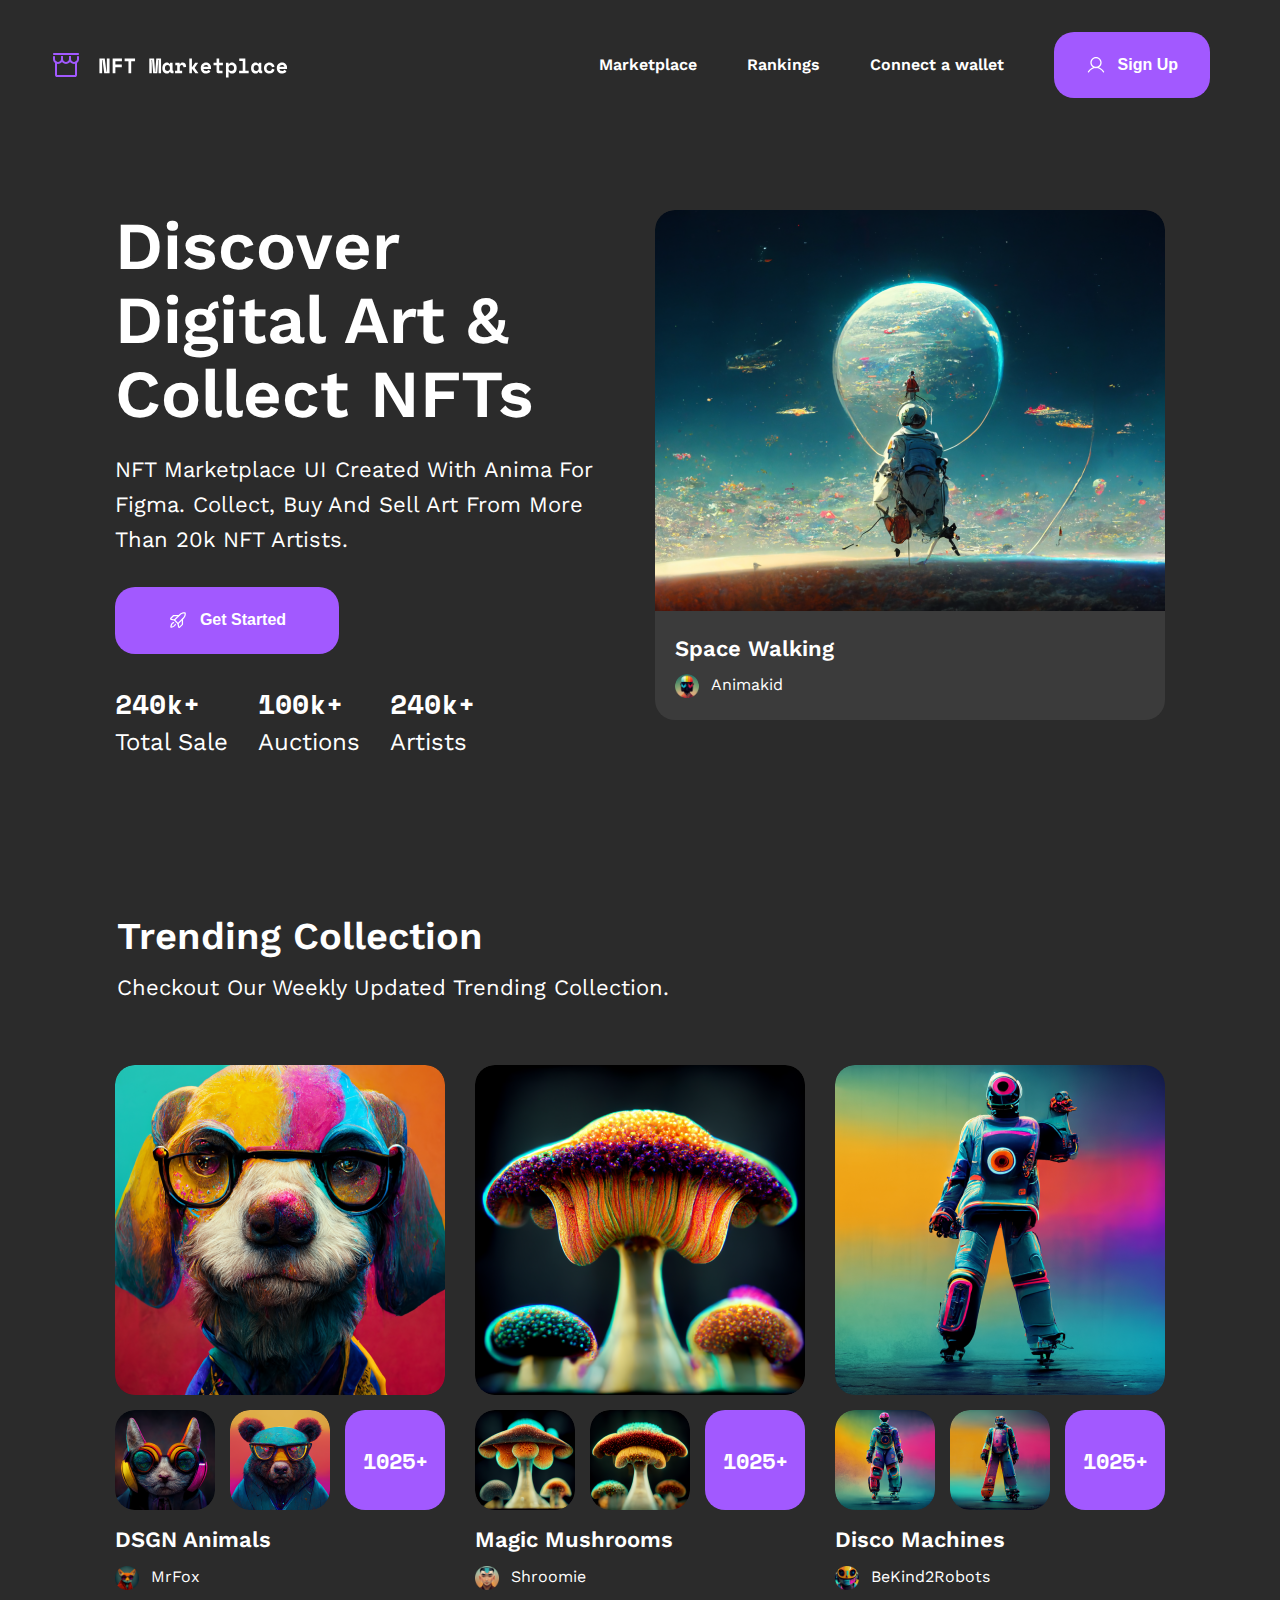
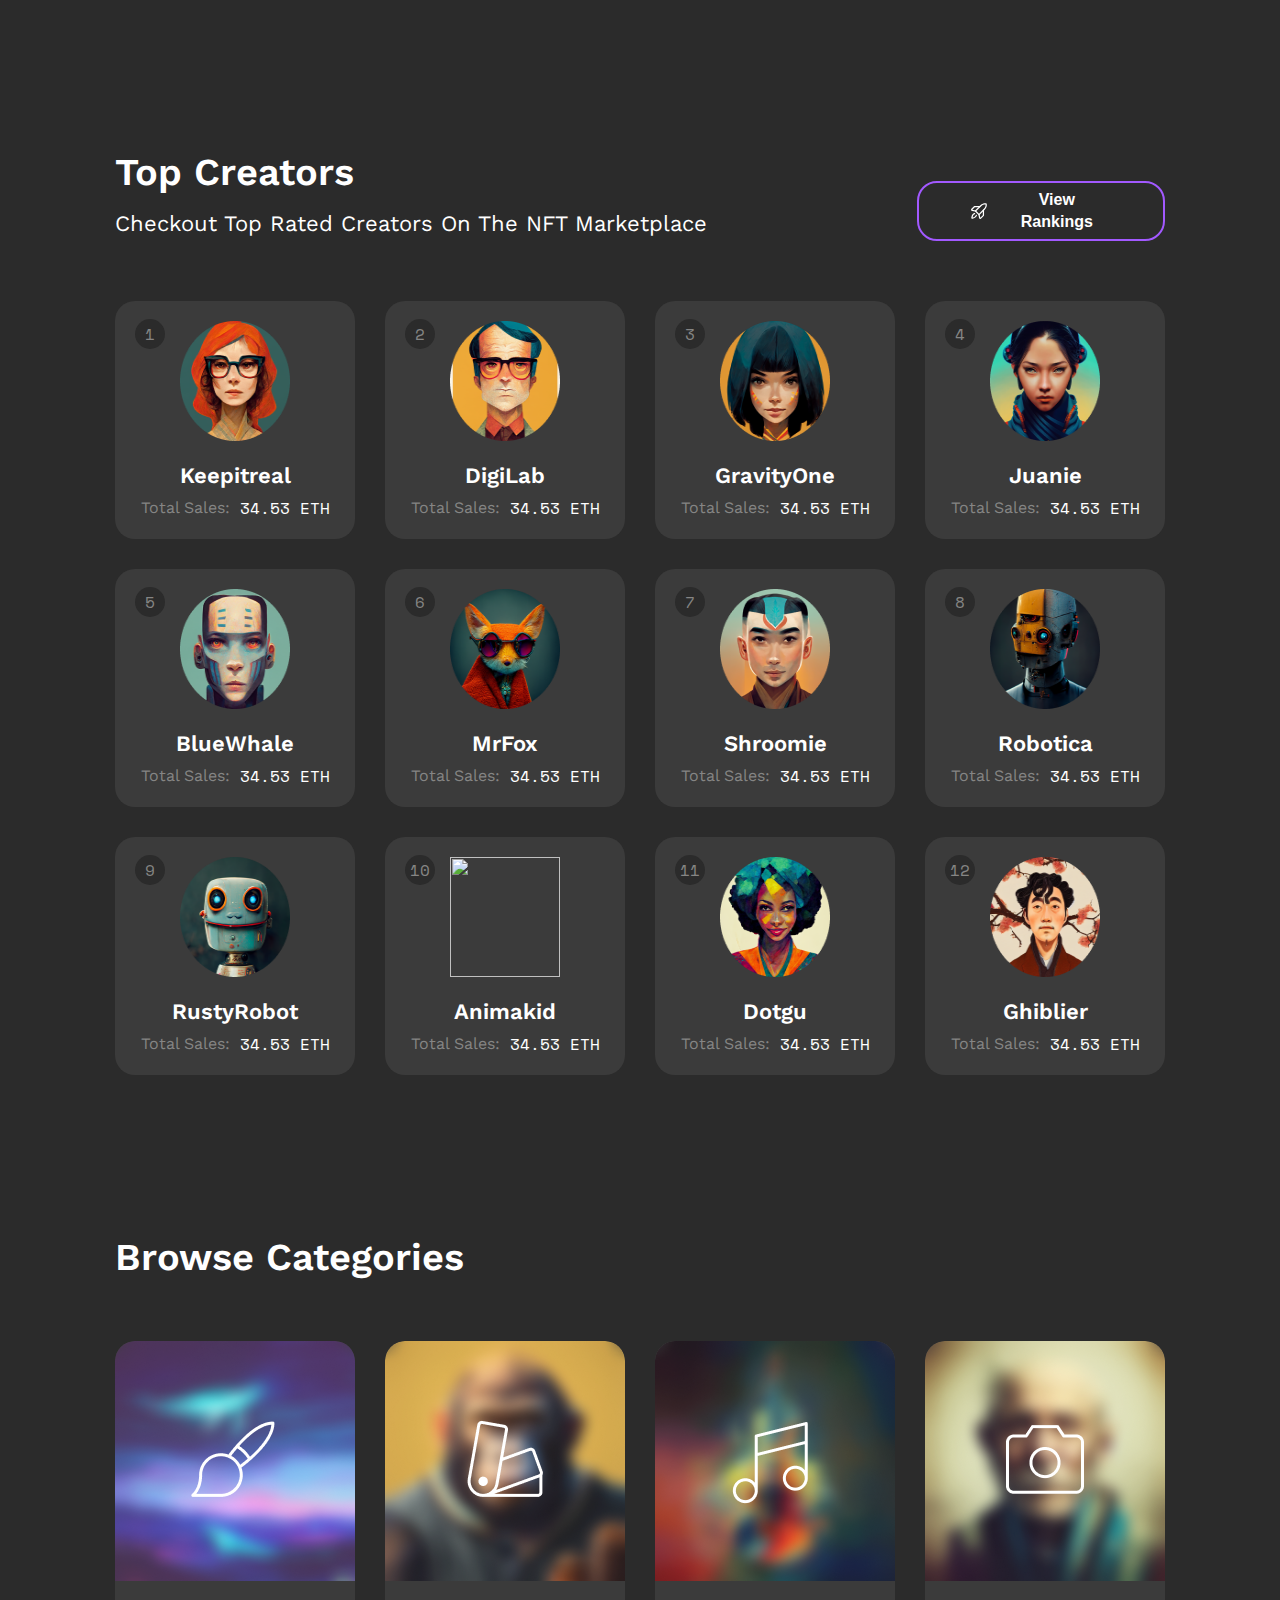
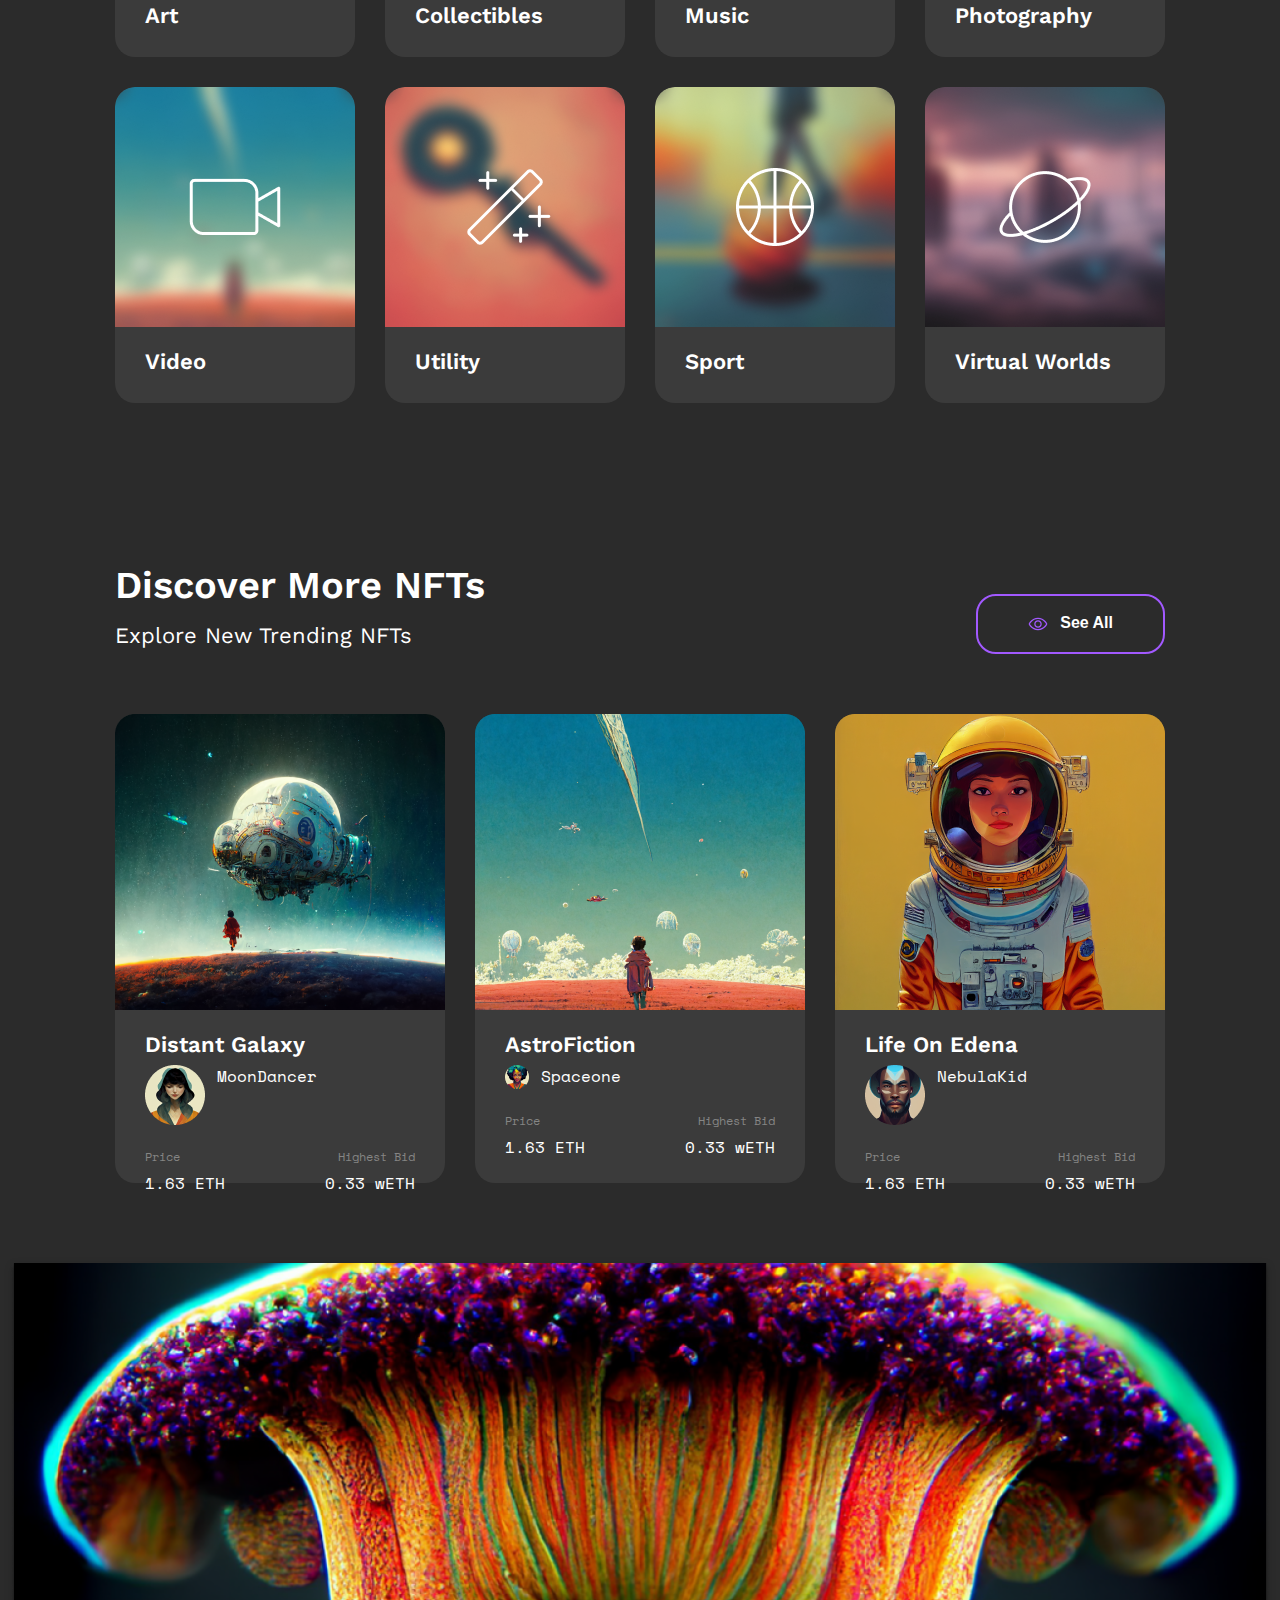
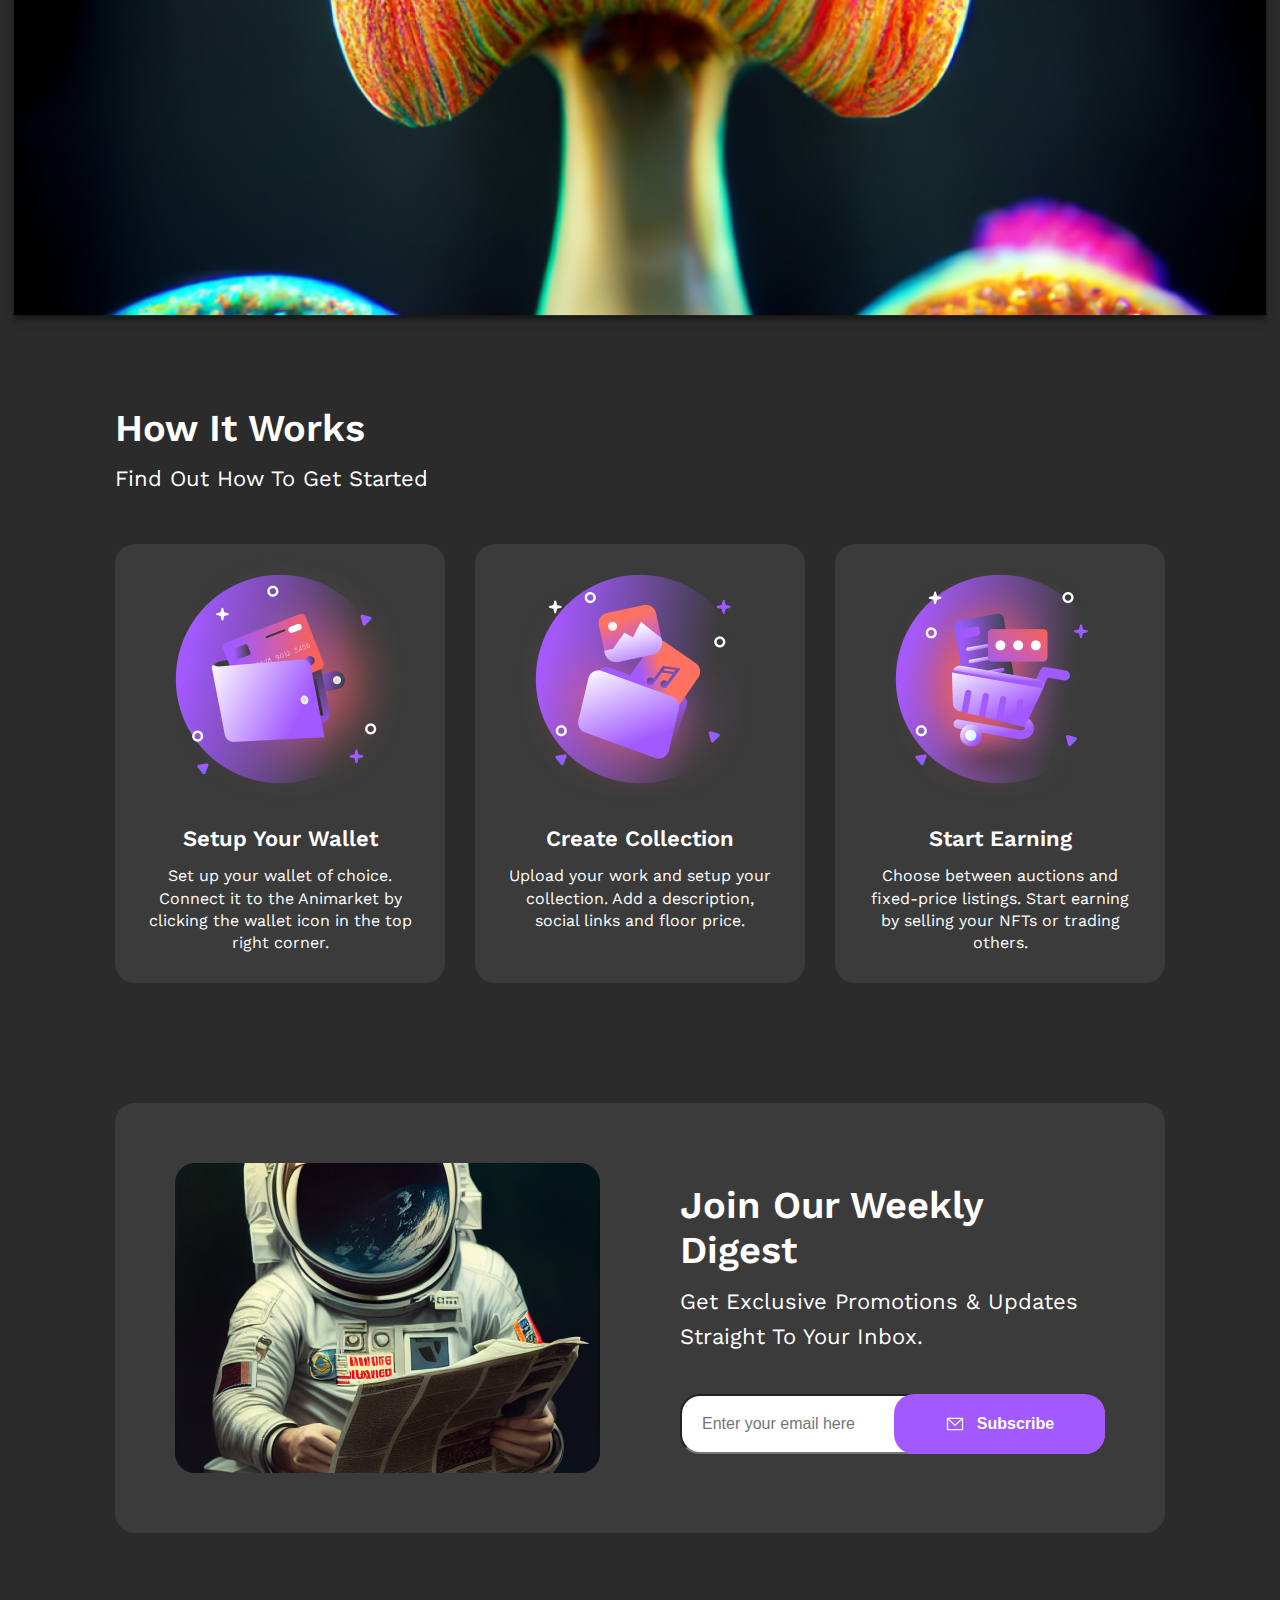
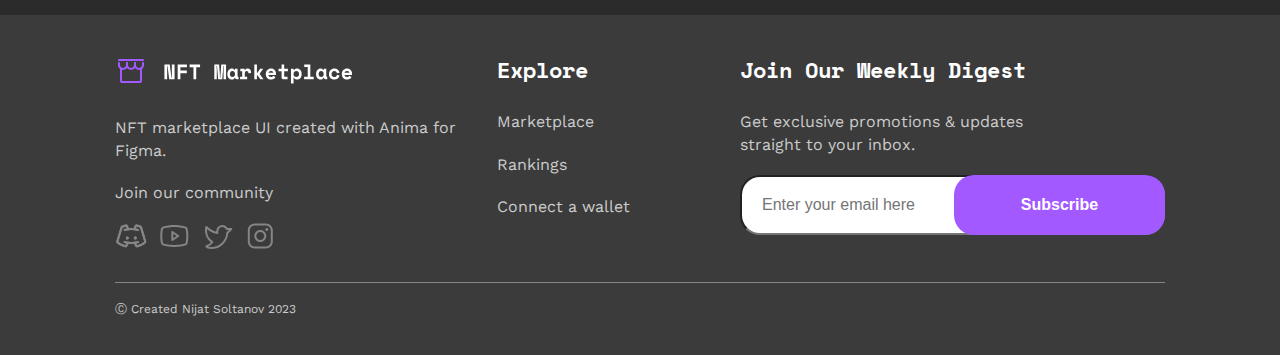
==== HTML/homepage.html @ d31c573a "add:ranking page" ====
<!DOCTYPE html>
<html lang="en">
  <head>
    <meta charset="UTF-8" />
    <meta http-equiv="X-UA-Compatible" content="IE=edge" />
    <meta name="viewport" content="width=device-width, initial-scale=1.0" />
    <link rel="preconnect" href="https://fonts.googleapis.com" />
    <link rel="preconnect" href="https://fonts.gstatic.com" crossorigin />
    <link
      href="https://fonts.googleapis.com/css2?family=Space+Mono:wght@400;700&family=Work+Sans:wght@400;500;600;700;800;900&display=swap"
      rel="stylesheet"
    />
    <link rel="stylesheet" href="../Scss/main.css" />
    <title>Homepage</title>
  </head>
  <body>
    <nav>
      <div class="nav_logo">
        <img src="../Images/svg/mainLogo.svg" alt="Main Logo" />
        <img src="../Images/svg/NFTmarketplace.svg" alt="NFT text" />
      </div>
      <div class="nav_menu">
        <a href="#">Marketplace</a>
        <a href="./ranking.html">Rankings</a>
        <a href="#">Connect a wallet</a>
        <a href="./signup.html">
          <button id="signUp">
            <img src="../Images/svg/user.svg" alt="" />
            Sign Up
          </button>
        </a>
        <img src="../Images/svg/burgerMenu.svg" id="burgerIcon" alt="" />
      </div>
    </nav>
    <section id="hero">
      <div class="container hero_container">
        <div class="left_side">
          <h1>Discover digital art & Collect NFTs</h1>
          <p>
            NFT marketplace UI created with Anima for Figma. Collect, buy and
            sell art from more than 20k NFT artists.
          </p>
          <div class="mobile_hero">
            <img src="../Images/heroImage.png" alt="Hero Image" />
            <div class="info">
              <p>Space Walking</p>
              <div>
                <img src="../Images/Avatars/animakid.png" alt="Animakid" />
                <p>Animakid</p>
              </div>
            </div>
          </div>
          <button>
            <img src="../Images/svg/rocket.svg" alt="Rocket" />Get Started
          </button>
          <div class="container additional_info">
            <div><span>240k+</span> <span>Total Sale</span></div>
            <div><span>100k+</span> <span>Auctions</span></div>
            <div><span>240k+</span> <span>Artists</span></div>
          </div>
        </div>
        <div class="right_side">
          <img src="../Images/heroImage.png" alt="Hero Image" />
          <div class="info">
            <p>Space Walking</p>
            <div>
              <img src="../Images/Avatars/animakid.png" alt="Animakid" />
              <p>Animakid</p>
            </div>
          </div>
        </div>
      </div>
    </section>
    <section id="trending">
      <div class="trending_headline">
        <p>Trending Collection</p>
        <p>Checkout our weekly updated trending collection.</p>
      </div>
      <div class="container cards">
        <div class="card">
          <div class="img">
            <div>1025+</div>
          </div>
          <div class="info">
            <p></p>
            <div>
              <img src="" alt="" />
              <p></p>
            </div>
          </div>
        </div>
        <div class="card">
          <div class="img">
            <div>1025+</div>
          </div>
          <div class="info">
            <p></p>
            <div>
              <img src="" alt="" />
              <p></p>
            </div>
          </div>
        </div>
        <div class="card">
          <div class="img">
            <div>1025+</div>
          </div>
          <div class="info">
            <p></p>
            <div>
              <img src="" alt="" />
              <p></p>
            </div>
          </div>
        </div>
      </div>
    </section>
    <section id="top_creator">
      <div class="container header">
        <div class="left">
          <h3>Top creators</h3>
          <p>Checkout Top Rated Creators on the NFT Marketplace</p>
        </div>
        <button>
          <img src="../Images/svg/rocket.svg" alt="" />
          <p>View Rankings</p>
        </button>
      </div>
      <div class="container avatars"></div>
      <button>
        <img src="../Images/svg/rocket.svg" alt="" />
        <p>View Rankings</p>
      </button>
    </section>
    <section id="browse">
      <div class="container header">
        <h3>Browse Categories</h3>
      </div>
      <div class="container categories"></div>
    </section>
    <section id="discoverMore">
      <div class="container header">
        <div class="text">
          <h3>Discover More NFTs</h3>
          <p>Explore new trending NFTs</p>
        </div>
        <button><img src="../Images/svg/eye.svg" alt="Eye" />See All</button>
      </div>
      <div class="container discoverCards"></div>
      <button><img src="../Images/svg/eye.svg" alt="Eye" />See All</button>
    </section>
    <section id="highLight">
      <div id="highLightD">
        <img src="../Images/NFTHighlight.png" alt="NFTHighlight" />
      </div>
      <div id="highLightM">
        <!-- <img src="../Images/NFTHighlightMobil.jpg" alt="NFTHighlight" /> -->
        <div class="text">
          <div class="left">
            <div>
              <img src="../Images/Avatars/Shroomie.png" alt="Shroomie" />
              <p>Shroomie</p>
            </div>
            <h3>Magic Mashrooms</h3>
            <div class="clock">
              <div class="head">
                <p>Auction ends in:</p>
              </div>
              <div class="bottom">
                <div>
                  <h3>59</h3>
                  <p>Hours</p>
                </div>
                <h4>:</h4>
                <div>
                  <h3>59</h3>
                  <p>Minutes</p>
                </div>
                <h4>:</h4>
                <div>
                  <h3>59</h3>
                  <p>Seconds</p>
                </div>
              </div>
            </div>
            <button><img src="../Images/svg/eye.svg" alt="" />See NFT</button>
          </div>
          <div class="right">
            <div class="head">
              <p>Auction ends in:</p>
            </div>
            <div class="bottom">
              <div>
                <h3>59</h3>
                <p>Hours</p>
              </div>
              <h4>:</h4>
              <div>
                <h3>59</h3>
                <p>Minutes</p>
              </div>
              <h4>:</h4>
              <div>
                <h3>59</h3>
                <p>Seconds</p>
              </div>
            </div>
          </div>
        </div>
      </div>
    </section>
    <section id="howItWorks">
      <div class="container header">
        <h3>How it works</h3>
        <p>Find out how to get started</p>
      </div>
      <div class="container infoCards"></div>
    </section>
    <section id="subscribe">
      <div class="container subscribe_container">
        <img src="../Images/Pilot.png" alt="Pilot" />
        <div class="emailInput">
          <h3>Join our weekly digest</h3>
          <p>Get exclusive promotions & updates straight to your inbox.</p>
          <div class="subscribeForm">
            <input type="text" placeholder="Enter your email here" />
            <button>
              <img src="../Images/svg/mail.svg" alt="Mail" /> Subscribe
            </button>
          </div>
        </div>
      </div>
    </section>
    <footer>
      <div class="container footer_top">
        <div>
          <div class="footer_logo">
            <img src="../Images/svg/mainLogo.svg" alt="Main Logo" />
            <img src="../Images/svg/NFTmarketplace.svg" alt="NFT text" />
          </div>
          <p>NFT marketplace UI created with Anima for Figma.</p>
          <p>Join our community</p>
          <div class="contact">
            <img src="../Images/svg/discord.svg" alt="" />
            <img src="../Images/svg/youtube.svg" alt="" />
            <img src="../Images/svg/twitter.svg" alt="" />
            <img src="../Images/svg/instagram.svg" alt="" />
          </div>
        </div>
        <div>
          <h5>Explore</h5>
          <div>
            <a href="#"><p>Marketplace</p></a>
            <a href="./ranking.html"><p>Rankings</p></a>
            <a href="#"><p>Connect a wallet</p></a>
          </div>
        </div>
        <div>
          <h5>Join our weekly digest</h5>
          <p>Get exclusive promotions & updates straight to your inbox.</p>
          <div class="subscribeForm">
            <input type="text" placeholder="Enter your email here" />
            <button>Subscribe</button>
          </div>
        </div>
      </div>
      <div class="container footer_bottom">
        <p>Ⓒ Created Nijat Soltanov 2023</p>
      </div>
    </footer>
    <script src="../JavaScript/homepage.js"></script>
  </body>
</html>
---- Scss/main.css ----
html,
body,
div,
span,
applet,
object,
iframe,
h1,
h2,
h3,
h4,
h5,
h6,
p,
blockquote,
pre,
a,
abbr,
acronym,
address,
big,
cite,
code,
del,
dfn,
em,
img,
ins,
kbd,
q,
s,
samp,
small,
strike,
strong,
sub,
sup,
tt,
var,
b,
u,
i,
center,
dl,
dt,
dd,
ol,
ul,
li,
fieldset,
form,
label,
legend,
table,
caption,
tbody,
tfoot,
thead,
tr,
th,
td,
article,
aside,
canvas,
details,
embed,
figure,
figcaption,
footer,
header,
hgroup,
menu,
nav,
output,
ruby,
section,
summary,
time,
mark,
audio,
video {
  margin: 0;
  padding: 0;
  border: 0;
  font-size: 100%;
  font: inherit;
  vertical-align: baseline;
  box-sizing: border-box;
}

/* HTML5 display-role reset for older browsers */
article,
aside,
details,
figcaption,
figure,
footer,
header,
hgroup,
menu,
nav,
section {
  display: block;
}

body {
  line-height: 1;
}

ol,
ul {
  list-style: none;
}

blockquote,
q {
  quotes: none;
}

blockquote:before,
blockquote:after,
q:before,
q:after {
  content: "";
  content: none;
}

table {
  border-collapse: collapse;
  border-spacing: 0;
}

html {
  font-family: "Work Sans", sans-serif;
}

h3 {
  font-weight: 600;
  font-size: 38px;
  line-height: 120%;
  text-transform: capitalize;
  color: #ffffff;
}

h5 {
  font-weight: 600;
  font-size: 22px;
  line-height: 140%;
  text-transform: capitalize;
  color: #ffffff;
}

h1 {
  font-weight: 600;
  font-size: 67px;
  line-height: 110%;
  display: flex;
  align-items: center;
  text-transform: capitalize;
}

h4 {
  font-weight: 700;
  font-size: 28px;
  line-height: 140%;
  text-transform: capitalize;
}

h2 {
  font-weight: 600;
  font-size: 51px;
  line-height: 110%;
  display: flex;
  align-items: center;
  text-transform: capitalize;
  color: #ffffff;
}

nav {
  display: flex;
  flex-direction: row;
  justify-content: space-between;
  align-items: center;
  padding: 20px 50px;
  background: #2b2b2b;
}
nav .nav_logo {
  width: 243.41px;
  height: 32px;
  display: flex;
  flex-direction: row;
  align-items: center;
  padding: 0px;
  gap: 10px;
  height: 32px;
  position: relative;
}
nav .nav_logo img:first-child {
  position: absolute;
  width: 32px;
  height: 32px;
  left: 0px;
  top: 0px;
}
nav .nav_logo img:last-child {
  position: absolute;
  width: 199.41px;
  height: 19.8px;
  left: 44px;
  top: 8.6px;
}
nav .nav_menu {
  display: flex;
  flex-direction: row;
  justify-content: flex-end;
  align-items: center;
  padding: 0px;
  gap: 10px;
}
nav .nav_menu a {
  font-weight: 600;
  font-size: 16px;
  line-height: 140%;
  text-align: center;
  padding: 12px 20px;
  text-decoration: none;
  color: #ffffff;
  transition: 0.3s;
}
nav .nav_menu a:hover {
  transform: scale(0.9);
}
nav .nav_menu button {
  display: flex;
  justify-content: center;
  align-items: center;
  padding: 20px 30px;
  gap: 12px;
  background-color: #a259ff;
  border-radius: 20px;
  font-weight: 600;
  font-size: 16px;
  line-height: 140%;
  text-align: center;
  color: #ffffff;
  transition: 0.3s;
  border: 2px solid transparent;
}
nav .nav_menu button:hover {
  transform: scale(0.9);
}
@media screen and (max-width: 690px) {
  nav .nav_menu button {
    width: 315px;
  }
}
nav .nav_menu #burgerIcon {
  display: none;
  cursor: pointer;
}

@media screen and (max-width: 1050px) {
  nav {
    padding: 15px 50px;
  }
  nav .nav_menu a,
  nav .nav_menu button {
    display: none;
  }
  nav .nav_menu #burgerIcon {
    display: block;
  }
}
@media screen and (max-width: 690px) {
  nav {
    padding: 15px 30px;
  }
}
footer {
  display: flex;
  flex-direction: column;
  align-items: center;
  padding: 40px 195px;
  gap: 30px;
  background: #3b3b3b;
}
@media screen and (max-width: 1050px) {
  footer {
    gap: 49px;
  }
}
@media screen and (max-width: 690px) {
  footer {
    gap: 30px;
    padding: 40px 195px;
  }
}
footer a {
  text-decoration: none;
}
footer p {
  font-weight: 400;
  font-size: 16px;
  line-height: 140%;
  text-align: center;
  color: #ffffff;
  color: #cccccc;
  text-align: start;
}
footer h5 {
  font-family: "Space Mono";
}
footer .footer_top {
  display: flex;
  justify-content: space-between;
  align-items: flex-start;
  gap: 31px;
}
@media screen and (max-width: 1050px) {
  footer .footer_top {
    flex-direction: column;
    gap: 30px;
  }
}
@media screen and (max-width: 690px) {
  footer .footer_top {
    width: 315px;
    height: 633px;
  }
}
footer .footer_top > div:first-child .footer_logo {
  width: 243.41px;
  height: 32px;
  display: flex;
  margin-bottom: 30px;
  flex-direction: row;
  align-items: center;
  padding: 0px;
  gap: 10px;
  height: 32px;
  position: relative;
}
@media screen and (max-width: 690px) {
  footer .footer_top > div:first-child .footer_logo {
    width: 315px;
  }
}
footer .footer_top > div:first-child .footer_logo img:first-child {
  position: absolute;
  width: 32px;
  height: 32px;
  left: 0px;
  top: 0px;
}
footer .footer_top > div:first-child .footer_logo img:last-child {
  position: absolute;
  width: 199.41px;
  height: 19.8px;
  left: 44px;
  top: 8.6px;
}
footer .footer_top > div:first-child p:nth-child(3) {
  margin: 20px 0 15px;
}
footer .footer_top > div:first-child .contact {
  display: flex;
  gap: 10px;
}
footer .footer_top > div:nth-child(2) {
  display: flex;
  flex-direction: column;
  gap: 25px;
  width: 240px;
  height: 166px;
}
@media screen and (max-width: 1050px) {
  footer .footer_top > div:nth-child(2) {
    gap: 20px;
  }
}
@media screen and (max-width: 690px) {
  footer .footer_top > div:nth-child(2) {
    width: 315px;
  }
}
footer .footer_top > div:nth-child(2) div {
  display: flex;
  flex-direction: column;
  gap: 20px;
}
footer .footer_top > div:last-child p {
  margin: 25px 0 20px;
  width: 330px;
  height: 44px;
}
@media screen and (max-width: 1050px) {
  footer .footer_top > div:last-child p {
    width: 690px;
    margin: 20px 0;
  }
}
@media screen and (max-width: 690px) {
  footer .footer_top > div:last-child p {
    width: 315px;
  }
}
footer .footer_top > div:last-child .subscribeForm {
  width: 425px;
  height: 60px;
  position: relative;
}
@media screen and (max-width: 690px) {
  footer .footer_top > div:last-child .subscribeForm {
    width: 315px;
    height: 108px;
    position: initial;
  }
}
footer .footer_top > div:last-child .subscribeForm input {
  box-sizing: border-box;
  width: 425px;
  height: 60px;
  display: flex;
  align-items: center;
  padding: 16px 0px 16px 20px;
  gap: 12px;
  background: #ffffff;
  border-radius: 20px;
  font-weight: 400;
  font-size: 16px;
  line-height: 140%;
  color: #2b2b2b;
}
@media screen and (max-width: 690px) {
  footer .footer_top > div:last-child .subscribeForm input {
    margin-bottom: 16px;
    width: 100%;
    padding: 16px 20px;
    height: 46px;
  }
}
footer .footer_top > div:last-child .subscribeForm button {
  display: flex;
  justify-content: center;
  align-items: center;
  padding: 20px 30px;
  gap: 12px;
  background-color: #a259ff;
  border-radius: 20px;
  font-weight: 600;
  font-size: 16px;
  line-height: 140%;
  text-align: center;
  color: #ffffff;
  transition: 0.3s;
  border: 2px solid transparent;
  position: absolute;
  right: 0;
  top: 0;
  width: 211px;
  height: 60px;
}
footer .footer_top > div:last-child .subscribeForm button:hover {
  transform: scale(0.9);
}
@media screen and (max-width: 690px) {
  footer .footer_top > div:last-child .subscribeForm button {
    width: 315px;
  }
}
@media screen and (max-width: 1050px) {
  footer .footer_top > div:last-child .subscribeForm button {
    width: 179px;
  }
}
@media screen and (max-width: 690px) {
  footer .footer_top > div:last-child .subscribeForm button {
    position: initial;
    height: 46px;
    width: 100%;
  }
}
footer .footer_bottom {
  display: flex;
  flex-direction: column;
  align-items: flex-start;
  padding: 0px;
  gap: 20px;
  width: 1049.41px;
  height: 33px;
  padding-top: 20px;
  border-top: 1px solid #858584;
}
@media screen and (max-width: 1050px) {
  footer .footer_bottom {
    width: 690px;
  }
}
@media screen and (max-width: 690px) {
  footer .footer_bottom {
    width: 315px;
  }
}
footer .footer_bottom p {
  font-family: "Work Sans";
  font-weight: 400;
  font-size: 12px;
  line-height: 110%;
  color: #cccccc;
}

body {
  background-color: #2b2b2b;
}
body .container {
  width: 1050px;
  transition: 0.3s;
}
@media screen and (max-width: 1050px) {
  body .container {
    width: 690px;
  }
}
@media screen and (max-width: 690px) {
  body .container {
    width: 315px;
  }
}
body button {
  box-sizing: border-box;
}
body #hero {
  display: flex;
  justify-content: center;
  align-items: center;
  padding: 80px 195px;
  gap: 30px;
}
@media screen and (max-width: 1050px) {
  body #hero {
    padding: 80px 195px;
  }
}
@media screen and (max-width: 690px) {
  body #hero {
    padding: 40px 0px;
  }
}
body #hero .hero_container {
  display: flex;
  gap: 30px;
}
body #hero .hero_container .left_side {
  display: flex;
  flex-direction: column;
  width: 510px;
  height: 544px;
  color: #ffffff;
}
@media screen and (max-width: 1050px) {
  body #hero .hero_container .left_side {
    width: 330px;
    height: 381px;
  }
}
@media screen and (max-width: 690px) {
  body #hero .hero_container .left_side {
    width: 315px;
    height: 706px;
  }
}
body #hero .hero_container .left_side h1 {
  margin-bottom: 20px;
}
@media screen and (max-width: 1050px) {
  body #hero .hero_container .left_side h1 {
    font-weight: 600;
    font-size: 38px;
    line-height: 120%;
  }
}
@media screen and (max-width: 690px) {
  body #hero .hero_container .left_side h1 {
    font-size: 28px;
    line-height: 140%;
    margin-bottom: 10px;
  }
}
body #hero .hero_container .left_side p {
  font-style: normal;
  font-weight: 400;
  font-size: 22px;
  line-height: 160%;
  text-transform: capitalize;
}
@media screen and (max-width: 1050px) {
  body #hero .hero_container .left_side p {
    font-weight: 400;
    font-size: 16px;
    line-height: 140%;
  }
}
body #hero .hero_container .left_side .mobile_hero {
  display: none;
  flex-direction: column;
  align-items: center;
  width: 510px;
  height: 510px;
}
@media screen and (max-width: 1050px) {
  body #hero .hero_container .left_side .mobile_hero {
    width: 330px;
    height: 330px;
  }
}
@media screen and (max-width: 690px) {
  body #hero .hero_container .left_side .mobile_hero {
    display: flex;
    margin: 40px 0;
    width: 315px;
    height: 315px;
  }
}
body #hero .hero_container .left_side .mobile_hero img {
  border-radius: 20px 20px 0px 0px;
}
@media screen and (max-width: 1050px) {
  body #hero .hero_container .left_side .mobile_hero img {
    width: 330px;
    height: 221px;
  }
}
@media screen and (max-width: 690px) {
  body #hero .hero_container .left_side .mobile_hero img {
    width: 315px;
    height: 206px;
  }
}
body #hero .hero_container .left_side .mobile_hero .info {
  display: flex;
  flex-direction: column;
  justify-content: center;
  padding: 20px;
  gap: 10px;
  border-radius: 0px 0px 20px 20px;
  background: #3b3b3b;
  width: 510px;
  height: 109px;
  color: #ffffff;
}
@media screen and (max-width: 1050px) {
  body #hero .hero_container .left_side .mobile_hero .info {
    width: 330px;
  }
}
@media screen and (max-width: 690px) {
  body #hero .hero_container .left_side .mobile_hero .info {
    width: 315px;
    height: 109px;
  }
}
body #hero .hero_container .left_side .mobile_hero .info > p {
  font-weight: 600;
  font-size: 22px;
  line-height: 140%;
  text-transform: capitalize;
}
body #hero .hero_container .left_side .mobile_hero .info div {
  display: flex;
  flex-direction: row;
  align-items: flex-start;
  gap: 12px;
}
body #hero .hero_container .left_side .mobile_hero .info div img {
  width: 24px;
  height: 24px;
}
body #hero .hero_container .left_side .mobile_hero .info div p {
  font-weight: 400;
  font-size: 16px;
  line-height: 140%;
}
body #hero .hero_container .left_side button {
  display: flex;
  justify-content: center;
  align-items: center;
  padding: 20px 30px;
  gap: 12px;
  background-color: #a259ff;
  border-radius: 20px;
  font-weight: 600;
  font-size: 16px;
  line-height: 140%;
  text-align: center;
  color: #ffffff;
  transition: 0.3s;
  border: 2px solid transparent;
  width: 224px;
  margin: 30px 0;
}
body #hero .hero_container .left_side button:hover {
  transform: scale(0.9);
}
@media screen and (max-width: 690px) {
  body #hero .hero_container .left_side button {
    width: 315px;
  }
}
body #hero .hero_container .left_side .additional_info {
  display: flex;
  gap: 30px;
  border-radius: 20px;
}
body #hero .hero_container .left_side .additional_info div {
  display: flex;
  flex-direction: column;
}
@media screen and (max-width: 690px) {
  body #hero .hero_container .left_side .additional_info div {
    width: 85px;
    height: 57px;
  }
}
body #hero .hero_container .left_side .additional_info div span {
  text-transform: capitalize;
}
body #hero .hero_container .left_side .additional_info div span:first-child {
  font-family: "Space Mono";
  font-weight: 700;
  font-size: 28px;
  line-height: 140%;
  display: flex;
  align-items: center;
}
@media screen and (max-width: 1050px) {
  body #hero .hero_container .left_side .additional_info div span:first-child {
    font-size: 22px;
    line-height: 160%;
  }
}
body #hero .hero_container .left_side .additional_info div span:last-child {
  font-family: "Work Sans";
  font-weight: 400;
  font-size: 23.99px;
  line-height: 160%;
}
@media screen and (max-width: 1050px) {
  body #hero .hero_container .left_side .additional_info div span:last-child {
    font-size: 16px;
    line-height: 140%;
  }
}
body #hero .hero_container .right_side {
  display: flex;
  flex-direction: column;
  align-items: center;
  width: 510px;
  height: 510px;
}
@media screen and (max-width: 1050px) {
  body #hero .hero_container .right_side {
    width: 330px;
    height: 330px;
  }
}
@media screen and (max-width: 690px) {
  body #hero .hero_container .right_side {
    display: none;
  }
}
body #hero .hero_container .right_side img {
  border-radius: 20px 20px 0px 0px;
}
@media screen and (max-width: 1050px) {
  body #hero .hero_container .right_side img {
    width: 330px;
    height: 221px;
  }
}
body #hero .hero_container .right_side .info {
  display: flex;
  flex-direction: column;
  justify-content: center;
  padding: 20px;
  gap: 10px;
  border-radius: 0px 0px 20px 20px;
  background: #3b3b3b;
  width: 510px;
  height: 109px;
  color: #ffffff;
}
@media screen and (max-width: 1050px) {
  body #hero .hero_container .right_side .info {
    width: 330px;
  }
}
body #hero .hero_container .right_side .info > p {
  font-weight: 600;
  font-size: 22px;
  line-height: 140%;
  text-transform: capitalize;
}
body #hero .hero_container .right_side .info div {
  display: flex;
  flex-direction: row;
  align-items: flex-start;
  gap: 12px;
}
body #hero .hero_container .right_side .info div img {
  width: 24px;
  height: 24px;
}
body #hero .hero_container .right_side .info div p {
  font-weight: 400;
  font-size: 16px;
  line-height: 140%;
}
body #trending {
  display: flex;
  flex-direction: column;
  align-items: center;
  padding: 80px 0px;
  gap: 60px;
  color: #ffffff;
}
@media screen and (max-width: 1050px) {
  body #trending {
    padding: 40px 0px;
    gap: 40px;
  }
}
body #trending .trending_headline {
  display: flex;
  flex-direction: column;
  gap: 10px;
  width: 1046px;
}
@media screen and (max-width: 1050px) {
  body #trending .trending_headline {
    width: 690px;
  }
}
@media screen and (max-width: 690px) {
  body #trending .trending_headline {
    width: 315px;
  }
}
body #trending .trending_headline p {
  text-transform: capitalize;
}
body #trending .trending_headline p:first-child {
  font-weight: 600;
  font-size: 38px;
  line-height: 120%;
}
@media screen and (max-width: 1050px) {
  body #trending .trending_headline p:first-child {
    font-size: 28px;
    line-height: 140%;
  }
}
body #trending .trending_headline p:last-child {
  font-weight: 400;
  font-size: 22px;
  line-height: 160%;
}
@media screen and (max-width: 1050px) {
  body #trending .trending_headline p:last-child {
    font-size: 16px;
    line-height: 140%;
  }
}
body #trending .cards {
  display: flex;
  gap: 30px;
}
body #trending .cards .card {
  display: flex;
  flex-direction: column;
  align-items: flex-start;
  padding: 0px;
  gap: 15px;
  width: 330px;
  height: 525px;
}
@media screen and (max-width: 690px) {
  body #trending .cards .card:nth-child(2) {
    display: none;
  }
}
@media screen and (max-width: 1050px) {
  body #trending .cards .card:last-child {
    display: none;
  }
}
@media screen and (max-width: 690px) {
  body #trending .cards .card {
    width: 315px;
  }
}
body #trending .cards .card .img {
  display: flex;
  gap: 15px;
  flex-wrap: wrap;
}
body #trending .cards .card .img img {
  border-radius: 20px;
  width: 100px;
  height: 100px;
}
@media screen and (max-width: 690px) {
  body #trending .cards .card .img img {
    width: 95px;
    height: 95px;
  }
}
body #trending .cards .card .img img:first-child {
  width: 330px;
  height: 330px;
}
@media screen and (max-width: 690px) {
  body #trending .cards .card .img img:first-child {
    width: 315px;
  }
}
body #trending .cards .card .img div {
  display: flex;
  flex-direction: column;
  justify-content: center;
  align-items: center;
  padding: 32px 15px;
  gap: 10px;
  width: 100px;
  height: 100px;
  background: #a259ff;
  border-radius: 20px;
  font-family: "Space Mono";
  font-weight: 700;
  font-size: 22px;
  line-height: 160%;
  text-transform: capitalize;
}
@media screen and (max-width: 690px) {
  body #trending .cards .card .img div {
    width: 95px;
    height: 95px;
  }
}
body #trending .cards .card .info {
  display: flex;
  flex-direction: column;
  gap: 10px;
}
body #trending .cards .card .info > p {
  font-weight: 600;
  font-size: 22px;
  line-height: 140%;
  text-transform: capitalize;
}
body #trending .cards .card .info div {
  display: flex;
  gap: 12px;
}
body #trending .cards .card .info div img {
  width: 24px;
  height: 24px;
}
body #trending .cards .card .info div p {
  font-weight: 400;
  font-size: 16px;
  line-height: 140%;
}
body #top_creator {
  display: flex;
  flex-direction: column;
  align-items: center;
  padding: 80px 195px;
  gap: 60px;
}
@media screen and (max-width: 1050px) {
  body #top_creator {
    padding: 40px 195px;
    gap: 40px;
  }
}
body #top_creator .header {
  display: flex;
  align-items: flex-end;
  gap: 100px;
}
body #top_creator .header .left {
  display: flex;
  flex-direction: column;
  gap: 10px;
  color: #ffffff;
  text-transform: capitalize;
  width: 703px;
  height: 91px;
}
@media screen and (max-width: 1050px) {
  body #top_creator .header .left {
    width: 343px;
    height: 93px;
  }
}
@media screen and (max-width: 690px) {
  body #top_creator .header .left {
    width: 315px;
    height: 93px;
  }
}
body #top_creator .header .left h3 {
  font-weight: 600;
  font-size: 38px;
  line-height: 120%;
}
@media screen and (max-width: 1050px) {
  body #top_creator .header .left h3 {
    font-size: 28px;
    line-height: 140%;
  }
}
body #top_creator .header .left p {
  font-weight: 400;
  font-size: 22px;
  line-height: 160%;
}
@media screen and (max-width: 1050px) {
  body #top_creator .header .left p {
    font-size: 16px;
    line-height: 140%;
  }
}
body #top_creator .header button {
  display: flex;
  justify-content: center;
  align-items: center;
  padding: 20px 30px;
  gap: 12px;
  background-color: #2b2b2b;
  border-radius: 20px;
  font-weight: 600;
  font-size: 16px;
  line-height: 140%;
  text-align: center;
  color: #ffffff;
  transition: 0.3s;
  border: 2px solid transparent;
  border-color: #a259ff;
  height: 60px;
  padding: 20px 50px !important;
}
body #top_creator .header button:hover {
  transform: scale(0.9);
}
@media screen and (max-width: 690px) {
  body #top_creator .header button {
    width: 315px;
  }
}
@media screen and (max-width: 690px) {
  body #top_creator .header button {
    display: none;
  }
}
body #top_creator .avatars {
  display: flex;
  flex-wrap: wrap;
  gap: 30px;
}
body #top_creator .avatars a {
  text-decoration: none;
}
body #top_creator .avatars a .avatar {
  display: flex;
  flex-direction: column;
  align-items: center;
  padding: 20px;
  gap: 20px;
  isolation: isolate;
  width: 240px;
  height: 238px;
  background: #3b3b3b;
  border-radius: 20px;
  position: relative;
}
@media screen and (max-width: 1050px) {
  body #top_creator .avatars a .avatar {
    flex-direction: row;
    justify-content: center;
    align-items: flex-start;
    width: 330px;
    height: 100px;
  }
}
@media screen and (max-width: 690px) {
  body #top_creator .avatars a .avatar {
    width: 315px;
    height: 100px;
  }
}
@media screen and (max-width: 690px) {
  body #top_creator .avatars a .avatar:nth-child(6) {
    display: none;
  }
}
body #top_creator .avatars a .avatar img {
  width: 110px;
  height: 120px;
}
@media screen and (max-width: 1050px) {
  body #top_creator .avatars a .avatar img {
    width: 60px;
    height: 60px;
  }
}
body #top_creator .avatars a .avatar .number {
  position: absolute;
  width: 30px;
  height: 30px;
  left: 20px;
  top: 18px;
  background: #2b2b2b;
  border-radius: 20px;
  font-family: "Space Mono";
  font-weight: 400;
  font-size: 16px;
  line-height: 140%;
  display: flex;
  align-items: center;
  text-align: center;
  color: #858584;
}
@media screen and (max-width: 1050px) {
  body #top_creator .avatars a .avatar .number {
    left: 12px;
    top: 13px;
  }
}
body #top_creator .avatars a .avatar .number span {
  margin: auto;
}
body #top_creator .avatars a .avatar .text {
  display: flex;
  flex-direction: column;
  justify-content: center;
  align-items: center;
  gap: 5px;
  width: 200px;
  height: 58px;
  color: #ffffff;
}
@media screen and (max-width: 1050px) {
  body #top_creator .avatars a .avatar .text {
    align-items: flex-start;
    width: 210px;
  }
}
@media screen and (max-width: 690px) {
  body #top_creator .avatars a .avatar .text {
    height: 58px;
  }
}
body #top_creator .avatars a .avatar .text h5 {
  font-weight: 600;
  font-size: 22px;
  line-height: 140%;
  text-align: center;
  text-transform: capitalize;
}
body #top_creator .avatars a .avatar .text div {
  display: flex;
  gap: 10px;
  height: 22px;
  width: 200px;
}
@media screen and (max-width: 1050px) {
  body #top_creator .avatars a .avatar .text div {
    gap: 5px;
    width: 210px;
  }
}
@media screen and (max-width: 690px) {
  body #top_creator .avatars a .avatar .text div {
    width: 195px;
  }
}
body #top_creator .avatars a .avatar .text div p {
  font-weight: 400;
  font-size: 16px;
  line-height: 140%;
  width: 95px;
  height: 22px;
}
body #top_creator .avatars a .avatar .text div p:first-child {
  text-align: right;
  color: #858584;
}
@media screen and (max-width: 1050px) {
  body #top_creator .avatars a .avatar .text div p:first-child {
    width: 102.5px;
    height: 22px;
    text-align: left;
  }
}
body #top_creator .avatars a .avatar .text div p:last-child {
  font-family: "Space Mono";
  color: #ffffff;
}
body #top_creator > button {
  display: flex;
  justify-content: center;
  align-items: center;
  padding: 20px 30px;
  gap: 12px;
  background-color: #2b2b2b;
  border-radius: 20px;
  font-weight: 600;
  font-size: 16px;
  line-height: 140%;
  text-align: center;
  color: #ffffff;
  transition: 0.3s;
  border: 2px solid transparent;
  border-color: #a259ff;
  height: 60px;
  padding: 20px 50px !important;
  display: none;
}
body #top_creator > button:hover {
  transform: scale(0.9);
}
@media screen and (max-width: 690px) {
  body #top_creator > button {
    width: 315px;
  }
}
@media screen and (max-width: 690px) {
  body #top_creator > button {
    display: flex;
  }
}
body #browse {
  display: flex;
  flex-direction: column;
  align-items: center;
  padding: 80px 195px;
  gap: 60px;
  color: #ffffff;
}
@media screen and (max-width: 1050px) {
  body #browse {
    padding: 40px 0px;
    gap: 40px;
  }
}
body #browse .header h3 {
  font-weight: 600;
  font-size: 38px;
  line-height: 120%;
  text-transform: capitalize;
}
@media screen and (max-width: 1050px) {
  body #browse .header h3 {
    font-size: 28px;
    line-height: 140%;
  }
}
body #browse .categories {
  display: flex;
  flex-wrap: wrap;
  gap: 30px;
}
@media screen and (max-width: 690px) {
  body #browse .categories {
    gap: 20px;
  }
}
body #browse .categories .category {
  display: flex;
  flex-direction: column;
  align-items: flex-start;
  width: 240px;
  height: 316px;
  background: #3b3b3b;
  border-radius: 20px;
}
@media screen and (max-width: 1050px) {
  body #browse .categories .category {
    width: 150px;
    height: 231px;
  }
}
@media screen and (max-width: 690px) {
  body #browse .categories .category {
    width: 147.5px;
    height: 209px;
  }
}
body #browse .categories .category img {
  border-radius: 20px 20px 0px 0px;
}
@media screen and (max-width: 1050px) {
  body #browse .categories .category img {
    width: 150px;
    height: 142px;
  }
}
@media screen and (max-width: 690px) {
  body #browse .categories .category img {
    width: 147.5px;
    height: 142px;
  }
}
body #browse .categories .category .text {
  display: flex;
  flex-direction: column;
  padding: 20px 30px 25px;
  gap: 25px;
  font-weight: 600;
  font-size: 22px;
  line-height: 140%;
  text-transform: capitalize;
  width: 240px;
  height: 76px;
}
@media screen and (max-width: 1050px) {
  body #browse .categories .category .text {
    width: 110px;
    height: 89px;
    padding: 20px 20px 25px;
    font-size: 16px;
    line-height: 140%;
  }
}
body #discoverMore {
  display: flex;
  flex-direction: column;
  align-items: center;
  padding: 80px 195px;
  gap: 60px;
}
@media screen and (max-width: 1050px) {
  body #discoverMore {
    padding: 40px 195px 80px;
    gap: 40px;
  }
}
@media screen and (max-width: 690px) {
  body #discoverMore {
    padding: 40px 0px 60px;
  }
}
body #discoverMore .header {
  display: flex;
  justify-content: space-between;
  align-items: flex-end;
  gap: 100px;
}
@media screen and (max-width: 1050px) {
  body #discoverMore .header {
    width: 690px;
  }
}
@media screen and (max-width: 690px) {
  body #discoverMore .header {
    width: 315px;
  }
}
body #discoverMore .header .text {
  display: flex;
  flex-direction: column;
  gap: 10px;
}
@media screen and (max-width: 1050px) {
  body #discoverMore .header .text h3 {
    font-weight: 600;
    font-size: 28px;
    line-height: 140%;
  }
}
body #discoverMore .header .text p {
  font-weight: 400;
  font-size: 22px;
  line-height: 160%;
  color: #ffffff;
  text-transform: capitalize;
}
@media screen and (max-width: 1050px) {
  body #discoverMore .header .text p {
    font-weight: 400;
    font-size: 16px;
    line-height: 140%;
  }
}
body #discoverMore .header button {
  display: flex;
  justify-content: center;
  align-items: center;
  padding: 20px 30px;
  gap: 12px;
  background-color: #2b2b2b;
  border-radius: 20px;
  font-weight: 600;
  font-size: 16px;
  line-height: 140%;
  text-align: center;
  color: #ffffff;
  transition: 0.3s;
  border: 2px solid transparent;
  border-color: #a259ff;
  height: 60px;
  padding: 20px 50px !important;
}
body #discoverMore .header button:hover {
  transform: scale(0.9);
}
@media screen and (max-width: 690px) {
  body #discoverMore .header button {
    width: 315px;
  }
}
@media screen and (max-width: 690px) {
  body #discoverMore .header button {
    display: none;
  }
}
body #discoverMore .discoverCards {
  display: flex;
  gap: 30px;
  flex-wrap: wrap;
}
body #discoverMore .discoverCards .discoverCard {
  display: flex;
  flex-direction: column;
  align-items: center;
  width: 330px;
  height: 469px;
  background: #3b3b3b;
  border-radius: 20px;
}
@media screen and (max-width: 690px) {
  body #discoverMore .discoverCards .discoverCard {
    width: 315px;
    height: 402px;
  }
}
@media screen and (max-width: 1050px) {
  body #discoverMore .discoverCards .discoverCard:nth-child(3) {
    display: none;
  }
}
@media screen and (max-width: 690px) {
  body #discoverMore .discoverCards .discoverCard:nth-child(3) {
    display: flex;
  }
}
@media screen and (max-width: 690px) {
  body #discoverMore .discoverCards .discoverCard > img {
    width: 315px;
    height: 238px;
  }
}
body #discoverMore .discoverCards .discoverCard .text {
  display: flex;
  flex-direction: column;
  padding: 20px 30px 25px;
  gap: 25px;
  align-items: flex-start;
}
body #discoverMore .discoverCards .discoverCard .text .top {
  display: flex;
  flex-direction: column;
  align-items: flex-start;
  gap: 5px;
  width: 270px;
}
body #discoverMore .discoverCards .discoverCard .text .top .info {
  display: flex;
  gap: 12px;
}
body #discoverMore .discoverCards .discoverCard .text .top .info p {
  font-family: "Space Mono";
  font-weight: 400;
  font-size: 16px;
  line-height: 140%;
  color: #ffffff;
}
body #discoverMore .discoverCards .discoverCard .text .bottom {
  display: flex;
  width: 270px;
}
body #discoverMore .discoverCards .discoverCard .text .bottom p:first-child {
  font-family: "Space Mono";
  font-weight: 400;
  font-size: 12px;
  line-height: 110%;
  color: #858584;
}
body #discoverMore .discoverCards .discoverCard .text .bottom p:last-child {
  font-family: "Space Mono";
  font-weight: 400;
  font-size: 16px;
  line-height: 140%;
  color: #ffffff;
}
body #discoverMore .discoverCards .discoverCard .text .bottom .bottom_left {
  display: flex;
  flex-direction: column;
  padding: 0px 21px 0px 0px;
  gap: 8px;
  width: 135px;
}
body #discoverMore .discoverCards .discoverCard .text .bottom .bottom_right {
  display: flex;
  flex-direction: column;
  justify-content: center;
  align-items: flex-end;
  gap: 8px;
  width: 135px;
}
body #discoverMore > button {
  display: flex;
  justify-content: center;
  align-items: center;
  padding: 20px 30px;
  gap: 12px;
  background-color: #2b2b2b;
  border-radius: 20px;
  font-weight: 600;
  font-size: 16px;
  line-height: 140%;
  text-align: center;
  color: #ffffff;
  transition: 0.3s;
  border: 2px solid transparent;
  border-color: #a259ff;
  height: 60px;
  padding: 20px 50px !important;
  display: none;
}
body #discoverMore > button:hover {
  transform: scale(0.9);
}
@media screen and (max-width: 690px) {
  body #discoverMore > button {
    width: 315px;
  }
}
@media screen and (max-width: 690px) {
  body #discoverMore > button {
    display: flex;
  }
}
body #highLight {
  display: flex;
  flex-direction: column;
  align-items: center;
}
body #highLight #highLightD img {
  filter: drop-shadow(0px 4px 4px rgba(0, 0, 0, 0.25));
  width: calc(100vw - 20px);
  height: 660px;
}
@media screen and (max-width: 1050px) {
  body #highLight #highLightD {
    display: none;
  }
}
body #highLight #highLightM {
  display: none;
  width: calc(100vw - 20px);
  height: 630px;
  background-image: url("../../Images/NFTHighlightMobil.jpg");
  background-position: center;
}
@media screen and (max-width: 1050px) {
  body #highLight #highLightM {
    display: flex;
  }
}
@media screen and (max-width: 690px) {
  body #highLight #highLightM {
    height: 590px;
  }
}
body #highLight #highLightM .text {
  display: flex;
  justify-content: center;
  align-items: flex-end;
  width: 670px;
  height: 210px;
  margin: 360px auto 60px;
}
body #highLight #highLightM .text .left {
  display: flex;
  flex-direction: column;
  align-items: flex-start;
  gap: 30px;
  width: 375px;
}
@media screen and (max-width: 690px) {
  body #highLight #highLightM .text .left {
    width: 315px;
    justify-content: flex-start;
    margin-top: 120px;
    margin-bottom: 40px;
    margin-left: auto;
    margin-right: auto;
  }
}
body #highLight #highLightM .text .left > div {
  display: flex;
  flex-direction: row;
  align-items: center;
  padding: 10px 20px;
  gap: 12px;
  width: 151px;
  height: 44px;
  background: #3b3b3b;
  border-radius: 20px;
}
body #highLight #highLightM .text .left > div img {
  width: 24px;
}
body #highLight #highLightM .text .left > div p {
  font-weight: 400;
  font-size: 16px;
  line-height: 140%;
  text-align: center;
  color: #ffffff;
}
body #highLight #highLightM .text .left .clock {
  display: none;
  flex-direction: column;
  justify-content: flex-end;
  align-items: flex-start;
  padding: 30px;
  gap: 10px;
  color: #ffffff;
  width: 295px;
  height: 144px;
  background: rgba(59, 59, 59, 0.5);
  -webkit-backdrop-filter: blur(5px);
          backdrop-filter: blur(5px);
  border-radius: 20px;
}
@media screen and (max-width: 690px) {
  body #highLight #highLightM .text .left .clock {
    display: flex;
    width: 315px;
    height: 144px;
  }
}
body #highLight #highLightM .text .left .clock .head p {
  font-family: "Space Mono";
  font-weight: 400;
  font-size: 12px;
  line-height: 110%;
}
body #highLight #highLightM .text .left .clock .bottom {
  display: flex;
  flex-direction: row;
  align-items: flex-start;
  padding: 0px;
  gap: 10px;
}
body #highLight #highLightM .text .left .clock .bottom p,
body #highLight #highLightM .text .left .clock .bottom h3,
body #highLight #highLightM .text .left .clock .bottom h4 {
  font-family: "Space Mono";
}
body #highLight #highLightM .text .left .clock .bottom p {
  font-family: "Space Mono";
  font-weight: 400;
  font-size: 12px;
  line-height: 110%;
}
body #highLight #highLightM .text .left .clock .bottom div {
  display: flex;
  flex-direction: column;
  align-items: flex-start;
  padding: 0px;
  gap: 5px;
  width: 53px;
  height: 61px;
}
body #highLight #highLightM .text .left button {
  display: flex;
  justify-content: center;
  align-items: center;
  padding: 20px 30px;
  gap: 12px;
  background-color: #ffffff;
  border-radius: 20px;
  font-weight: 600;
  font-size: 16px;
  line-height: 140%;
  text-align: center;
  color: #ffffff;
  transition: 0.3s;
  border: 2px solid transparent;
  color: #2b2b2b;
  width: 198px;
  height: 60px;
}
body #highLight #highLightM .text .left button:hover {
  transform: scale(0.9);
}
@media screen and (max-width: 690px) {
  body #highLight #highLightM .text .left button {
    width: 315px;
  }
}
body #highLight #highLightM .text .right {
  display: flex;
  flex-direction: column;
  justify-content: flex-end;
  align-items: flex-start;
  padding: 30px;
  gap: 10px;
  color: #ffffff;
  width: 295px;
  height: 144px;
  background: rgba(59, 59, 59, 0.5);
  -webkit-backdrop-filter: blur(5px);
          backdrop-filter: blur(5px);
  border-radius: 20px;
}
@media screen and (max-width: 690px) {
  body #highLight #highLightM .text .right {
    display: none;
  }
}
body #highLight #highLightM .text .right .head p {
  font-family: "Space Mono";
  font-weight: 400;
  font-size: 12px;
  line-height: 110%;
}
body #highLight #highLightM .text .right .bottom {
  display: flex;
  flex-direction: row;
  align-items: flex-start;
  padding: 0px;
  gap: 10px;
}
body #highLight #highLightM .text .right .bottom p,
body #highLight #highLightM .text .right .bottom h3,
body #highLight #highLightM .text .right .bottom h4 {
  font-family: "Space Mono";
}
body #highLight #highLightM .text .right .bottom p {
  font-family: "Space Mono";
  font-weight: 400;
  font-size: 12px;
  line-height: 110%;
}
body #highLight #highLightM .text .right .bottom div {
  display: flex;
  flex-direction: column;
  align-items: flex-start;
  padding: 0px;
  gap: 5px;
  width: 53px;
  height: 61px;
}
body #howItWorks {
  display: flex;
  flex-direction: column;
  align-items: center;
  padding: 80px 195px;
  gap: 48px;
}
@media screen and (max-width: 1050px) {
  body #howItWorks {
    padding: 40px 195px;
    gap: 40px;
  }
}
body #howItWorks .header {
  display: flex;
  flex-direction: column;
  align-items: flex-start;
  gap: 10px;
}
@media screen and (max-width: 1050px) {
  body #howItWorks .header h3 {
    font-weight: 600;
    font-size: 28px;
    line-height: 140%;
  }
}
body #howItWorks .header p {
  font-weight: 400;
  font-size: 22px;
  line-height: 160%;
  color: #ffffff;
  text-transform: capitalize;
}
@media screen and (max-width: 1050px) {
  body #howItWorks .header p {
    font-weight: 400;
    font-size: 16px;
    line-height: 140%;
  }
}
body #howItWorks .infoCards {
  display: flex;
  gap: 30px;
  flex-wrap: wrap;
}
body #howItWorks .infoCards .infoCard {
  display: flex;
  flex-direction: column;
  align-items: center;
  padding: 10px 30px 30px;
  gap: 20px;
  background: #3b3b3b;
  border-radius: 20px;
  width: 330px;
  height: 439px;
}
@media screen and (max-width: 1050px) {
  body #howItWorks .infoCards .infoCard {
    width: 210px;
    height: 320px;
  }
}
@media screen and (max-width: 690px) {
  body #howItWorks .infoCards .infoCard {
    width: 315px;
    height: 157px;
    flex-direction: row;
    justify-content: space-between;
    align-items: center;
    padding: 20px;
  }
}
@media screen and (max-width: 1050px) {
  body #howItWorks .infoCards .infoCard img {
    width: 160px;
    height: 160px;
  }
}
@media screen and (max-width: 690px) {
  body #howItWorks .infoCards .infoCard img {
    width: 100px;
    height: 100px;
  }
}
body #howItWorks .infoCards .infoCard .text {
  display: flex;
  flex-direction: column;
  align-items: center;
  gap: 10px;
}
@media screen and (max-width: 690px) {
  body #howItWorks .infoCards .infoCard .text {
    align-items: flex-start;
  }
}
@media screen and (max-width: 1050px) {
  body #howItWorks .infoCards .infoCard .text h5 {
    font-size: 16px;
    line-height: 140%;
    text-align: center;
  }
}
@media screen and (max-width: 690px) {
  body #howItWorks .infoCards .infoCard .text h5 {
    text-align: start;
  }
}
body #howItWorks .infoCards .infoCard .text p {
  font-weight: 400;
  font-size: 16px;
  line-height: 140%;
  text-align: center;
  color: #ffffff;
}
@media screen and (max-width: 1050px) {
  body #howItWorks .infoCards .infoCard .text p {
    font-size: 12px;
    line-height: 140%;
    width: 170px;
    height: 68px;
  }
}
@media screen and (max-width: 690px) {
  body #howItWorks .infoCards .infoCard .text p {
    width: 155px;
    height: 85px;
    text-align: start;
  }
}
body #subscribe {
  display: flex;
  flex-direction: column;
  align-items: center;
  padding: 40px 195px 80px;
  gap: 10px;
}
@media screen and (max-width: 1050px) {
  body #subscribe {
    padding: 40px 0px 80px;
    gap: 10px;
  }
}
@media screen and (max-width: 690px) {
  body #subscribe {
    padding: 40px 0px;
  }
}
body #subscribe .subscribe_container {
  display: flex;
  align-items: center;
  padding: 60px;
  gap: 80px;
  background: #3b3b3b;
  border-radius: 20px;
}
@media screen and (max-width: 1050px) {
  body #subscribe .subscribe_container {
    padding: 40px 30px;
    gap: 30px;
  }
}
@media screen and (max-width: 690px) {
  body #subscribe .subscribe_container {
    padding: 0px;
    background: transparent;
    flex-direction: column;
    justify-content: center;
  }
}
@media screen and (max-width: 1050px) {
  body #subscribe .subscribe_container > img {
    width: 300px;
    height: 280px;
  }
}
@media screen and (max-width: 690px) {
  body #subscribe .subscribe_container > img {
    width: 315px;
    height: 255px;
  }
}
@media screen and (max-width: 1050px) {
  body #subscribe .subscribe_container .emailInput h3 {
    font-size: 28px;
    line-height: 140%;
  }
}
body #subscribe .subscribe_container .emailInput p {
  font-weight: 400;
  font-size: 22px;
  line-height: 160%;
  color: #ffffff;
  text-transform: capitalize;
  margin: 10px 0 40px;
}
@media screen and (max-width: 1050px) {
  body #subscribe .subscribe_container .emailInput p {
    font-size: 16px;
    line-height: 140%;
  }
}
body #subscribe .subscribe_container .emailInput .subscribeForm {
  width: 425px;
  height: 60px;
  position: relative;
}
@media screen and (max-width: 1050px) {
  body #subscribe .subscribe_container .emailInput .subscribeForm {
    width: 300px;
    height: 108px;
    position: initial;
  }
}
@media screen and (max-width: 690px) {
  body #subscribe .subscribe_container .emailInput .subscribeForm {
    width: 315px;
  }
}
body #subscribe .subscribe_container .emailInput .subscribeForm input {
  box-sizing: border-box;
  width: 425px;
  height: 60px;
  display: flex;
  align-items: center;
  padding: 16px 0px 16px 20px;
  gap: 12px;
  background: #ffffff;
  border-radius: 20px;
  font-weight: 400;
  font-size: 16px;
  line-height: 140%;
  color: #2b2b2b;
}
@media screen and (max-width: 1050px) {
  body #subscribe .subscribe_container .emailInput .subscribeForm input {
    margin-bottom: 16px;
    width: 100%;
    padding: 16px 20px;
    height: 46px;
  }
}
body #subscribe .subscribe_container .emailInput .subscribeForm button {
  display: flex;
  justify-content: center;
  align-items: center;
  padding: 20px 30px;
  gap: 12px;
  background-color: #a259ff;
  border-radius: 20px;
  font-weight: 600;
  font-size: 16px;
  line-height: 140%;
  text-align: center;
  color: #ffffff;
  transition: 0.3s;
  border: 2px solid transparent;
  position: absolute;
  right: 0;
  top: 0;
  width: 211px;
  height: 60px;
}
body #subscribe .subscribe_container .emailInput .subscribeForm button:hover {
  transform: scale(0.9);
}
@media screen and (max-width: 690px) {
  body #subscribe .subscribe_container .emailInput .subscribeForm button {
    width: 315px;
  }
}
@media screen and (max-width: 1050px) {
  body #subscribe .subscribe_container .emailInput .subscribeForm button {
    position: initial;
    height: 46px;
    width: 100%;
  }
}
#create {
  display: flex;
  justify-content: center;
}
#create .create_container {
  width: 100%;
  display: flex;
  justify-content: center;
  align-items: center;
  gap: 60px;
}
@media screen and (max-width: 1050px) {
  #create .create_container {
    padding: 0px;
    gap: 40px;
  }
}
@media screen and (max-width: 690px) {
  #create .create_container {
    flex-direction: column;
  }
}
#create .create_container > img {
  width: calc(50% - 30px);
  height: 691px;
}
@media screen and (max-width: 1050px) {
  #create .create_container > img {
    width: calc(50% - 20px);
  }
}
@media screen and (max-width: 690px) {
  #create .create_container > img {
    width: 100%;
    height: 232px;
    -o-object-position: center;
       object-position: center;
    -o-object-fit: cover;
       object-fit: cover;
  }
}
#create .create_container > div {
  width: calc(50% - 20px);
  display: flex;
  flex-direction: column;
  align-items: flex-start;
  padding: 100px 0px;
  gap: 40px;
  height: 691px;
}
@media screen and (max-width: 1050px) {
  #create .create_container > div {
    width: calc(50% - 20px);
    height: 615px;
  }
}
@media screen and (max-width: 690px) {
  #create .create_container > div {
    width: 315px;
    align-items: center;
    padding: 30px 0px 40px;
    gap: 30px;
    height: 515px;
  }
}
#create .create_container > div .top {
  display: flex;
  flex-direction: column;
  align-items: flex-start;
  width: 460px;
  gap: 40px;
}
@media screen and (max-width: 1050px) {
  #create .create_container > div .top {
    width: 325px;
  }
}
@media screen and (max-width: 690px) {
  #create .create_container > div .top {
    width: 315px;
  }
}
#create .create_container > div .top p {
  font-weight: 400;
  font-size: 22px;
  line-height: 160%;
  color: #ffffff;
  text-transform: capitalize;
}
@media screen and (max-width: 1050px) {
  #create .create_container > div .top p {
    font-size: 16px;
    line-height: 140%;
  }
}
@media screen and (max-width: 1050px) {
  #create .create_container > div .top h2 {
    font-weight: 600;
    font-size: 38px;
    line-height: 120%;
  }
}
#create .create_container > div .bottom {
  display: flex;
  flex-direction: column;
  align-items: flex-start;
  gap: 30px;
  width: 330px;
}
@media screen and (max-width: 1050px) {
  #create .create_container > div .bottom {
    width: 325px;
  }
}
@media screen and (max-width: 690px) {
  #create .create_container > div .bottom {
    width: 315px;
  }
}
#create .create_container > div .bottom .inputs {
  display: flex;
  flex-direction: column;
  align-items: flex-start;
  gap: 15px;
}
#create .create_container > div .bottom .inputs div {
  position: relative;
}
#create .create_container > div .bottom .inputs div input {
  padding: 12px 20px 12px 52px;
  background: #ffffff;
  border: 1px solid #858584;
  border-radius: 20px;
  width: 330px;
  height: 46px;
  box-sizing: border-box;
  font-weight: 400;
  font-size: 16px;
  line-height: 140%;
  color: #2b2b2b;
}
@media screen and (max-width: 1050px) {
  #create .create_container > div .bottom .inputs div input {
    width: 325px;
  }
}
@media screen and (max-width: 690px) {
  #create .create_container > div .bottom .inputs div input {
    width: 315px;
  }
}
#create .create_container > div .bottom .inputs div img {
  position: absolute;
  left: 20px;
  top: 50%;
  transform: translateY(-50%);
}
#create .create_container > div .bottom button {
  display: flex;
  justify-content: center;
  align-items: center;
  padding: 20px 30px;
  gap: 12px;
  background-color: #a259ff;
  border-radius: 20px;
  font-weight: 600;
  font-size: 16px;
  line-height: 140%;
  text-align: center;
  color: #ffffff;
  transition: 0.3s;
  border: 2px solid transparent;
  width: 100%;
  height: 46px;
}
#create .create_container > div .bottom button:hover {
  transform: scale(0.9);
}
@media screen and (max-width: 690px) {
  #create .create_container > div .bottom button {
    width: 315px;
  }
}
@media screen and (max-width: 1050px) {
  #create .create_container > div .bottom button {
    width: 325px;
  }
}
@media screen and (max-width: 690px) {
  #create .create_container > div .bottom button {
    width: 315px;
  }
}

#profile {
  position: relative;
  margin-bottom: 50px;
}
#profile img:first-child {
  width: 100%;
  height: 320px;
  -o-object-position: center;
     object-position: center;
}
@media screen and (max-width: 1050px) {
  #profile img:first-child {
    height: 280px;
  }
}
@media screen and (max-width: 690px) {
  #profile img:first-child {
    height: 250px;
  }
}
#profile img:last-child {
  width: 120px;
  height: 120px;
  -o-object-fit: cover;
     object-fit: cover;
}
#profile .avatar_container {
  bottom: -50px;
  left: 50%;
  transform: translateX(-50%);
  position: absolute;
  display: flex;
  flex-direction: row;
  align-items: flex-start;
}
@media screen and (max-width: 690px) {
  #profile .avatar_container {
    justify-content: center;
  }
}

#artistInfo {
  display: flex;
  flex-direction: column;
  align-items: center;
  padding: 40px 0px;
  gap: 30px;
}
@media screen and (max-width: 1050px) {
  #artistInfo {
    padding: 30px 0px;
  }
}
#artistInfo .artisInfo_container {
  display: flex;
  flex-direction: row;
  align-items: flex-start;
  gap: 30px;
}
#artistInfo .artisInfo_container .left {
  display: flex;
  flex-direction: column;
  align-items: flex-start;
  gap: 30px;
  width: 599px;
}
@media screen and (max-width: 1050px) {
  #artistInfo .artisInfo_container .left {
    width: 690px;
    height: 393px;
  }
}
@media screen and (max-width: 690px) {
  #artistInfo .artisInfo_container .left {
    width: 315px;
    height: 466px;
  }
}
@media screen and (max-width: 1050px) {
  #artistInfo .artisInfo_container .left h2 {
    font-size: 38px;
    line-height: 120%;
  }
}
@media screen and (max-width: 690px) {
  #artistInfo .artisInfo_container .left h2 {
    font-size: 28px;
    line-height: 140%;
  }
}
#artistInfo .artisInfo_container .left .buttons {
  display: none;
  justify-content: flex-end;
  gap: 20px;
}
@media screen and (max-width: 690px) {
  #artistInfo .artisInfo_container .left .buttons button {
    width: 100%;
  }
}
#artistInfo .artisInfo_container .left .buttons button:first-child {
  display: flex;
  justify-content: center;
  align-items: center;
  padding: 20px 30px;
  gap: 12px;
  background-color: #a259ff;
  border-radius: 20px;
  font-weight: 600;
  font-size: 16px;
  line-height: 140%;
  text-align: center;
  color: #ffffff;
  transition: 0.3s;
  border: 2px solid transparent;
  width: 186px;
  height: 60px;
}
#artistInfo .artisInfo_container .left .buttons button:first-child:hover {
  transform: scale(0.9);
}
@media screen and (max-width: 690px) {
  #artistInfo .artisInfo_container .left .buttons button:first-child {
    width: 315px;
  }
}
#artistInfo .artisInfo_container .left .buttons button:last-child {
  width: 145px;
  height: 60px;
  display: flex;
  justify-content: center;
  align-items: center;
  padding: 20px 30px;
  gap: 12px;
  background-color: transparent;
  border-radius: 20px;
  font-weight: 600;
  font-size: 16px;
  line-height: 140%;
  text-align: center;
  color: #ffffff;
  transition: 0.3s;
  border: 2px solid transparent;
  border: 2px solid #a259ff;
}
#artistInfo .artisInfo_container .left .buttons button:last-child:hover {
  transform: scale(0.9);
}
@media screen and (max-width: 690px) {
  #artistInfo .artisInfo_container .left .buttons button:last-child {
    width: 315px;
  }
}
@media screen and (max-width: 1050px) {
  #artistInfo .artisInfo_container .left .buttons {
    display: flex;
  }
}
@media screen and (max-width: 690px) {
  #artistInfo .artisInfo_container .left .buttons {
    flex-direction: column;
    align-items: flex-start;
    padding: 0px;
    gap: 20px;
  }
}
#artistInfo .artisInfo_container .left .stat {
  display: flex;
  gap: 20px;
}
#artistInfo .artisInfo_container .left .stat div {
  width: 156.67px;
}
@media screen and (max-width: 690px) {
  #artistInfo .artisInfo_container .left .stat div {
    width: 91.67px;
  }
}
#artistInfo .artisInfo_container .left .stat h4 {
  font-family: "Space Mono";
  color: #ffffff;
}
@media screen and (max-width: 1050px) {
  #artistInfo .artisInfo_container .left .stat h4 {
    font-size: 22px;
    line-height: 160%;
  }
}
#artistInfo .artisInfo_container .left .stat p {
  font-weight: 400;
  font-size: 22px;
  line-height: 160%;
  color: #ffffff;
  text-transform: capitalize;
}
@media screen and (max-width: 1050px) {
  #artistInfo .artisInfo_container .left .stat p {
    font-size: 16px;
    line-height: 140%;
  }
}
#artistInfo .artisInfo_container .left div:nth-child(4) {
  display: flex;
  flex-direction: column;
  gap: 10px;
}
#artistInfo .artisInfo_container .left div:nth-child(4) h5 {
  color: #cccccc;
  font-family: "Space Mono";
}
@media screen and (max-width: 1050px) {
  #artistInfo .artisInfo_container .left div:nth-child(4) h5 {
    font-size: 16px;
    line-height: 140%;
  }
}
#artistInfo .artisInfo_container .left div:nth-child(4) p {
  font-weight: 400;
  font-size: 22px;
  line-height: 160%;
  color: #ffffff;
  text-transform: capitalize;
}
@media screen and (max-width: 1050px) {
  #artistInfo .artisInfo_container .left div:nth-child(4) p {
    font-size: 16px;
    line-height: 140%;
  }
}
#artistInfo .artisInfo_container .left div:nth-child(5) {
  display: flex;
  flex-direction: column;
  gap: 10px;
  width: 599px;
}
@media screen and (max-width: 1050px) {
  #artistInfo .artisInfo_container .left div:nth-child(5) {
    width: 690px;
  }
}
@media screen and (max-width: 690px) {
  #artistInfo .artisInfo_container .left div:nth-child(5) {
    width: 315px;
  }
}
#artistInfo .artisInfo_container .left div:nth-child(5) h5 {
  color: #cccccc;
  font-family: "Space Mono";
}
@media screen and (max-width: 1050px) {
  #artistInfo .artisInfo_container .left div:nth-child(5) h5 {
    font-size: 16px;
    line-height: 140%;
  }
}
#artistInfo .artisInfo_container .left div:nth-child(5) .contact {
  display: flex;
  gap: 10px;
}
#artistInfo .artisInfo_container .right {
  display: flex;
  justify-content: flex-end;
  gap: 20px;
}
@media screen and (max-width: 1050px) {
  #artistInfo .artisInfo_container .right {
    display: none;
  }
}
#artistInfo .artisInfo_container .right button:first-child {
  display: flex;
  justify-content: center;
  align-items: center;
  padding: 20px 30px;
  gap: 12px;
  background-color: #a259ff;
  border-radius: 20px;
  font-weight: 600;
  font-size: 16px;
  line-height: 140%;
  text-align: center;
  color: #ffffff;
  transition: 0.3s;
  border: 2px solid transparent;
  width: 186px;
  height: 60px;
}
#artistInfo .artisInfo_container .right button:first-child:hover {
  transform: scale(0.9);
}
@media screen and (max-width: 690px) {
  #artistInfo .artisInfo_container .right button:first-child {
    width: 315px;
  }
}
#artistInfo .artisInfo_container .right button:last-child {
  width: 145px;
  height: 60px;
  display: flex;
  justify-content: center;
  align-items: center;
  padding: 20px 30px;
  gap: 12px;
  background-color: transparent;
  border-radius: 20px;
  font-weight: 600;
  font-size: 16px;
  line-height: 140%;
  text-align: center;
  color: #ffffff;
  transition: 0.3s;
  border: 2px solid transparent;
  border: 2px solid #a259ff;
}
#artistInfo .artisInfo_container .right button:last-child:hover {
  transform: scale(0.9);
}
@media screen and (max-width: 690px) {
  #artistInfo .artisInfo_container .right button:last-child {
    width: 315px;
  }
}

#frame {
  display: flex;
  flex-direction: column;
  align-items: center;
  gap: 10px;
}
#frame .frame_container {
  display: flex;
}
#frame .frame_container div {
  display: flex;
  justify-content: center;
  align-items: center;
  padding: 0px 30px;
  gap: 16px;
  width: 350px;
  height: 60px;
}
@media screen and (max-width: 1050px) {
  #frame .frame_container div {
    width: 226.67px;
  }
}
@media screen and (max-width: 690px) {
  #frame .frame_container div {
    width: 105px;
  }
}
#frame .frame_container div h5 {
  color: #cccccc;
}
@media screen and (max-width: 1050px) {
  #frame .frame_container div h5 {
    font-size: 16px;
    line-height: 140%;
  }
}
#frame .frame_container div p {
  display: flex;
  align-items: center;
  padding: 5px 10px;
  gap: 10px;
  height: 32px;
  background: #3b3b3b;
  border-radius: 20px;
  font-weight: 400;
  font-size: 16px;
  line-height: 140%;
  text-align: center;
  color: #ffffff;
  font-family: "Space Mono";
}
@media screen and (max-width: 1050px) {
  #frame .frame_container div p {
    height: 23px;
    font-size: 12px;
    line-height: 110%;
  }
}
@media screen and (max-width: 690px) {
  #frame .frame_container div p {
    display: none;
  }
}
#frame .frame_container div:first-child {
  border-bottom: 2px solid #cccccc;
}
#frame .frame_container div:first-child h5 {
  color: #ffffff;
}
#frame .frame_container div:first-child p {
  background-color: #cccccc;
}

#nftCards {
  display: flex;
  flex-direction: column;
  align-items: center;
  padding: 80px 0px;
  gap: 30px;
  background: #3b3b3b;
}
#nftCards .nftCards_container {
  display: flex;
  gap: 30px;
  flex-wrap: wrap;
}
#nftCards .nftCards_container .nftCard {
  display: flex;
  flex-direction: column;
  align-items: center;
  width: 330px;
  height: 469px;
  background-color: #2b2b2b;
  border-radius: 20px;
}
@media screen and (max-width: 1050px) {
  #nftCards .nftCards_container .nftCard:nth-child(7), #nftCards .nftCards_container .nftCard:nth-child(8), #nftCards .nftCards_container .nftCard:nth-child(9) {
    display: none;
  }
}
@media screen and (max-width: 690px) {
  #nftCards .nftCards_container .nftCard:nth-child(4), #nftCards .nftCards_container .nftCard:nth-child(5), #nftCards .nftCards_container .nftCard:nth-child(6) {
    display: none;
  }
}
@media screen and (max-width: 690px) {
  #nftCards .nftCards_container .nftCard {
    width: 315px;
    height: 402px;
  }
}
#nftCards .nftCards_container .nftCard img {
  width: 330px;
  height: 295px;
  border-radius: 20px 20px 0px 0px;
}
@media screen and (max-width: 690px) {
  #nftCards .nftCards_container .nftCard img {
    width: 315px;
    height: 238px;
  }
}
#nftCards .nftCards_container .nftCard .text {
  display: flex;
  flex-direction: column;
  align-items: flex-start;
  padding: 20px 30px 25px;
  gap: 25px;
  width: 330px;
  height: 173px;
}
@media screen and (max-width: 690px) {
  #nftCards .nftCards_container .nftCard .text {
    width: 315px;
    height: 164px;
    padding: 20px 20px 25px;
  }
}
#nftCards .nftCards_container .nftCard .text .top {
  display: flex;
  flex-direction: column;
  gap: 5px;
}
#nftCards .nftCards_container .nftCard .text .top div {
  display: flex;
  gap: 12px;
}
#nftCards .nftCards_container .nftCard .text .top div img {
  width: 24px;
  height: 24px;
}
#nftCards .nftCards_container .nftCard .text .top div p {
  font-weight: 400;
  font-size: 16px;
  line-height: 140%;
  text-align: center;
  color: #ffffff;
  font-family: "Space Mono";
}
#nftCards .nftCards_container .nftCard .text .bottom {
  display: flex;
}
#nftCards .nftCards_container .nftCard .text .bottom p:first-child {
  font-family: "Space Mono";
  font-weight: 400;
  font-size: 12px;
  line-height: 110%;
}
#nftCards .nftCards_container .nftCard .text .bottom p:last-child {
  font-weight: 400;
  font-size: 16px;
  line-height: 140%;
  text-align: center;
  color: #ffffff;
  font-family: "Space Mono";
}
@media screen and (max-width: 690px) {
  #nftCards .nftCards_container .nftCard .text .bottom p:last-child {
    font-size: 12px;
    line-height: 110%;
  }
}
#nftCards .nftCards_container .nftCard .text .bottom .left {
  display: flex;
  flex-direction: column;
  align-items: flex-start;
  padding: 0px 21px 0px 0px;
  gap: 8px;
  width: 135px;
  height: 43px;
}
@media screen and (max-width: 690px) {
  #nftCards .nftCards_container .nftCard .text .bottom .left {
    width: 137.5px;
    height: 34px;
  }
}
#nftCards .nftCards_container .nftCard .text .bottom .right {
  display: flex;
  flex-direction: column;
  justify-content: center;
  align-items: flex-end;
  gap: 8px;
  width: 135px;
  height: 43px;
}
@media screen and (max-width: 690px) {
  #nftCards .nftCards_container .nftCard .text .bottom .right {
    width: 137.5px;
    height: 34px;
  }
}

footer {
  border-top: 2px solid #2b2b2b;
}

#topCreator {
  display: flex;
  flex-direction: column;
  align-items: center;
  padding: 80px 0px;
  gap: 40px;
}
@media screen and (max-width: 1050px) {
  #topCreator {
    padding: 40px 0px;
  }
}
@media screen and (max-width: 690px) {
  #topCreator {
    padding: 30px 0px;
  }
}
#topCreator .topCreator_container {
  display: flex;
  flex-direction: column;
  align-items: flex-start;
  padding: 0px;
  gap: 20px;
}
@media screen and (max-width: 690px) {
  #topCreator .topCreator_container {
    gap: 10px;
  }
}
@media screen and (max-width: 1050px) {
  #topCreator .topCreator_container h2 {
    font-size: 38px;
    line-height: 120%;
  }
}
@media screen and (max-width: 690px) {
  #topCreator .topCreator_container h2 {
    font-size: 28px;
    line-height: 140%;
  }
}
#topCreator .topCreator_container p {
  font-weight: 400;
  font-size: 22px;
  line-height: 160%;
  color: #ffffff;
}
@media screen and (max-width: 1050px) {
  #topCreator .topCreator_container p {
    font-weight: 400;
    font-size: 16px;
    line-height: 140%;
    text-align: center;
    color: #ffffff;
  }
}
@media screen and (max-width: 690px) {
  #topCreator .topCreator_container p {
    text-align: start;
  }
}

#frameTopCreator {
  display: flex;
  flex-direction: column;
  align-items: center;
  padding: 0px 10px;
  gap: 10px;
}
#frameTopCreator .frame_container {
  display: flex;
}
#frameTopCreator .frame_container div {
  display: flex;
  justify-content: center;
  align-items: center;
  gap: 16px;
  height: 60px;
  width: 262.5px;
}
@media screen and (max-width: 1050px) {
  #frameTopCreator .frame_container div {
    width: 170px;
  }
}
@media screen and (max-width: 690px) {
  #frameTopCreator .frame_container div {
    width: 78.75px;
  }
}
#frameTopCreator .frame_container div h5 {
  color: #cccccc;
}
@media screen and (max-width: 1050px) {
  #frameTopCreator .frame_container div h5 {
    font-size: 16px;
    line-height: 140%;
  }
}
@media screen and (max-width: 690px) {
  #frameTopCreator .frame_container div h5:first-child {
    display: none;
  }
}
#frameTopCreator .frame_container div h5:last-child {
  display: none;
}
@media screen and (max-width: 690px) {
  #frameTopCreator .frame_container div h5:last-child {
    display: flex;
  }
}
#frameTopCreator .frame_container div:first-child {
  border-bottom: 2px solid #cccccc;
}
#frameTopCreator .frame_container div:first-child h5 {
  color: #ffffff;
}

#rankings {
  display: flex;
  flex-direction: column;
  align-items: center;
  padding: 40px 0px;
  gap: 20px;
}
#rankings .head {
  display: flex;
  flex-direction: column;
  align-items: center;
  padding: 12px 0px;
  gap: 10px;
  border: 1px solid #3b3b3b;
  border-radius: 20px;
}
#rankings .head > div {
  display: flex;
  justify-content: space-between;
  align-items: center;
  padding: 0px 20px;
}
@media screen and (max-width: 690px) {
  #rankings .head > div {
    padding: 0px 10px;
    width: 310px;
  }
}
#rankings .head > div div {
  display: flex;
  flex-direction: row;
  align-items: center;
  padding: 0px;
  gap: 20px;
}
#rankings .head > div div p {
  font-weight: 400;
  font-size: 16px;
  line-height: 140%;
  text-align: center;
  color: #ffffff;
  font-family: "Space Mono";
  color: #cccccc;
}
@media screen and (max-width: 690px) {
  #rankings .head > div div p {
    font-family: "Space Mono";
    font-weight: 400;
    font-size: 12px;
    line-height: 110%;
  }
}
#rankings .head > div div:first-child {
  width: 430px;
}
@media screen and (max-width: 690px) {
  #rankings .head > div div:first-child {
    gap: 10px;
    width: 215px;
  }
}
#rankings .head > div div:first-child p:first-child {
  width: 30px;
}
@media screen and (max-width: 690px) {
  #rankings .head > div div:first-child p:first-child {
    width: 24px;
  }
}
#rankings .head > div div:last-child p {
  width: 160px;
}
@media screen and (max-width: 1050px) {
  #rankings .head > div div:last-child p {
    width: 100px;
  }
}
@media screen and (max-width: 1050px) {
  #rankings .head > div div:last-child p:nth-child(2) {
    display: none;
  }
}
@media screen and (max-width: 690px) {
  #rankings .head > div div:last-child p:first-child {
    display: none;
  }
}
#rankings .item {
  display: flex;
  flex-direction: column;
  align-items: center;
  padding: 12px 0px;
  gap: 10px;
  background-color: #3b3b3b;
  border-radius: 20px;
}
#rankings .item > div {
  display: flex;
  flex-direction: row;
  justify-content: space-between;
  align-items: center;
  padding: 0px 20px;
}
@media screen and (max-width: 690px) {
  #rankings .item > div {
    padding: 0px 10px;
    width: 310px;
  }
}
#rankings .item > div div {
  display: flex;
  align-items: center;
}
#rankings .item > div div:first-child {
  gap: 20px;
  width: 430px;
  height: 60px;
}
@media screen and (max-width: 1050px) {
  #rankings .item > div div:first-child {
    width: 410px;
    height: 31px;
  }
}
@media screen and (max-width: 690px) {
  #rankings .item > div div:first-child {
    width: 201px;
    height: 24px;
    gap: 10px;
  }
}
#rankings .item > div div:first-child .number {
  display: flex;
  gap: 10px;
  isolation: isolate;
  width: 30px;
  height: 30px;
  background-color: #2b2b2b;
  border-radius: 20px;
  display: flex;
  justify-content: center;
  align-items: center;
  font-weight: 400;
  font-size: 16px;
  line-height: 140%;
  text-align: center;
  color: #ffffff;
  font-family: "Space Mono";
}
@media screen and (max-width: 1050px) {
  #rankings .item > div div:first-child .number {
    width: 24px;
    height: 24px;
    background-color: transparent;
  }
}
@media screen and (max-width: 690px) {
  #rankings .item > div div:first-child .number {
    font-family: "Space Mono";
    font-weight: 400;
    font-size: 12px;
    line-height: 110%;
  }
}
#rankings .item > div div:first-child .name img {
  width: 60px;
  height: 60px;
}
@media screen and (max-width: 1050px) {
  #rankings .item > div div:first-child .name img {
    width: 24px;
    height: 24px;
  }
}
@media screen and (max-width: 690px) {
  #rankings .item > div div:first-child .name h5 {
    font-weight: 400;
    font-size: 16px;
    line-height: 140%;
  }
}
@media screen and (max-width: 690px) {
  #rankings .item > div div:first-child .name h5:nth-child(2) {
    display: none;
  }
}
#rankings .item > div div:first-child .name h5:last-child {
  display: none;
}
@media screen and (max-width: 690px) {
  #rankings .item > div div:first-child .name h5:last-child {
    display: initial;
  }
}
#rankings .item > div div:last-child {
  justify-content: flex-end;
  gap: 20px;
}
@media screen and (max-width: 690px) {
  #rankings .item > div div:last-child {
    gap: 12px;
  }
}
#rankings .item > div div:last-child p {
  width: 160px;
  font-weight: 400;
  font-size: 16px;
  line-height: 140%;
  text-align: center;
  color: #ffffff;
  font-family: "Space Mono";
}
@media screen and (max-width: 1050px) {
  #rankings .item > div div:last-child p {
    width: 100px;
  }
}
@media screen and (max-width: 690px) {
  #rankings .item > div div:last-child p {
    width: 80px;
    font-family: "Space Mono";
    font-weight: 400;
    font-size: 12px;
    line-height: 110%;
  }
}
#rankings .item > div div:last-child p:first-child {
  color: #00ac4f;
}
@media screen and (max-width: 690px) {
  #rankings .item > div div:last-child p:first-child {
    display: none;
  }
}
@media screen and (max-width: 690px) {
  #rankings .item > div div:last-child p {
    font-family: "Space Mono";
    font-weight: 400;
    font-size: 12px;
    line-height: 110%;
  }
}
@media screen and (max-width: 1050px) {
  #rankings .item > div div:last-child p:nth-child(2) {
    display: none;
  }
}
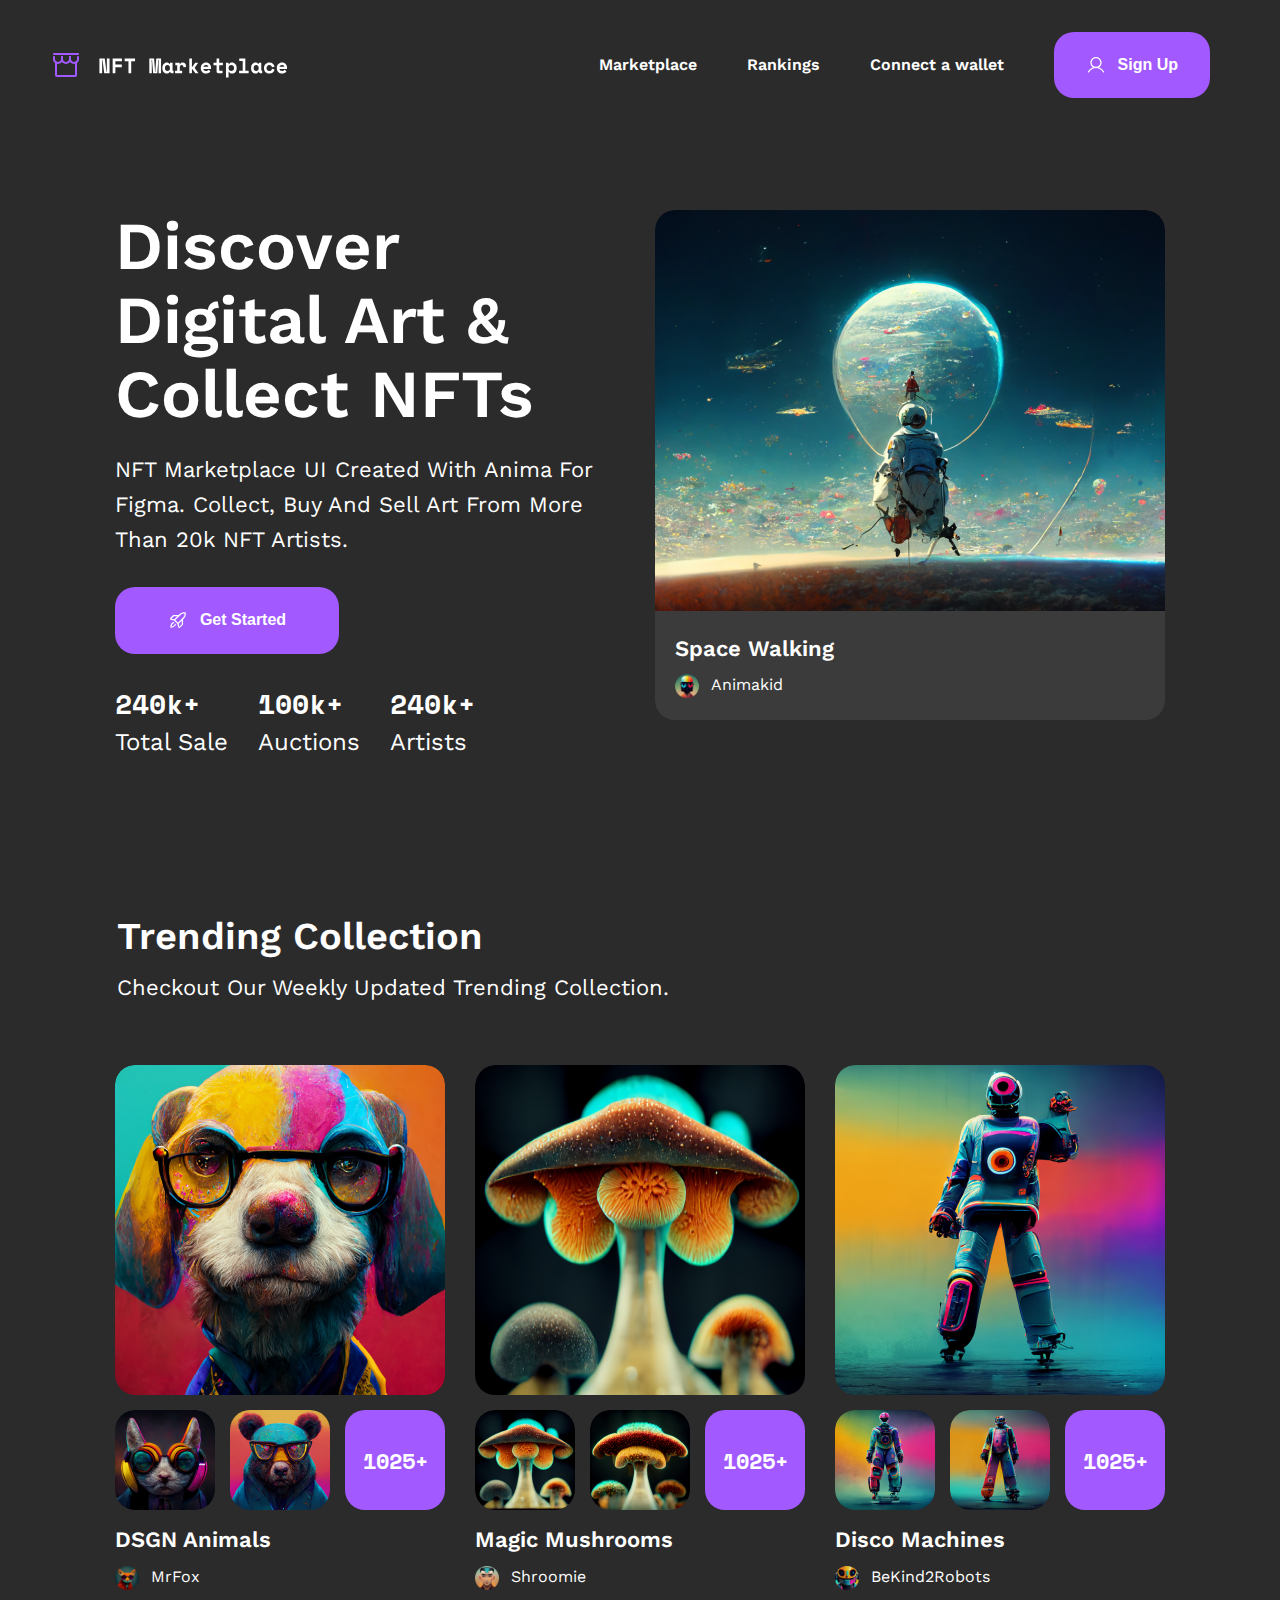
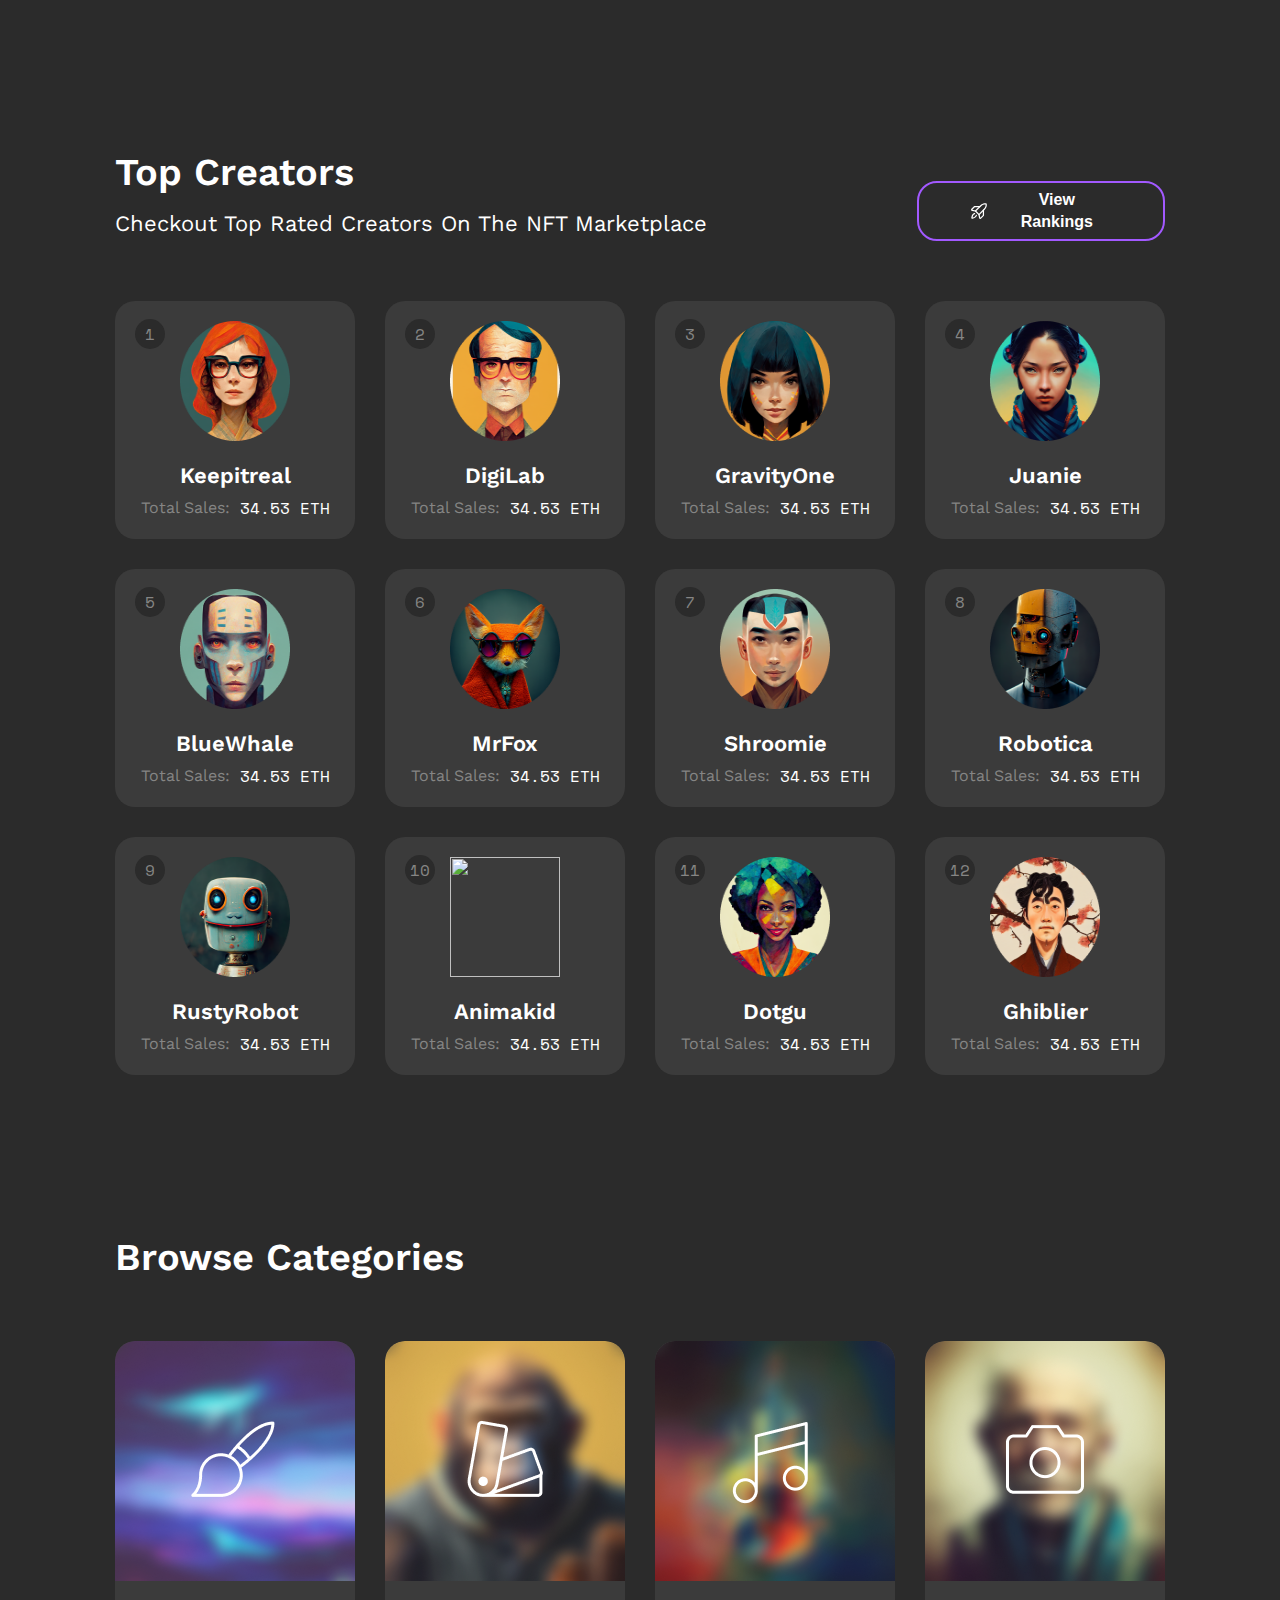
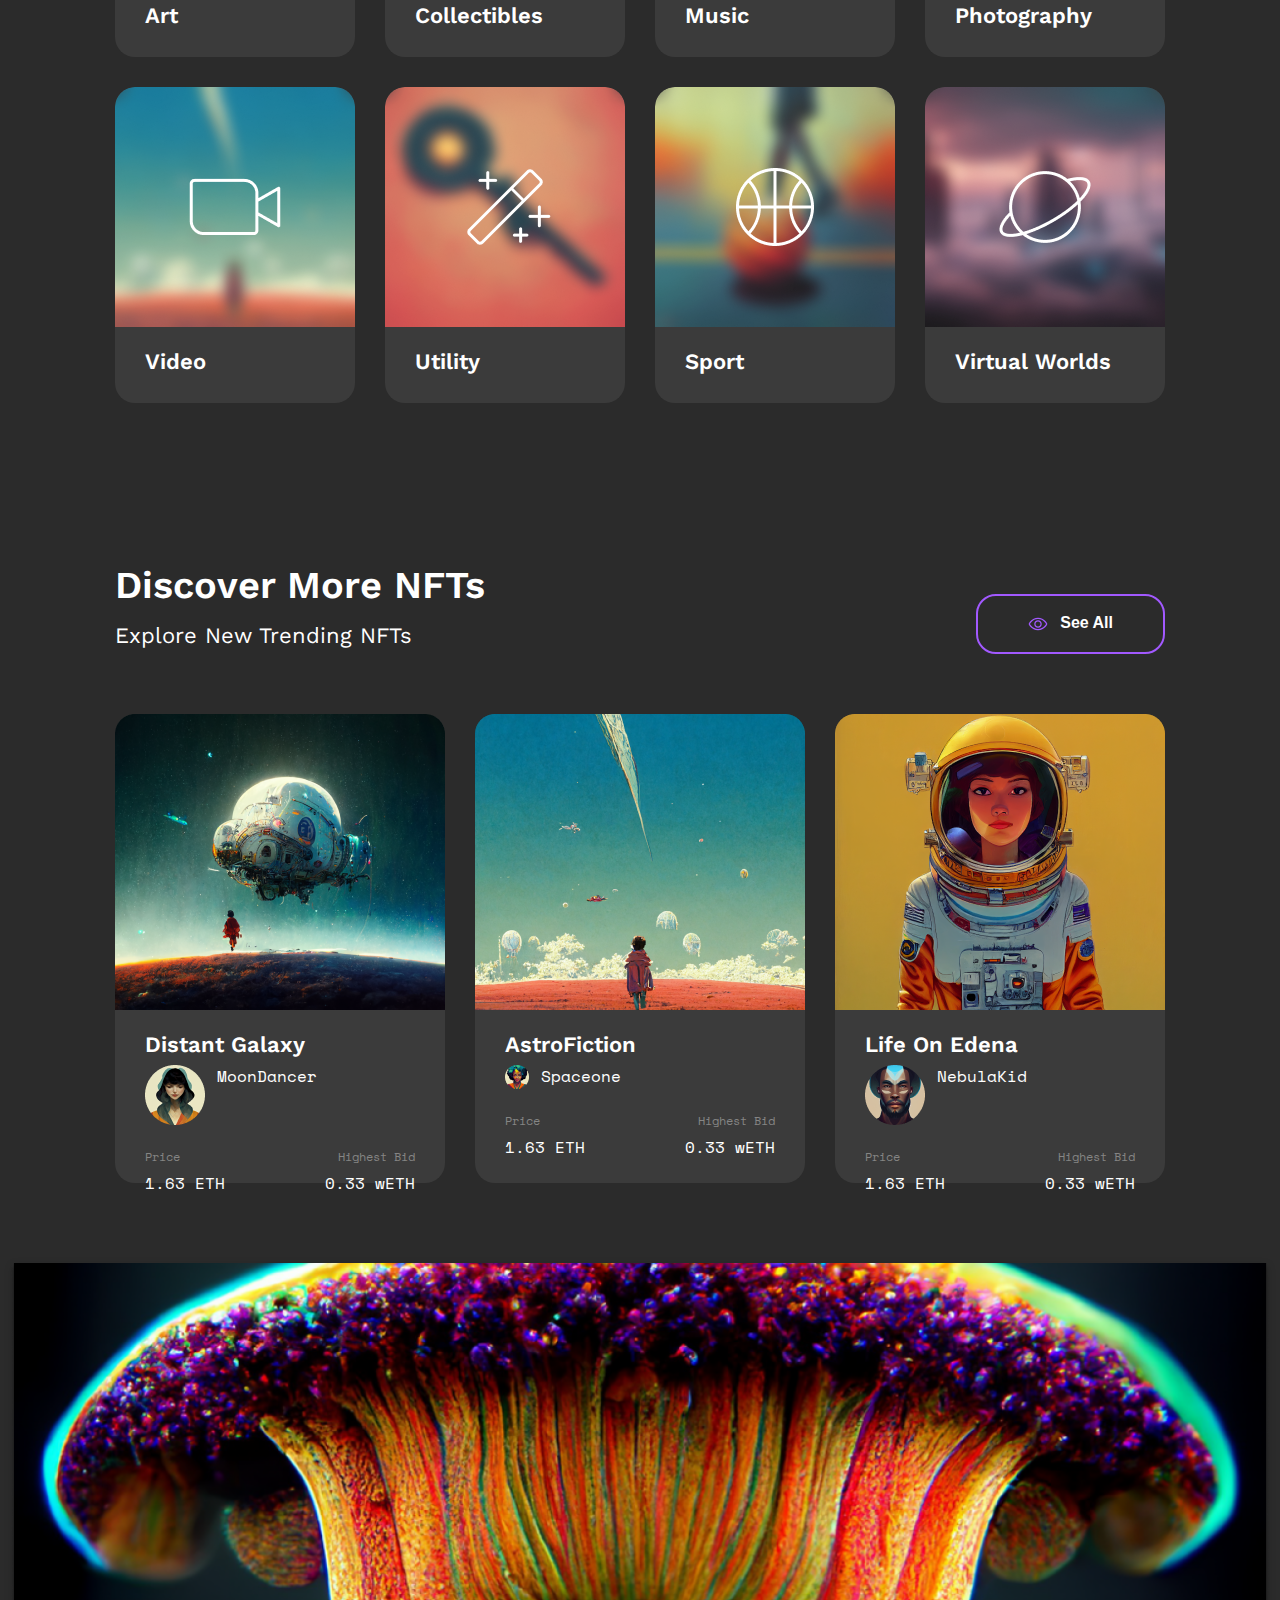
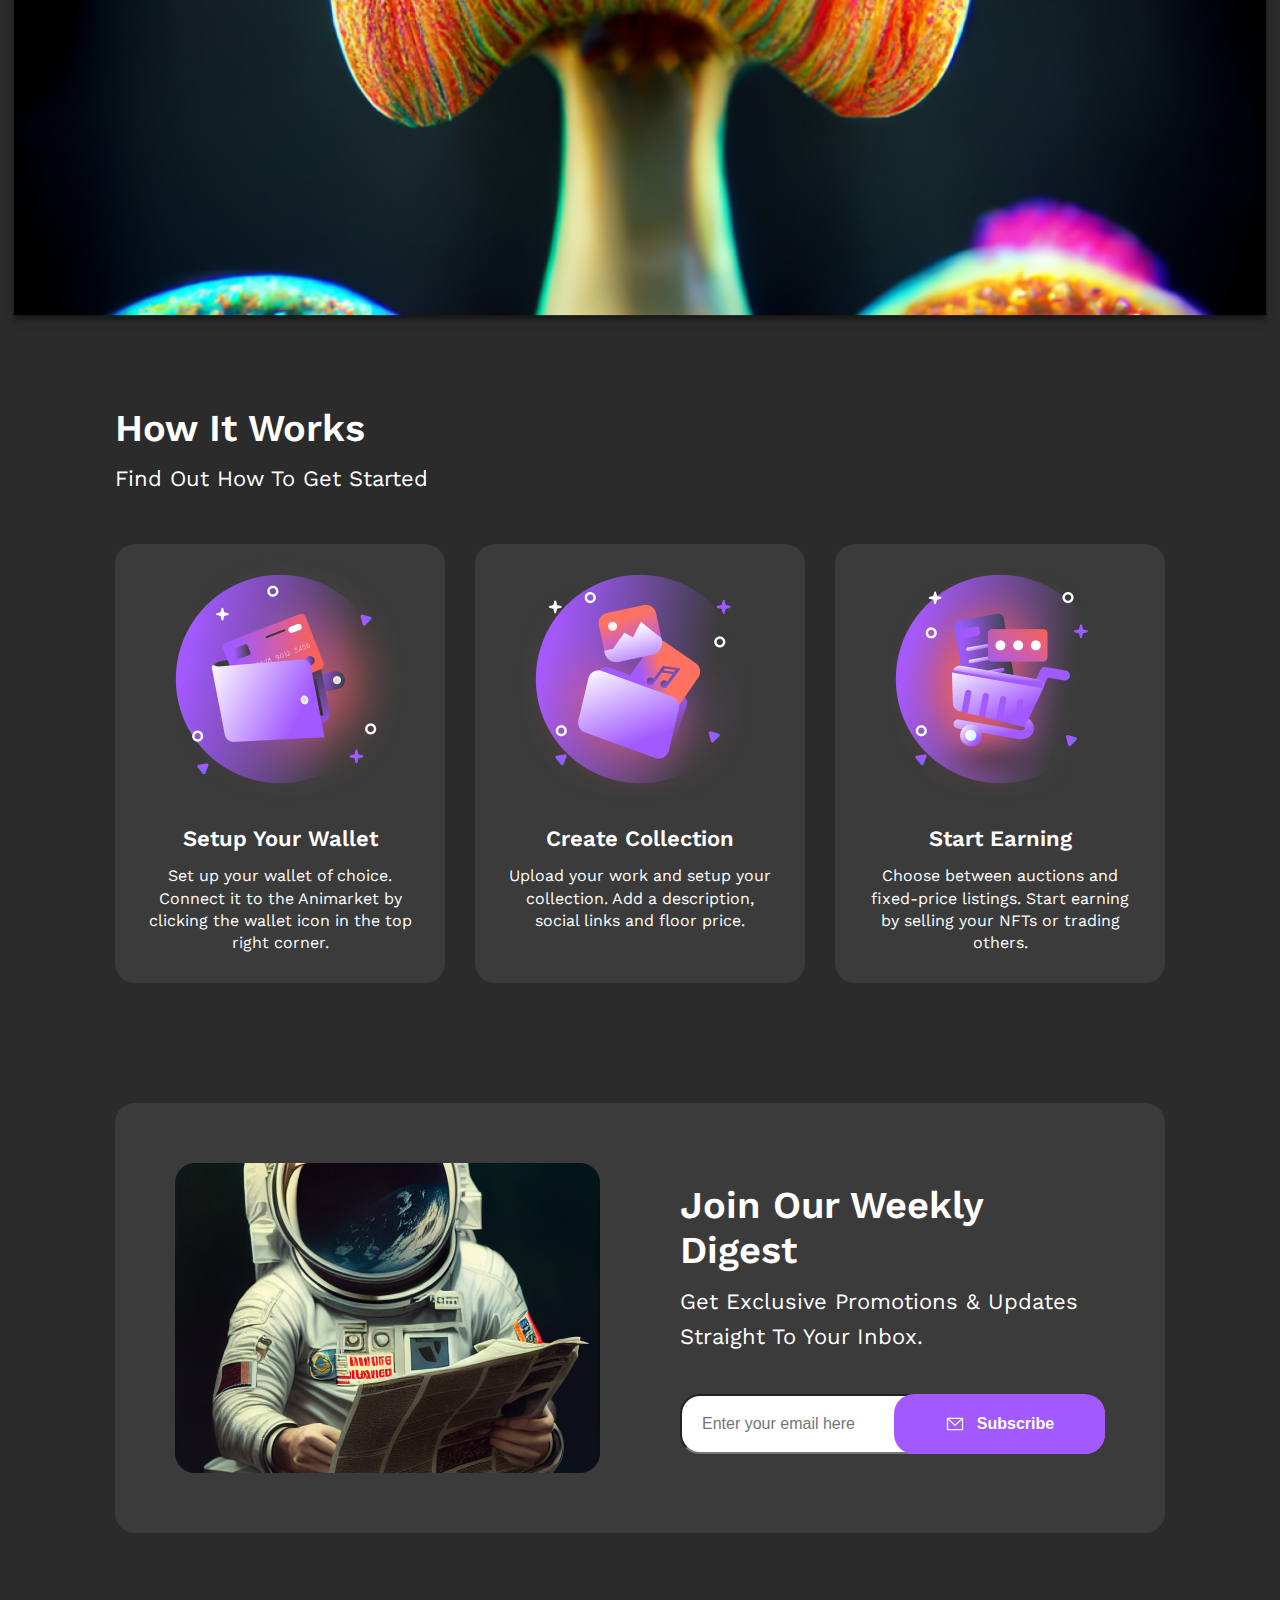
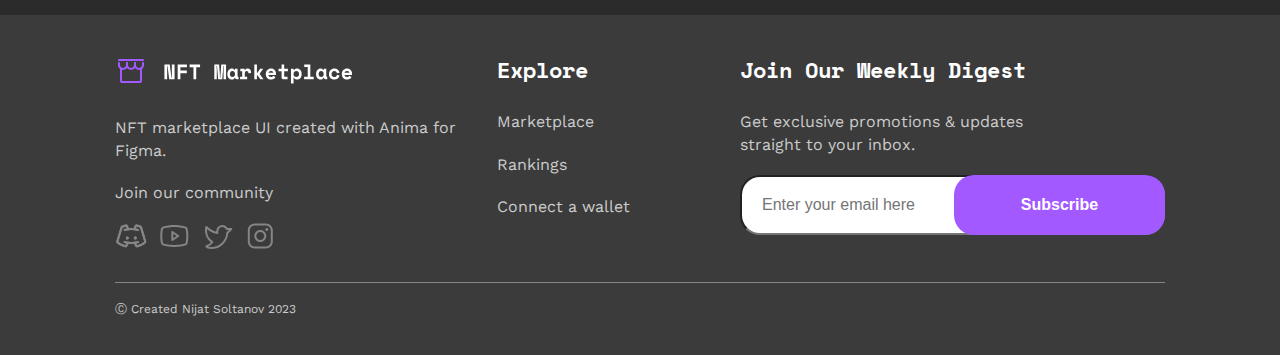
==== commit 5ea3bc0b: "fix:market place like icon" ====
--- a/HTML/homepage.html
+++ b/HTML/homepage.html
@@ -20,7 +20,7 @@
         <img src="../Images/svg/NFTmarketplace.svg" alt="NFT text" />
       </div>
       <div class="nav_menu">
-        <a href="#">Marketplace</a>
+        <a href="./marketplace.html">Marketplace</a>
         <a href="./ranking.html">Rankings</a>
         <a href="#">Connect a wallet</a>
         <a href="./signup.html">
--- a/Scss/main.css
+++ b/Scss/main.css
@@ -282,7 +282,7 @@
   align-items: center;
   padding: 40px 195px;
   gap: 30px;
-  background: #3b3b3b;
+  background: rgb(59, 59, 59);
 }
 @media screen and (max-width: 1050px) {
   footer {
@@ -643,7 +643,7 @@
   padding: 20px;
   gap: 10px;
   border-radius: 0px 0px 20px 20px;
-  background: #3b3b3b;
+  background: rgb(59, 59, 59);
   width: 510px;
   height: 109px;
   color: #ffffff;
@@ -784,7 +784,7 @@
   padding: 20px;
   gap: 10px;
   border-radius: 0px 0px 20px 20px;
-  background: #3b3b3b;
+  background: rgb(59, 59, 59);
   width: 510px;
   height: 109px;
   color: #ffffff;
@@ -1080,7 +1080,7 @@
   isolation: isolate;
   width: 240px;
   height: 238px;
-  background: #3b3b3b;
+  background: rgb(59, 59, 59);
   border-radius: 20px;
   position: relative;
 }
@@ -1129,7 +1129,7 @@
   display: flex;
   align-items: center;
   text-align: center;
-  color: #858584;
+  color: rgb(133, 133, 132);
 }
 @media screen and (max-width: 1050px) {
   body #top_creator .avatars a .avatar .number {
@@ -1194,7 +1194,7 @@
 }
 body #top_creator .avatars a .avatar .text div p:first-child {
   text-align: right;
-  color: #858584;
+  color: rgb(133, 133, 132);
 }
 @media screen and (max-width: 1050px) {
   body #top_creator .avatars a .avatar .text div p:first-child {
@@ -1282,7 +1282,7 @@
   align-items: flex-start;
   width: 240px;
   height: 316px;
-  background: #3b3b3b;
+  background: rgb(59, 59, 59);
   border-radius: 20px;
 }
 @media screen and (max-width: 1050px) {
@@ -1436,7 +1436,7 @@
   align-items: center;
   width: 330px;
   height: 469px;
-  background: #3b3b3b;
+  background: rgb(59, 59, 59);
   border-radius: 20px;
 }
 @media screen and (max-width: 690px) {
@@ -1495,7 +1495,7 @@
   font-weight: 400;
   font-size: 12px;
   line-height: 110%;
-  color: #858584;
+  color: rgb(133, 133, 132);
 }
 body #discoverMore .discoverCards .discoverCard .text .bottom p:last-child {
   font-family: "Space Mono";
@@ -1617,7 +1617,7 @@
   gap: 12px;
   width: 151px;
   height: 44px;
-  background: #3b3b3b;
+  background: rgb(59, 59, 59);
   border-radius: 20px;
 }
 body #highLight #highLightM .text .left > div img {
@@ -1816,7 +1816,7 @@
   align-items: center;
   padding: 10px 30px 30px;
   gap: 20px;
-  background: #3b3b3b;
+  background: rgb(59, 59, 59);
   border-radius: 20px;
   width: 330px;
   height: 439px;
@@ -1917,7 +1917,7 @@
   align-items: center;
   padding: 60px;
   gap: 80px;
-  background: #3b3b3b;
+  background: rgb(59, 59, 59);
   border-radius: 20px;
 }
 @media screen and (max-width: 1050px) {
@@ -2173,7 +2173,7 @@
 #create .create_container > div .bottom .inputs div input {
   padding: 12px 20px 12px 52px;
   background: #ffffff;
-  border: 1px solid #858584;
+  border: 1px solid rgb(133, 133, 132);
   border-radius: 20px;
   width: 330px;
   height: 46px;
@@ -2602,7 +2602,7 @@
   padding: 5px 10px;
   gap: 10px;
   height: 32px;
-  background: #3b3b3b;
+  background: rgb(59, 59, 59);
   border-radius: 20px;
   font-weight: 400;
   font-size: 16px;
@@ -2639,7 +2639,7 @@
   align-items: center;
   padding: 80px 0px;
   gap: 30px;
-  background: #3b3b3b;
+  background: rgb(59, 59, 59);
 }
 #nftCards .nftCards_container {
   display: flex;
@@ -2909,7 +2909,7 @@
   align-items: center;
   padding: 12px 0px;
   gap: 10px;
-  border: 1px solid #3b3b3b;
+  border: 1px solid rgb(59, 59, 59);
   border-radius: 20px;
 }
 #rankings .head > div {
@@ -2989,7 +2989,7 @@
   align-items: center;
   padding: 12px 0px;
   gap: 10px;
-  background-color: #3b3b3b;
+  background-color: rgb(59, 59, 59);
   border-radius: 20px;
 }
 #rankings .item > div {
@@ -3142,4 +3142,264 @@
   #rankings .item > div div:last-child p:nth-child(2) {
     display: none;
   }
+}
+
+#browseMarket {
+  display: flex;
+  flex-direction: column;
+  align-items: center;
+  padding: 80px 0px;
+  gap: 30px;
+}
+@media screen and (max-width: 1050px) {
+  #browseMarket {
+    padding: 60px 0px;
+  }
+}
+@media screen and (max-width: 690px) {
+  #browseMarket {
+    padding: 40px 0px;
+  }
+}
+#browseMarket div:first-child {
+  display: flex;
+  flex-direction: column;
+  align-items: flex-start;
+  padding: 0px;
+  gap: 10px;
+}
+@media screen and (max-width: 1050px) {
+  #browseMarket div:first-child h2 {
+    font-size: 38px;
+    line-height: 120%;
+  }
+}
+@media screen and (max-width: 690px) {
+  #browseMarket div:first-child h2 {
+    font-size: 28px;
+    line-height: 140%;
+  }
+}
+#browseMarket div:first-child p {
+  font-weight: 400;
+  font-size: 22px;
+  line-height: 160%;
+  color: #ffffff;
+  text-transform: capitalize;
+  text-transform: none;
+}
+@media screen and (max-width: 1050px) {
+  #browseMarket div:first-child p {
+    font-weight: 400;
+    font-size: 16px;
+    line-height: 140%;
+    text-align: center;
+    color: #ffffff;
+    text-align: start;
+  }
+}
+#browseMarket div:last-child {
+  position: relative;
+}
+#browseMarket div:last-child input {
+  box-sizing: border-box;
+  padding: 18px 20px;
+  gap: 10px;
+  background-color: transparent;
+  border: 1px solid rgb(59, 59, 59);
+  border-radius: 20px;
+  width: 100%;
+  color: #ffffff;
+}
+@media screen and (max-width: 1050px) {
+  #browseMarket div:last-child input {
+    padding: 19px 20px;
+  }
+}
+@media screen and (max-width: 690px) {
+  #browseMarket div:last-child input {
+    padding: 18px 20px;
+  }
+}
+#browseMarket div:last-child img {
+  position: absolute;
+  right: 20px;
+  top: 50%;
+  transform: translateY(-50%);
+}
+
+#browseFrame {
+  display: flex;
+  flex-direction: column;
+  align-items: center;
+  padding: 0px;
+  gap: 10px;
+}
+#browseFrame .browseFrame_container {
+  display: flex;
+}
+#browseFrame .browseFrame_container div {
+  display: flex;
+  justify-content: center;
+  align-items: center;
+  padding: 0px 30px;
+  gap: 16px;
+  width: 525px;
+  height: 60px;
+  background-color: transparent;
+  transition: 0.3s;
+  border: 2px solid #2b2b2b;
+}
+#browseFrame .browseFrame_container div h5 {
+  color: rgb(133, 133, 132);
+}
+#browseFrame .browseFrame_container div p {
+  font-family: "Space Mono";
+  display: flex;
+  flex-direction: row;
+  align-items: center;
+  padding: 5px 10px;
+  gap: 10px;
+  background-color: rgb(59, 59, 59);
+  color: #ffffff;
+  border-radius: 20px;
+}
+
+#nftCardsBrowse {
+  display: flex;
+  flex-direction: column;
+  align-items: center;
+  padding: 80px 0px;
+  gap: 30px;
+  background: rgb(59, 59, 59);
+}
+#nftCardsBrowse .nftCards_container {
+  display: flex;
+  gap: 30px;
+  flex-wrap: wrap;
+}
+#nftCardsBrowse .nftCards_container .nftCardBrowse {
+  display: flex;
+  flex-direction: column;
+  align-items: center;
+  width: 330px;
+  height: 469px;
+  background-color: #2b2b2b;
+  border-radius: 20px;
+  position: relative;
+}
+@media screen and (max-width: 690px) {
+  #nftCardsBrowse .nftCards_container .nftCardBrowse {
+    width: 315px;
+    height: 402px;
+  }
+}
+#nftCardsBrowse .nftCards_container .nftCardBrowse img {
+  width: 330px;
+  height: 295px;
+  border-radius: 20px 20px 0px 0px;
+}
+@media screen and (max-width: 690px) {
+  #nftCardsBrowse .nftCards_container .nftCardBrowse img {
+    width: 315px;
+    height: 238px;
+  }
+}
+#nftCardsBrowse .nftCards_container .nftCardBrowse i {
+  position: absolute;
+  font-size: 24px;
+  top: 10px;
+  right: 10px;
+  transition: 0.3s;
+  color: black;
+}
+#nftCardsBrowse .nftCards_container .nftCardBrowse .text {
+  display: flex;
+  flex-direction: column;
+  align-items: flex-start;
+  padding: 20px 30px 25px;
+  gap: 25px;
+  width: 330px;
+  height: 173px;
+}
+@media screen and (max-width: 690px) {
+  #nftCardsBrowse .nftCards_container .nftCardBrowse .text {
+    width: 315px;
+    height: 164px;
+    padding: 20px 20px 25px;
+  }
+}
+#nftCardsBrowse .nftCards_container .nftCardBrowse .text .top {
+  display: flex;
+  flex-direction: column;
+  gap: 5px;
+}
+#nftCardsBrowse .nftCards_container .nftCardBrowse .text .top div {
+  display: flex;
+  gap: 12px;
+}
+#nftCardsBrowse .nftCards_container .nftCardBrowse .text .top div img {
+  width: 24px;
+  height: 24px;
+}
+#nftCardsBrowse .nftCards_container .nftCardBrowse .text .top div p {
+  font-weight: 400;
+  font-size: 16px;
+  line-height: 140%;
+  text-align: center;
+  color: #ffffff;
+  font-family: "Space Mono";
+}
+#nftCardsBrowse .nftCards_container .nftCardBrowse .text .bottom {
+  display: flex;
+}
+#nftCardsBrowse .nftCards_container .nftCardBrowse .text .bottom p:first-child {
+  font-family: "Space Mono";
+  font-weight: 400;
+  font-size: 12px;
+  line-height: 110%;
+}
+#nftCardsBrowse .nftCards_container .nftCardBrowse .text .bottom p:last-child {
+  font-weight: 400;
+  font-size: 16px;
+  line-height: 140%;
+  text-align: center;
+  color: #ffffff;
+  font-family: "Space Mono";
+}
+@media screen and (max-width: 690px) {
+  #nftCardsBrowse .nftCards_container .nftCardBrowse .text .bottom p:last-child {
+    font-size: 12px;
+    line-height: 110%;
+  }
+}
+#nftCardsBrowse .nftCards_container .nftCardBrowse .text .bottom .left {
+  display: flex;
+  flex-direction: column;
+  align-items: flex-start;
+  padding: 0px 21px 0px 0px;
+  gap: 8px;
+  width: 135px;
+  height: 43px;
+}
+@media screen and (max-width: 690px) {
+  #nftCardsBrowse .nftCards_container .nftCardBrowse .text .bottom .left {
+    width: 137.5px;
+    height: 34px;
+  }
+}
+#nftCardsBrowse .nftCards_container .nftCardBrowse .text .bottom .right {
+  display: flex;
+  flex-direction: column;
+  justify-content: center;
+  align-items: flex-end;
+  gap: 8px;
+  width: 135px;
+  height: 43px;
+}
+@media screen and (max-width: 690px) {
+  #nftCardsBrowse .nftCards_container .nftCardBrowse .text .bottom .right {
+    width: 137.5px;
+    height: 34px;
+  }
 }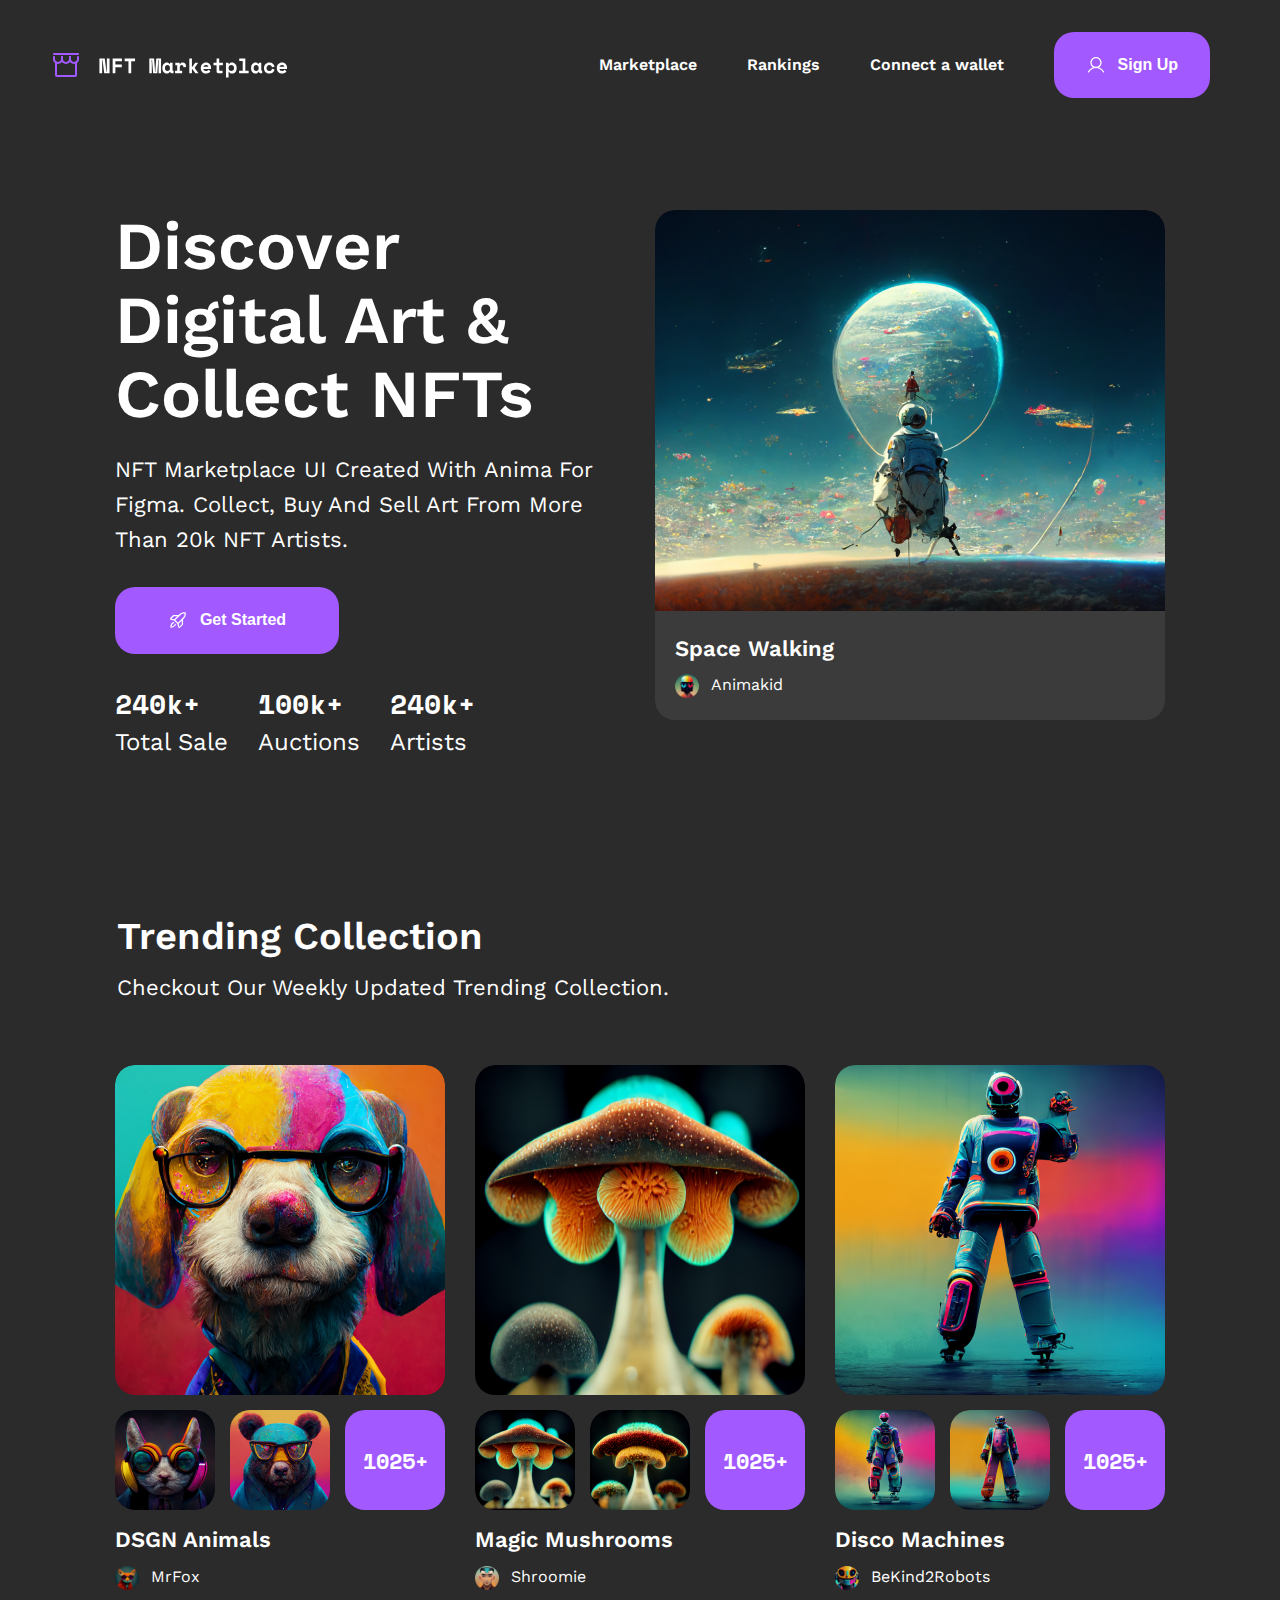
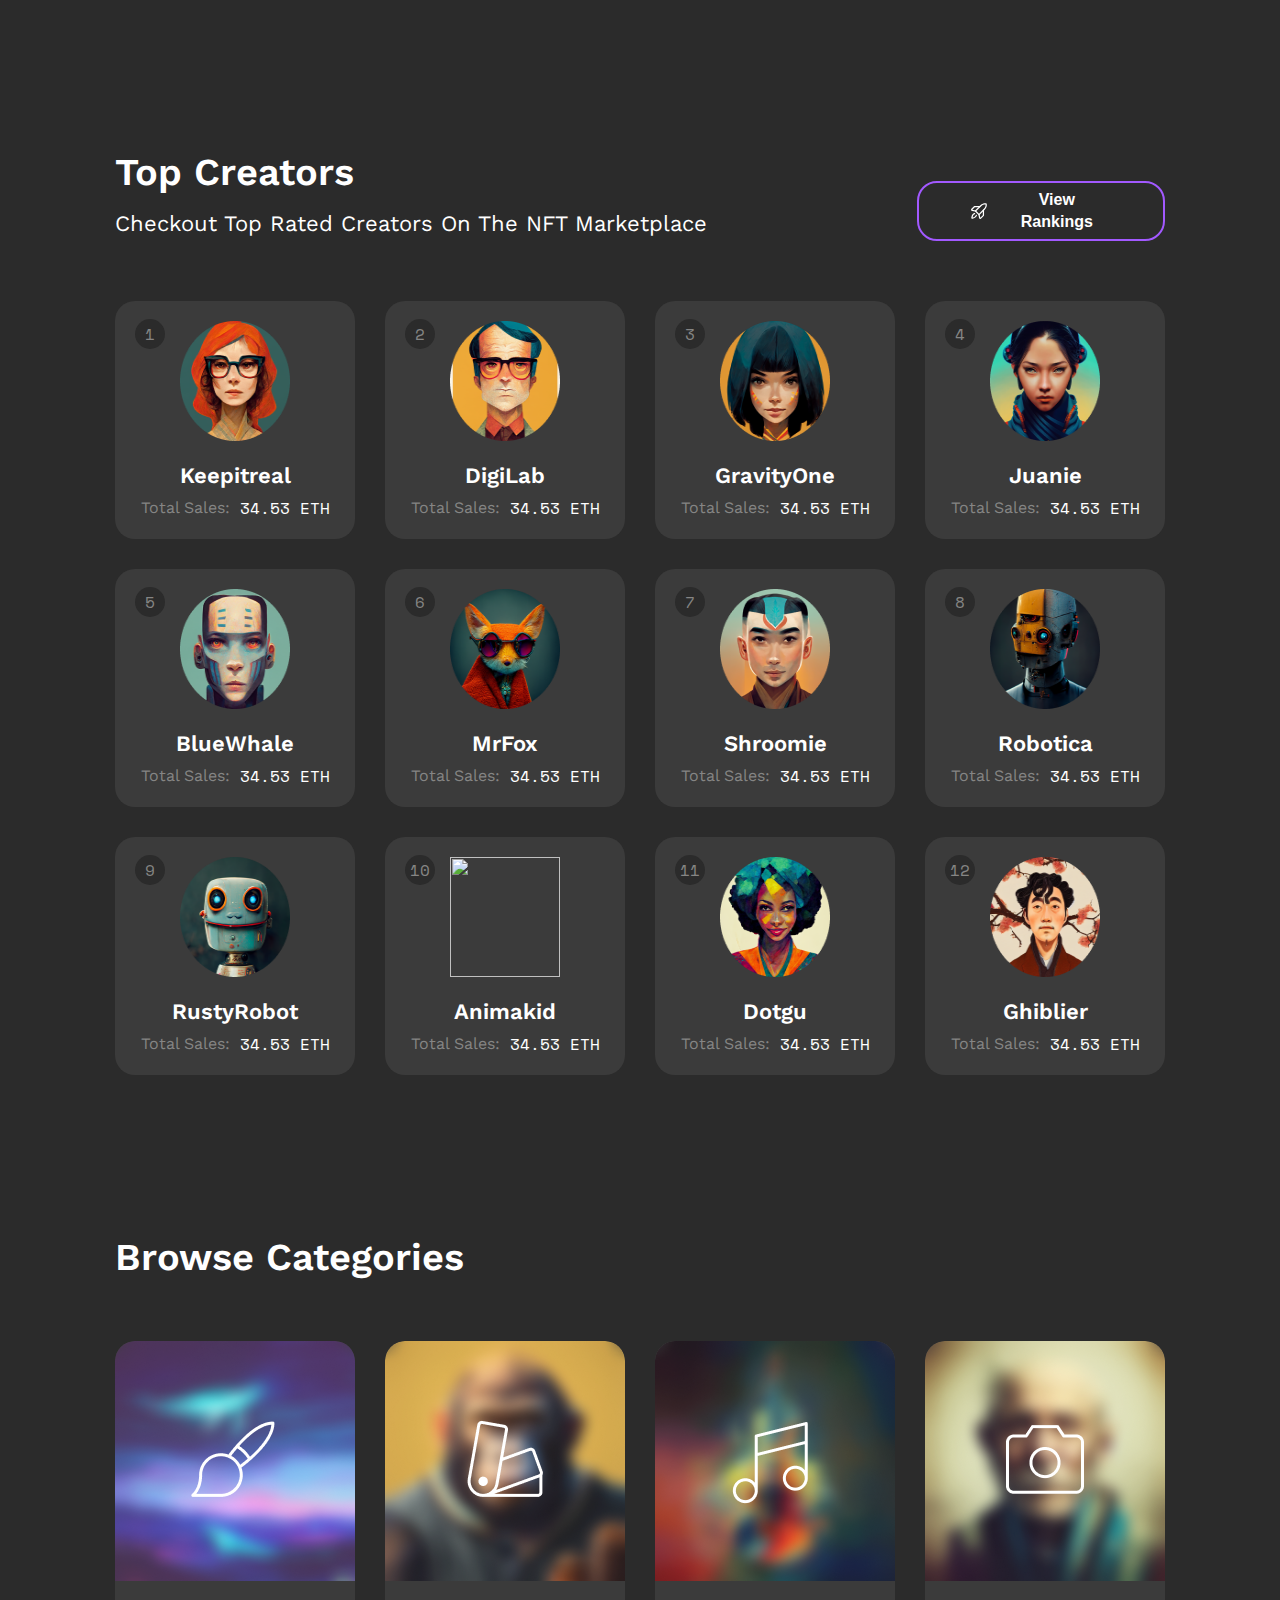
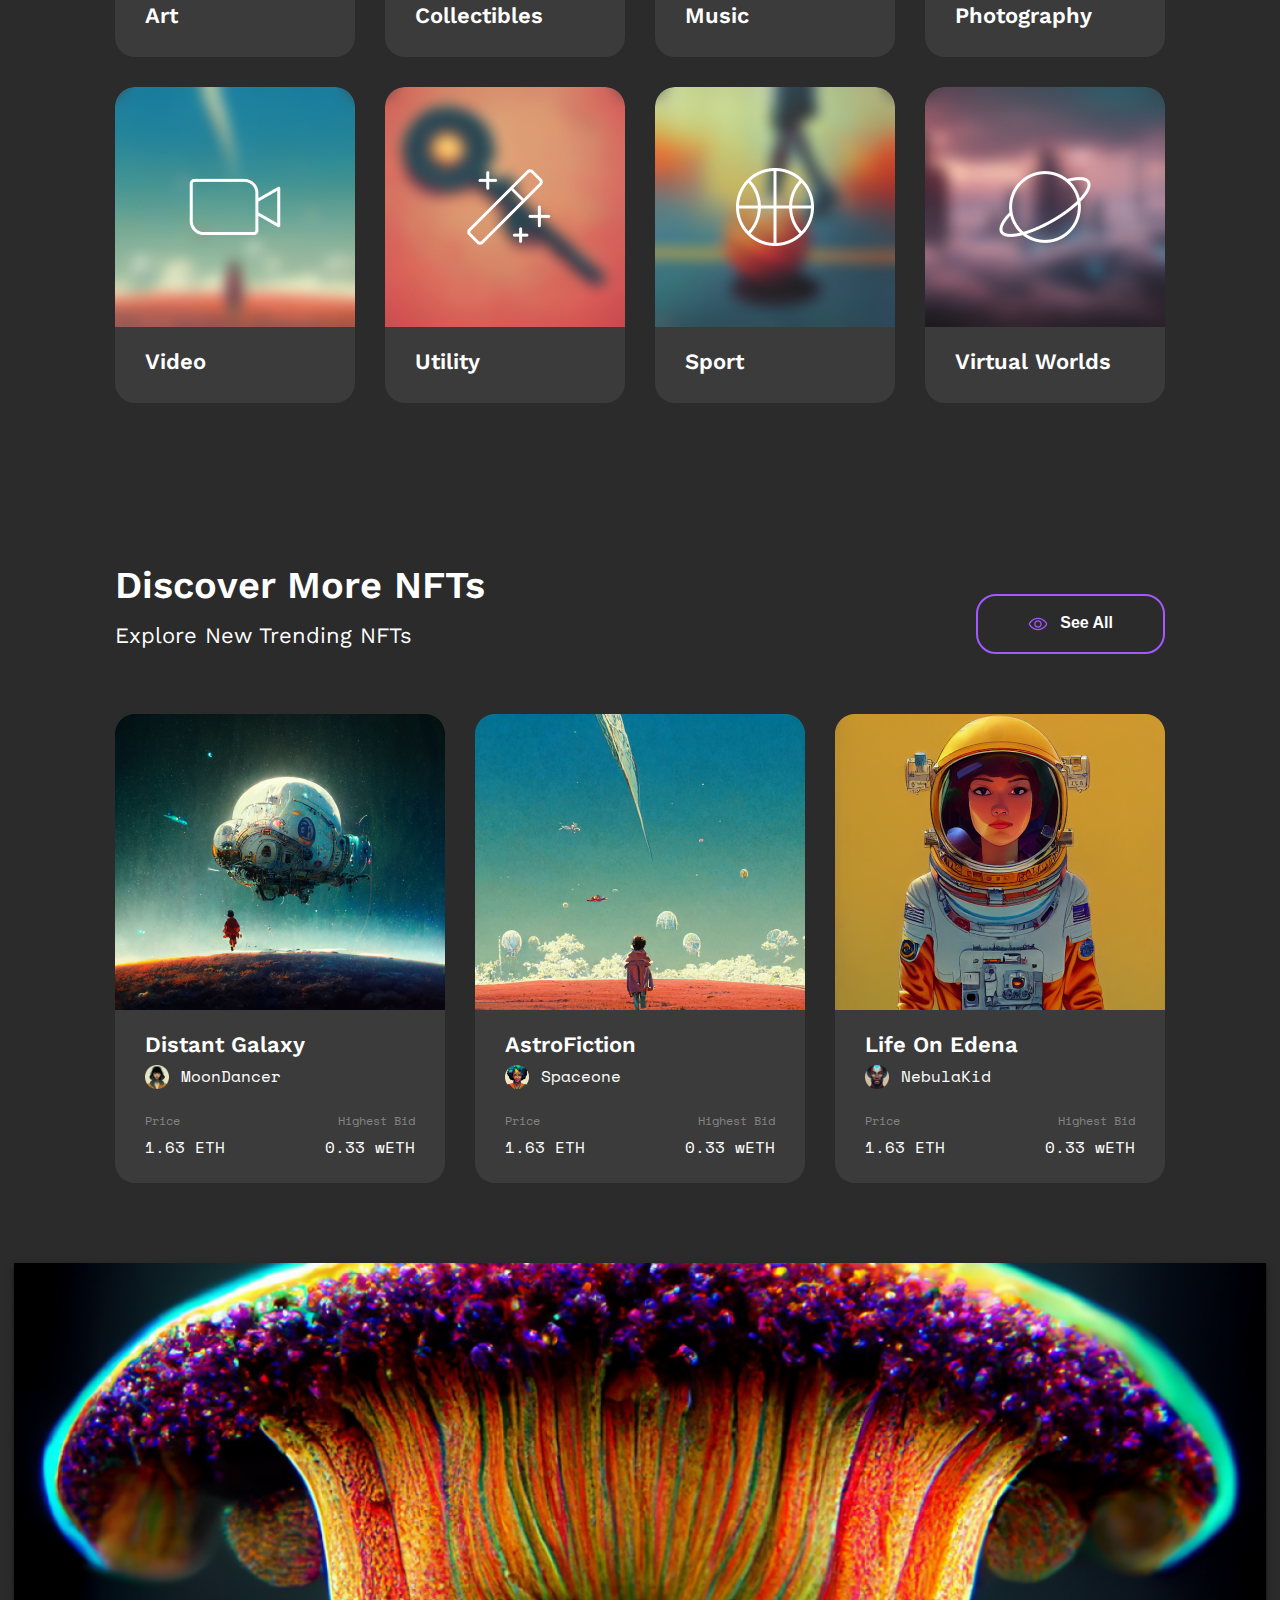
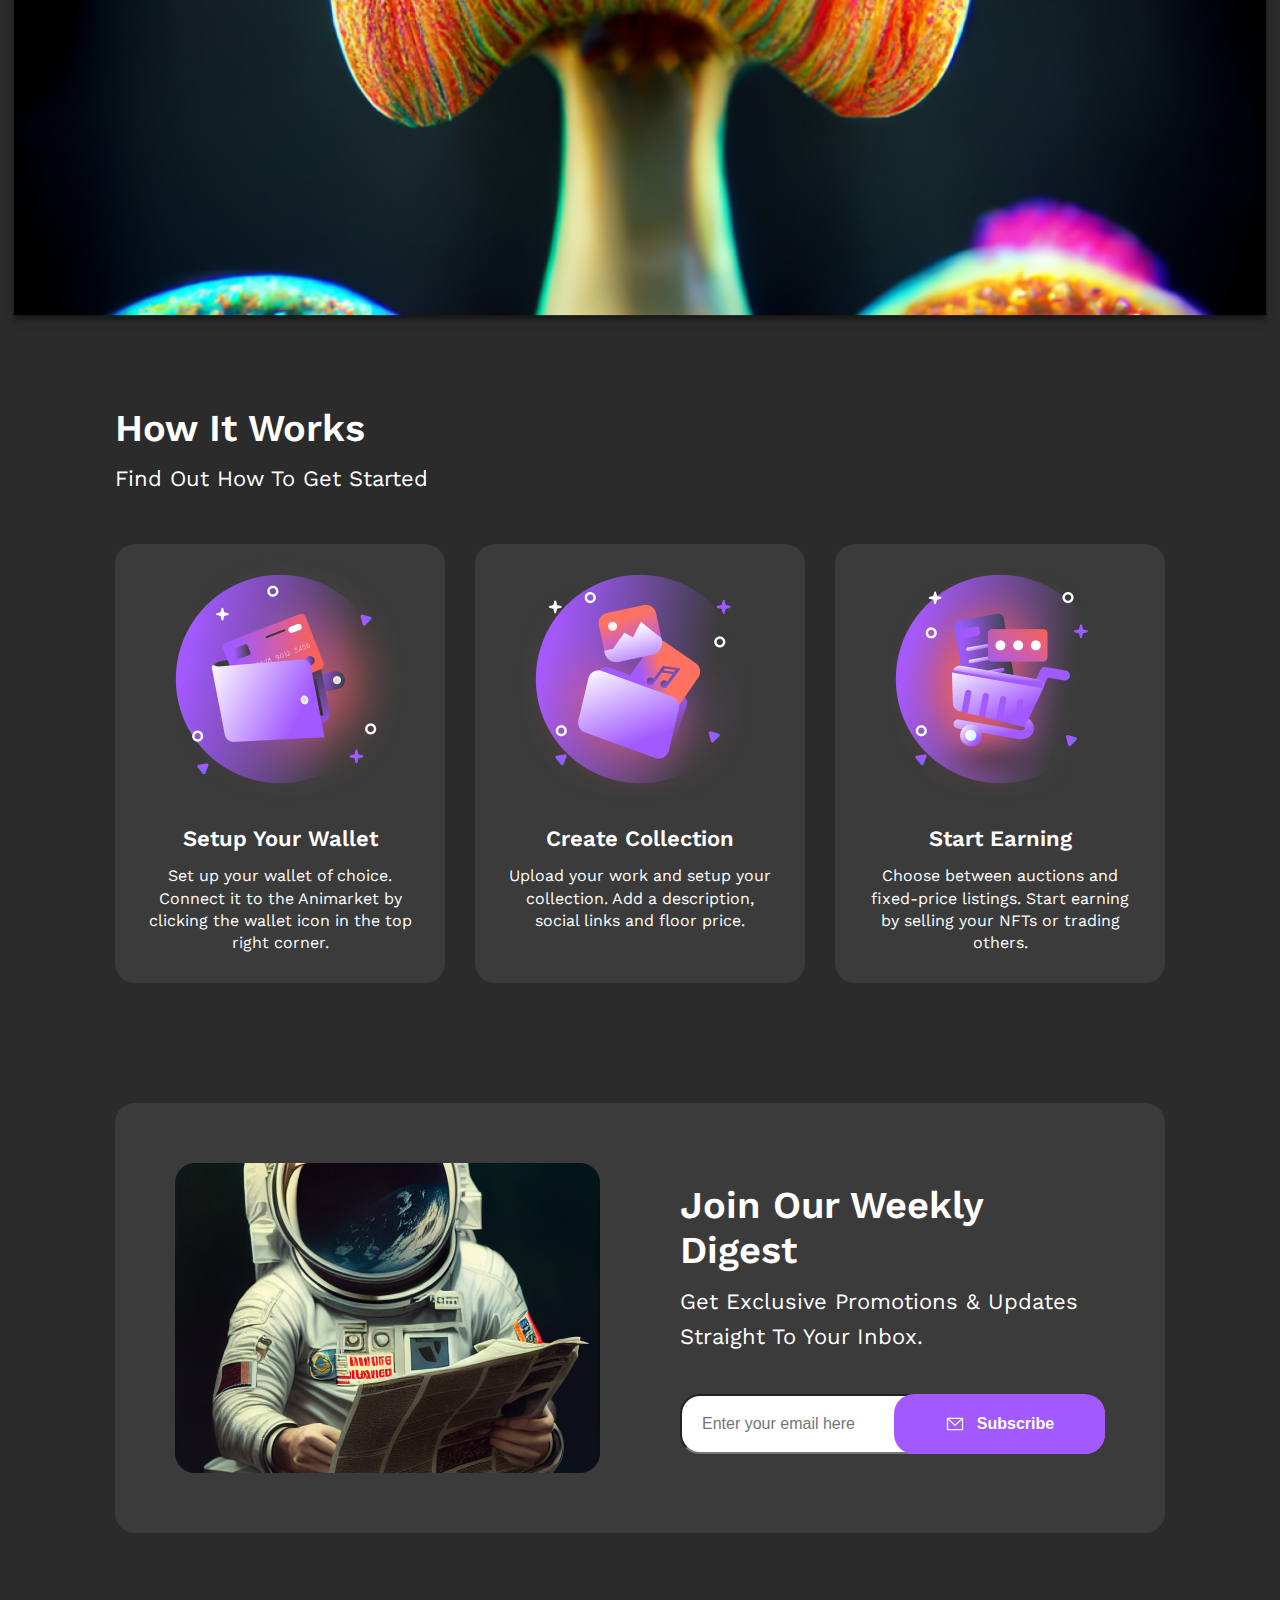
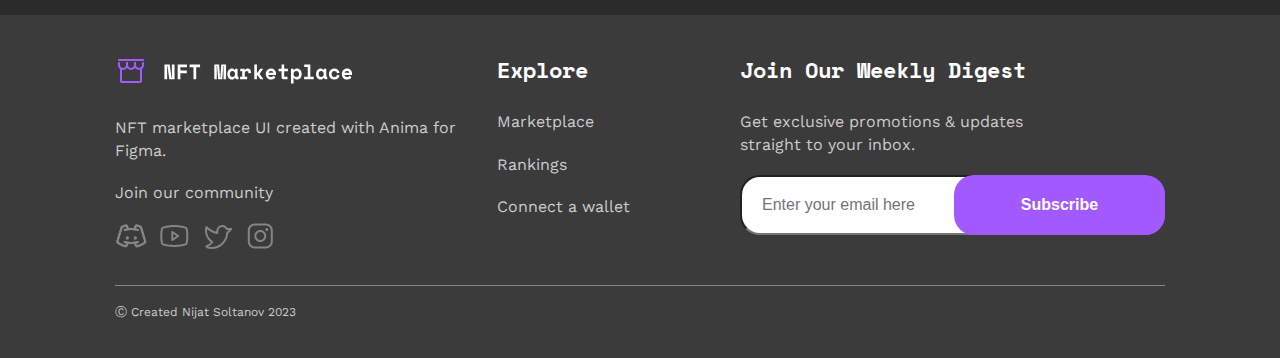
==== commit efdf7940: "add:sideBar" ====
--- a/HTML/homepage.html
+++ b/HTML/homepage.html
@@ -16,8 +16,10 @@
   <body>
     <nav>
       <div class="nav_logo">
-        <img src="../Images/svg/mainLogo.svg" alt="Main Logo" />
-        <img src="../Images/svg/NFTmarketplace.svg" alt="NFT text" />
+        <a href="./homepage.html">
+          <img src="../Images/svg/mainLogo.svg" alt="Main Logo" />
+          <img src="../Images/svg/NFTmarketplace.svg" alt="NFT text" />
+        </a>
       </div>
       <div class="nav_menu">
         <a href="./marketplace.html">Marketplace</a>
@@ -30,6 +32,41 @@
           </button>
         </a>
         <img src="../Images/svg/burgerMenu.svg" id="burgerIcon" alt="" />
+        <div class="sideBar">
+          <img src="../Images/svg/close.svg" alt="" />
+          <div class="menu">
+            <a href="./homepage.html">
+              <div>
+                <img src="../Images/svg/home.svg" alt="" />
+                <span>HomePage</span>
+              </div>
+            </a>
+            <a href="./marketplace.html">
+              <div>
+                <img src="../Images/svg/market.svg" alt="" />
+                <span>MarketPlace</span>
+              </div>
+            </a>
+            <a href="./ranking.html">
+              <div>
+                <img src="../Images/svg/rank.svg" alt="" />
+                <span>Ranking</span>
+              </div>
+            </a>
+            <a href="#">
+              <div>
+                <img src="../Images/svg/wallet.svg" alt="" />
+                <span>Connect a wallet</span>
+              </div>
+            </a>
+          </div>
+          <a href="./signup.html">
+            <button>
+              <img src="../Images/svg/user.svg" alt="" />
+              Sign Up
+            </button>
+          </a>
+        </div>
       </div>
     </nav>
     <section id="hero">
@@ -241,16 +278,16 @@
           <p>NFT marketplace UI created with Anima for Figma.</p>
           <p>Join our community</p>
           <div class="contact">
-            <img src="../Images/svg/discord.svg" alt="" />
-            <img src="../Images/svg/youtube.svg" alt="" />
-            <img src="../Images/svg/twitter.svg" alt="" />
-            <img src="../Images/svg/instagram.svg" alt="" />
+            <a href="#"><img src="../Images/svg/discord.svg" alt="" /></a>
+            <a href="#"><img src="../Images/svg/youtube.svg" alt="" /></a>
+            <a href="#"><img src="../Images/svg/twitter.svg" alt="" /></a>
+            <a href="#"><img src="../Images/svg/instagram.svg" alt="" /></a>
           </div>
         </div>
         <div>
           <h5>Explore</h5>
           <div>
-            <a href="#"><p>Marketplace</p></a>
+            <a href="./marketplace.html"><p>Marketplace</p></a>
             <a href="./ranking.html"><p>Rankings</p></a>
             <a href="#"><p>Connect a wallet</p></a>
           </div>
@@ -269,5 +306,6 @@
       </div>
     </footer>
     <script src="../JavaScript/homepage.js"></script>
+    <script src="../JavaScript/sidebar.js"></script>
   </body>
 </html>
--- a/Scss/main.css
+++ b/Scss/main.css
@@ -177,6 +177,7 @@
 }
 
 nav {
+  position: relative;
   display: flex;
   flex-direction: row;
   justify-content: space-between;
@@ -258,13 +259,107 @@
   display: none;
   cursor: pointer;
 }
+nav .nav_menu .sideBar {
+  height: 100vh;
+  width: 300px;
+  display: flex;
+  flex-direction: column;
+  justify-content: space-between;
+  position: fixed;
+  transition: 0.5s;
+  top: 0;
+  right: -300px;
+  padding: 30px 20px;
+  z-index: 100;
+  background-color: black;
+  display: none;
+}
+@media screen and (max-width: 1050px) {
+  nav .nav_menu .sideBar {
+    display: flex;
+  }
+}
+@media screen and (max-width: 690px) {
+  nav .nav_menu .sideBar {
+    width: 80px;
+    padding: 30px 10px;
+  }
+}
+nav .nav_menu .sideBar > img {
+  width: 20px;
+  position: absolute;
+  right: 42px;
+  top: 20px;
+}
+@media screen and (max-width: 690px) {
+  nav .nav_menu .sideBar > img {
+    width: 15px;
+    right: 32px;
+  }
+}
+nav .nav_menu .sideBar .menu {
+  display: flex;
+  flex-direction: column;
+  gap: 20px;
+  margin-top: 100px;
+}
+nav .nav_menu .sideBar .menu a {
+  padding: 0;
+  transform: scale(1);
+}
+nav .nav_menu .sideBar .menu a div {
+  display: flex;
+  align-items: center;
+  gap: 20px;
+  border-radius: 10px;
+  padding: 10px 15px;
+}
+nav .nav_menu .sideBar .menu a div:hover {
+  background-color: rgb(133, 133, 132);
+}
+nav .nav_menu .sideBar .menu a div img {
+  width: 30px;
+}
+@media screen and (max-width: 690px) {
+  nav .nav_menu .sideBar .menu a div img {
+    width: 24px;
+  }
+}
+nav .nav_menu .sideBar .menu a div span {
+  font-weight: 400;
+  font-size: 16px;
+  line-height: 140%;
+  text-align: center;
+  color: #ffffff;
+  font-weight: 500;
+}
+@media screen and (max-width: 690px) {
+  nav .nav_menu .sideBar .menu a div span {
+    display: none;
+  }
+}
+nav .nav_menu .sideBar > a {
+  padding: 0;
+  transform: scale(1);
+  width: 100%;
+}
+nav .nav_menu .sideBar > a button {
+  width: 100%;
+}
+@media screen and (max-width: 690px) {
+  nav .nav_menu .sideBar button {
+    width: 100%;
+    font-size: 0px;
+    gap: 0;
+    height: 20px;
+  }
+}
 
 @media screen and (max-width: 1050px) {
   nav {
     padding: 15px 50px;
   }
-  nav .nav_menu a,
-  nav .nav_menu button {
+  nav .nav_menu > a, nav .nav_menu > button {
     display: none;
   }
   nav .nav_menu #burgerIcon {
@@ -1486,6 +1581,9 @@
   line-height: 140%;
   color: #ffffff;
 }
+body #discoverMore .discoverCards .discoverCard .text .top img {
+  width: 24px;
+}
 body #discoverMore .discoverCards .discoverCard .text .bottom {
   display: flex;
   width: 270px;
@@ -3249,6 +3347,7 @@
   background-color: transparent;
   transition: 0.3s;
   border: 2px solid #2b2b2b;
+  cursor: pointer;
 }
 #browseFrame .browseFrame_container div h5 {
   color: rgb(133, 133, 132);
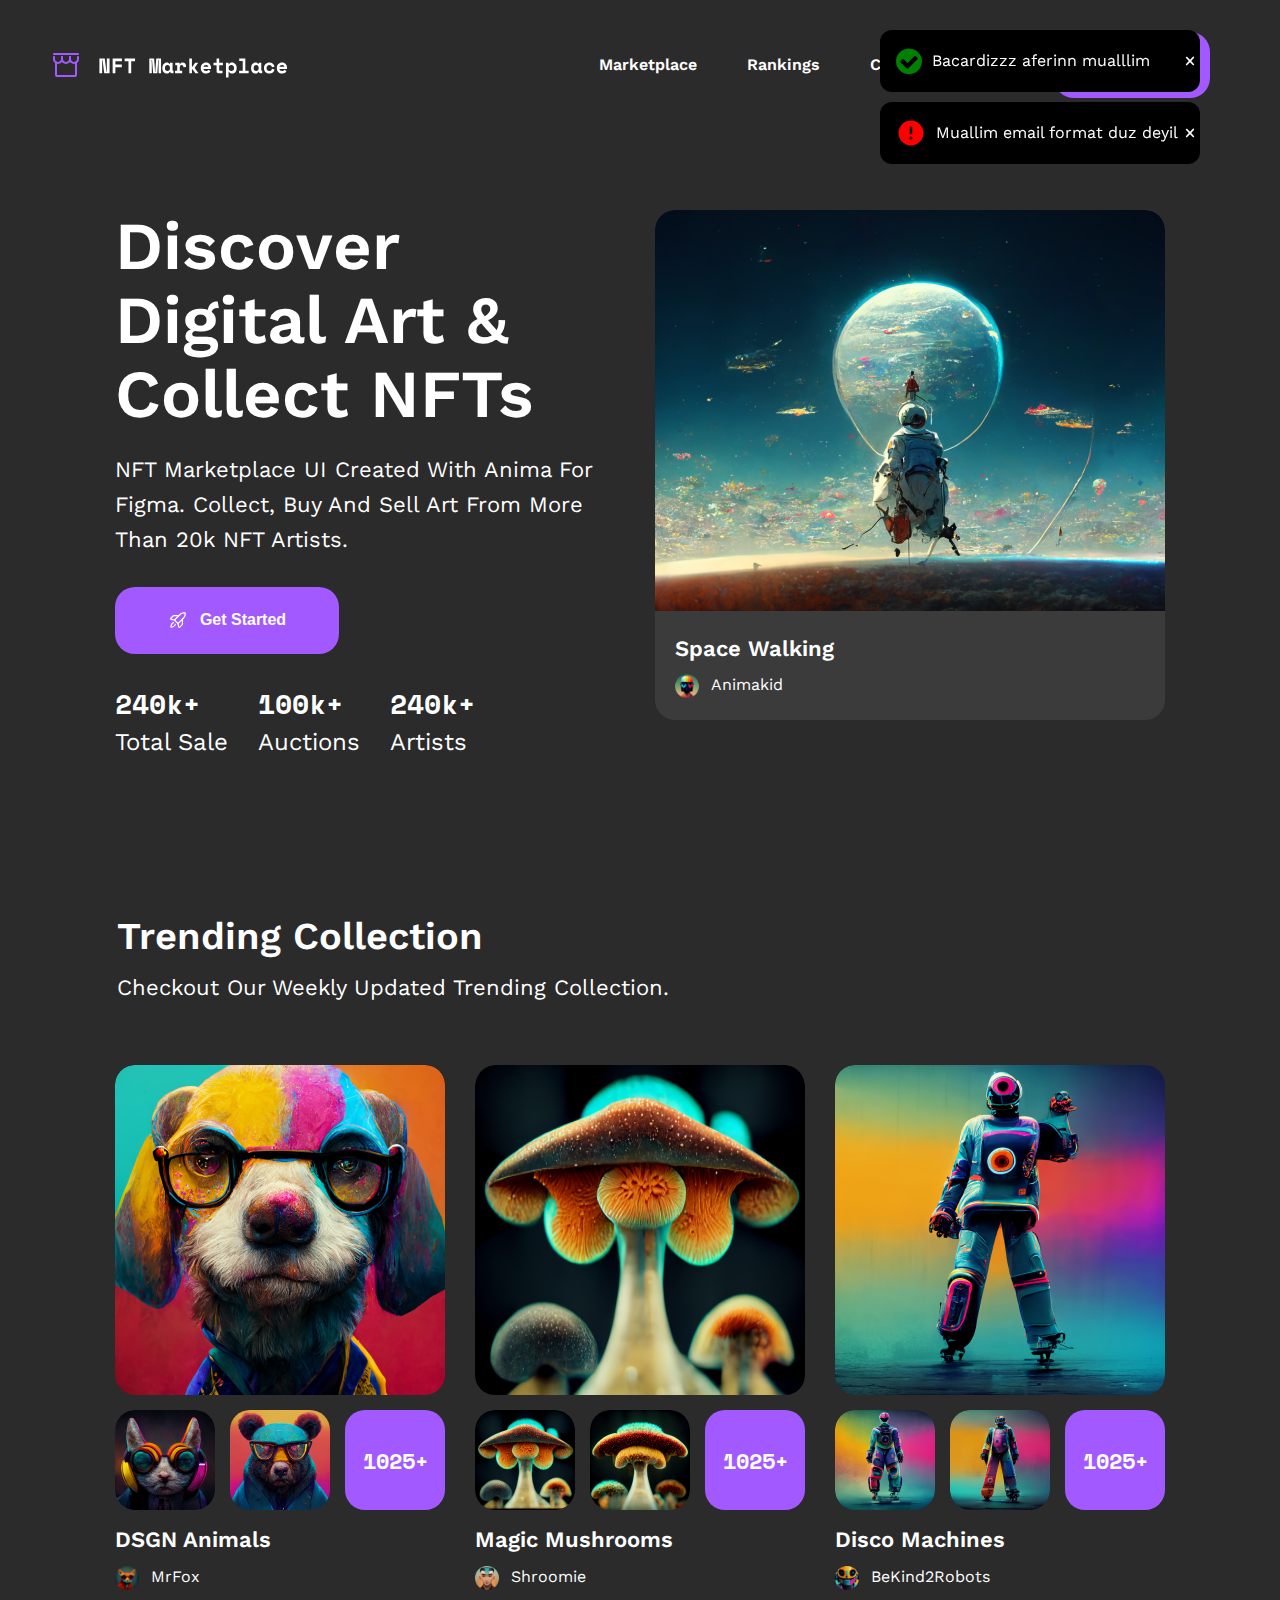
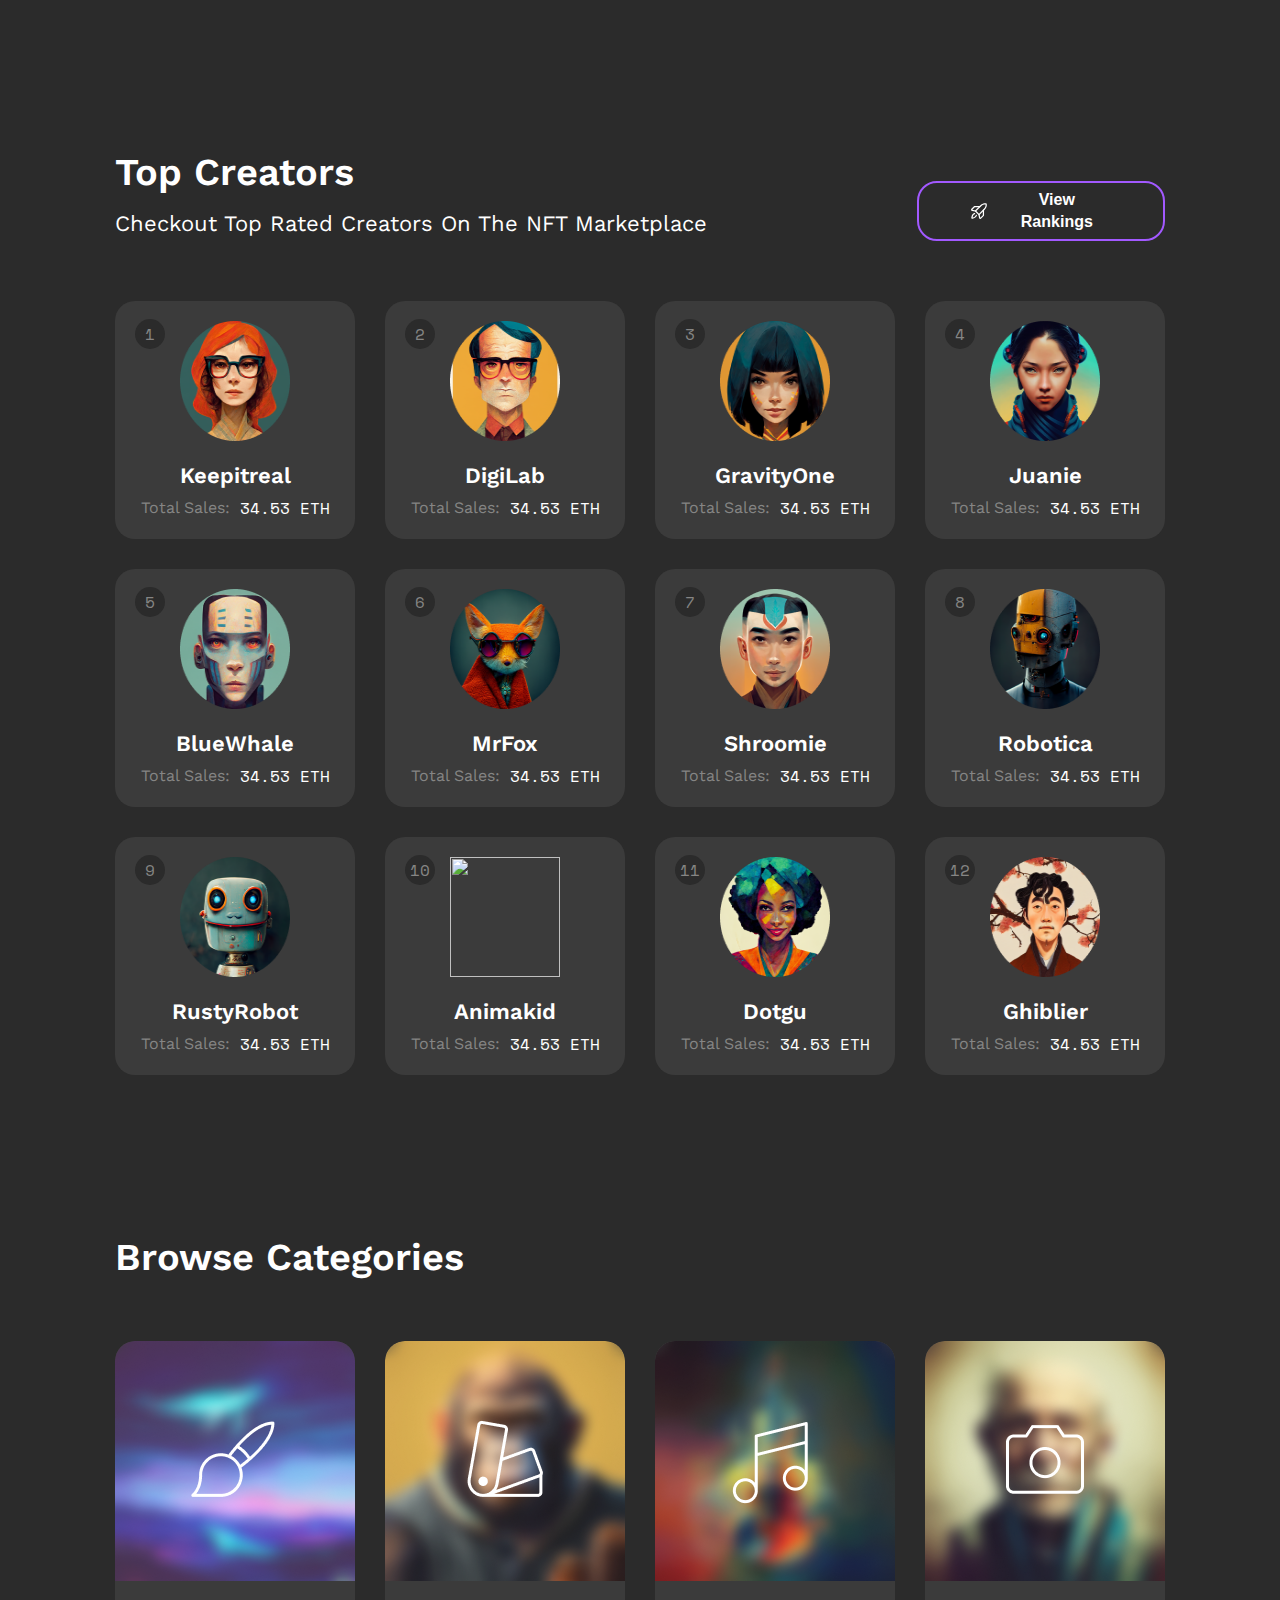
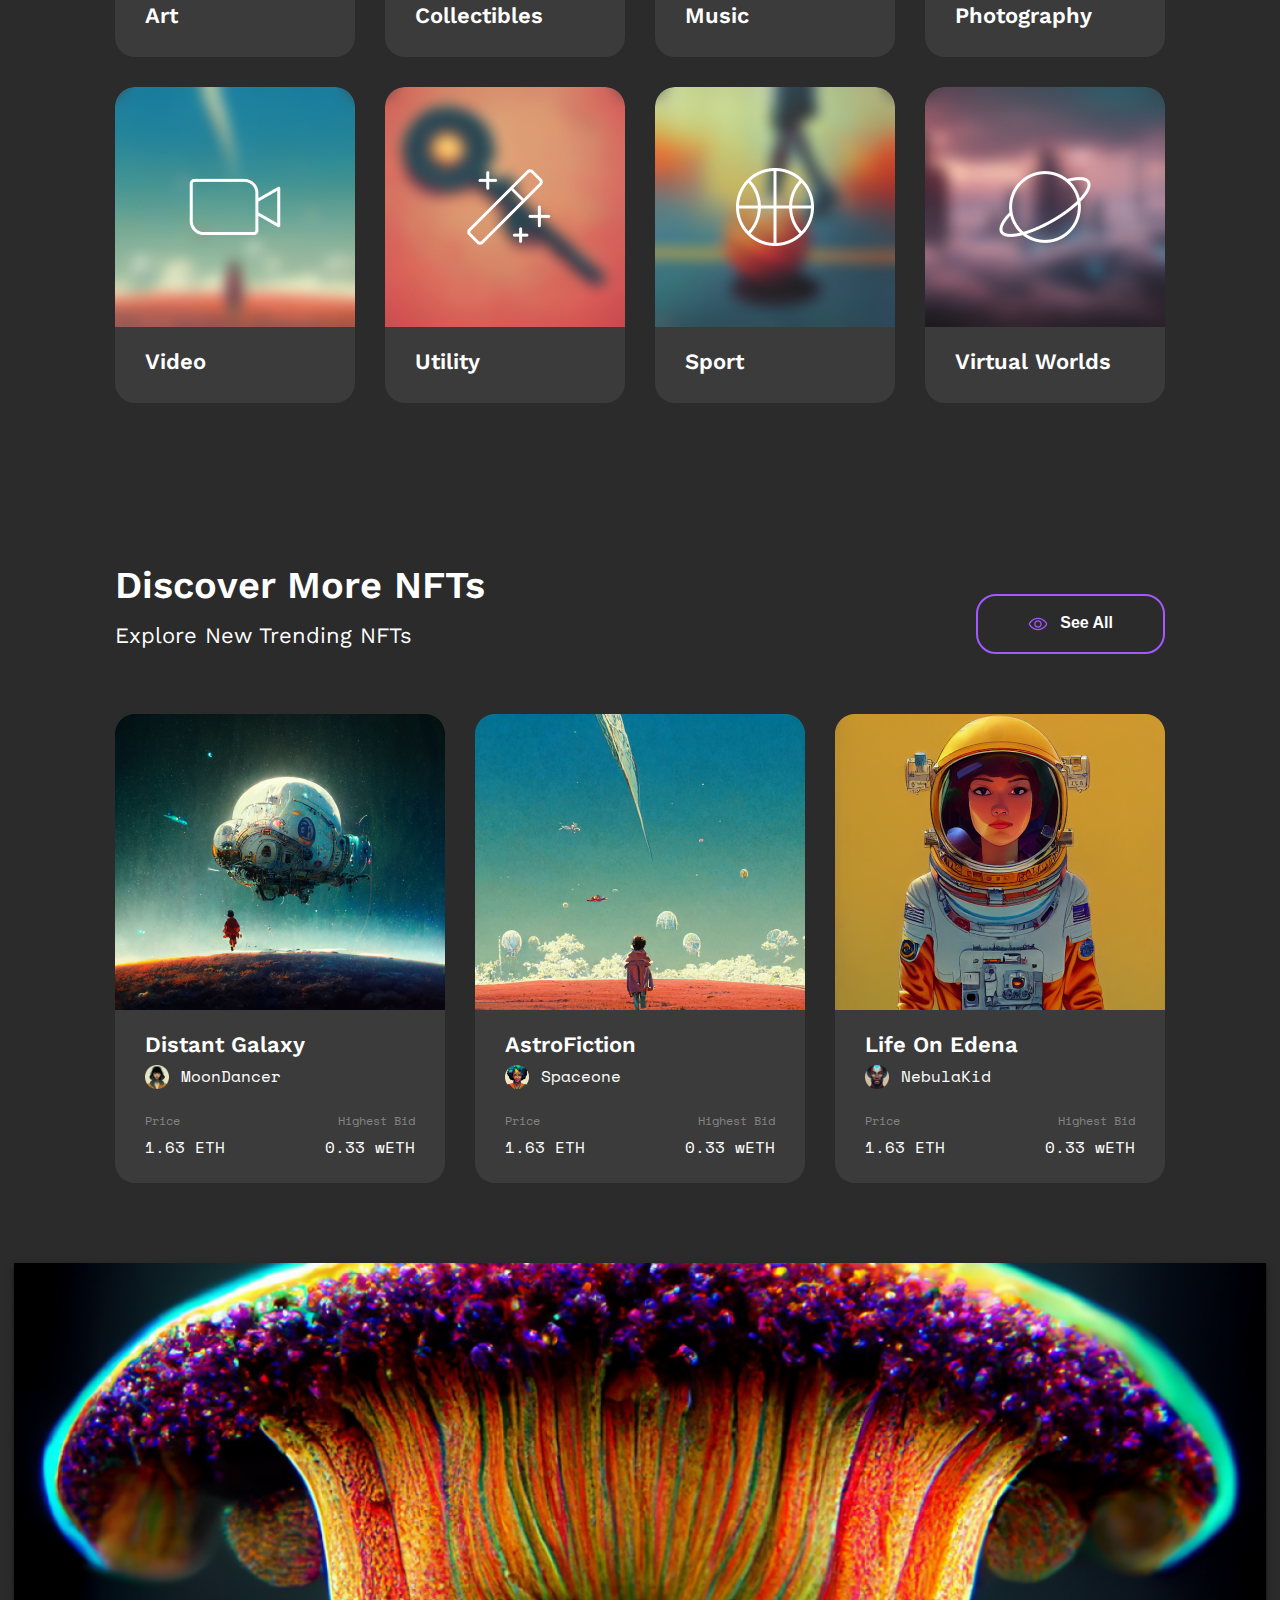
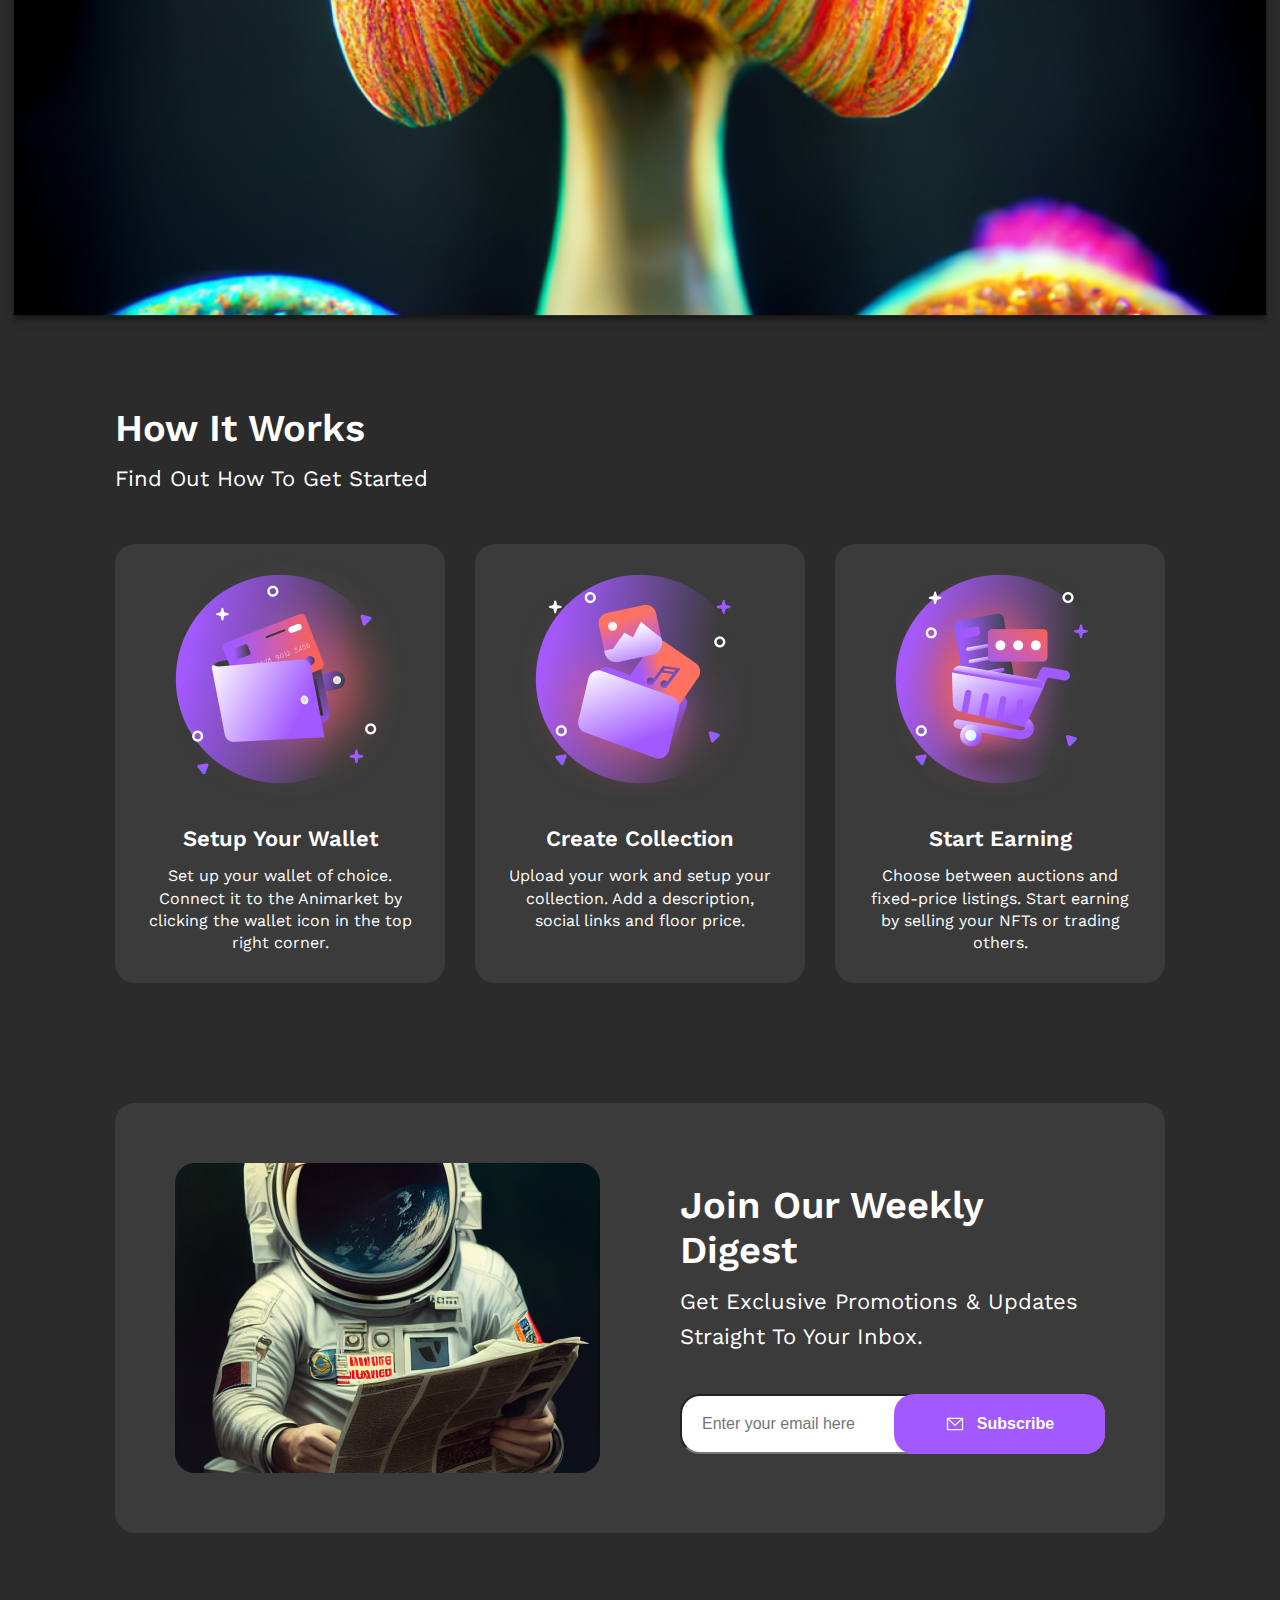
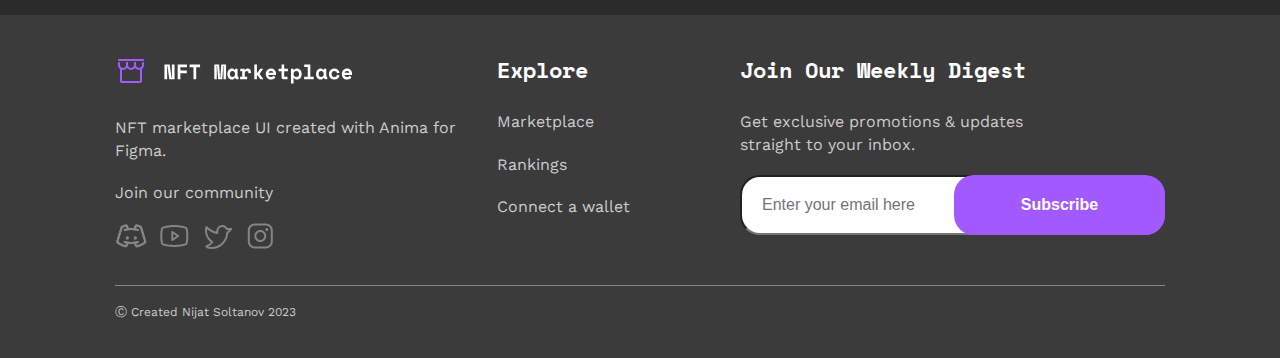
==== commit b87b6a22: "fix:sign up page js" ====
--- a/HTML/homepage.html
+++ b/HTML/homepage.html
@@ -9,6 +9,14 @@
     <link
       href="https://fonts.googleapis.com/css2?family=Space+Mono:wght@400;700&family=Work+Sans:wght@400;500;600;700;800;900&display=swap"
       rel="stylesheet"
+    />
+    <link
+      href="https://fonts.googleapis.com/icon?family=Material+Icons"
+      rel="stylesheet"
+    />
+    <link
+      rel="stylesheet"
+      href="https://cdnjs.cloudflare.com/ajax/libs/font-awesome/4.7.0/css/font-awesome.min.css"
     />
     <link rel="stylesheet" href="../Scss/main.css" />
     <title>Homepage</title>
@@ -191,7 +199,6 @@
         <img src="../Images/NFTHighlight.png" alt="NFTHighlight" />
       </div>
       <div id="highLightM">
-        <!-- <img src="../Images/NFTHighlightMobil.jpg" alt="NFTHighlight" /> -->
         <div class="text">
           <div class="left">
             <div>
@@ -260,8 +267,8 @@
           <h3>Join our weekly digest</h3>
           <p>Get exclusive promotions & updates straight to your inbox.</p>
           <div class="subscribeForm">
-            <input type="text" placeholder="Enter your email here" />
-            <button>
+            <input type="email" placeholder="Enter your email here" />
+            <button class="EmailBtn">
               <img src="../Images/svg/mail.svg" alt="Mail" /> Subscribe
             </button>
           </div>
@@ -297,7 +304,7 @@
           <p>Get exclusive promotions & updates straight to your inbox.</p>
           <div class="subscribeForm">
             <input type="text" placeholder="Enter your email here" />
-            <button>Subscribe</button>
+            <button class="EmailBtn">Subscribe</button>
           </div>
         </div>
       </div>
@@ -305,6 +312,18 @@
         <p>Ⓒ Created Nijat Soltanov 2023</p>
       </div>
     </footer>
+    <div class="toastDiv">
+      <div class="toast">
+        <i class="fa fa-check-circle" style="font-size: 30px; color: green"></i>
+        <p class="text">Bacardizzz aferinn mualllim</p>
+        <img src="../Images/svg/close.svg" alt="" />
+      </div>
+      <div class="toast">
+        <i class="material-icons" style="font-size: 30px; color: red">error</i>
+        <p class="text">Muallim email format duz deyil</p>
+        <img src="../Images/svg/close.svg" alt="" />
+      </div>
+    </div>
     <script src="../JavaScript/homepage.js"></script>
     <script src="../JavaScript/sidebar.js"></script>
   </body>
--- a/Scss/main.css
+++ b/Scss/main.css
@@ -237,7 +237,7 @@
   align-items: center;
   padding: 20px 30px;
   gap: 12px;
-  background-color: #a259ff;
+  background-color: rgb(162, 89, 255);
   border-radius: 20px;
   font-weight: 600;
   font-size: 16px;
@@ -246,6 +246,7 @@
   color: #ffffff;
   transition: 0.3s;
   border: 2px solid transparent;
+  cursor: pointer;
 }
 nav .nav_menu button:hover {
   transform: scale(0.9);
@@ -540,7 +541,7 @@
   align-items: center;
   padding: 20px 30px;
   gap: 12px;
-  background-color: #a259ff;
+  background-color: rgb(162, 89, 255);
   border-radius: 20px;
   font-weight: 600;
   font-size: 16px;
@@ -549,6 +550,7 @@
   color: #ffffff;
   transition: 0.3s;
   border: 2px solid transparent;
+  cursor: pointer;
   position: absolute;
   right: 0;
   top: 0;
@@ -562,6 +564,10 @@
   footer .footer_top > div:last-child .subscribeForm button {
     width: 315px;
   }
+}
+footer .footer_top > div:last-child .subscribeForm button:hover {
+  transform: scale(1);
+  opacity: 0.7;
 }
 @media screen and (max-width: 1050px) {
   footer .footer_top > div:last-child .subscribeForm button {
@@ -781,7 +787,7 @@
   align-items: center;
   padding: 20px 30px;
   gap: 12px;
-  background-color: #a259ff;
+  background-color: rgb(162, 89, 255);
   border-radius: 20px;
   font-weight: 600;
   font-size: 16px;
@@ -790,6 +796,7 @@
   color: #ffffff;
   transition: 0.3s;
   border: 2px solid transparent;
+  cursor: pointer;
   width: 224px;
   margin: 30px 0;
 }
@@ -1027,7 +1034,7 @@
   gap: 10px;
   width: 100px;
   height: 100px;
-  background: #a259ff;
+  background: rgb(162, 89, 255);
   border-radius: 20px;
   font-family: "Space Mono";
   font-weight: 700;
@@ -1141,7 +1148,8 @@
   color: #ffffff;
   transition: 0.3s;
   border: 2px solid transparent;
-  border-color: #a259ff;
+  cursor: pointer;
+  border-color: rgb(162, 89, 255);
   height: 60px;
   padding: 20px 50px !important;
 }
@@ -1317,7 +1325,8 @@
   color: #ffffff;
   transition: 0.3s;
   border: 2px solid transparent;
-  border-color: #a259ff;
+  cursor: pointer;
+  border-color: rgb(162, 89, 255);
   height: 60px;
   padding: 20px 50px !important;
   display: none;
@@ -1503,7 +1512,8 @@
   color: #ffffff;
   transition: 0.3s;
   border: 2px solid transparent;
-  border-color: #a259ff;
+  cursor: pointer;
+  border-color: rgb(162, 89, 255);
   height: 60px;
   padding: 20px 50px !important;
 }
@@ -1632,7 +1642,8 @@
   color: #ffffff;
   transition: 0.3s;
   border: 2px solid transparent;
-  border-color: #a259ff;
+  cursor: pointer;
+  border-color: rgb(162, 89, 255);
   height: 60px;
   padding: 20px 50px !important;
   display: none;
@@ -1798,6 +1809,7 @@
   color: #ffffff;
   transition: 0.3s;
   border: 2px solid transparent;
+  cursor: pointer;
   color: #2b2b2b;
   width: 198px;
   height: 60px;
@@ -2110,7 +2122,7 @@
   align-items: center;
   padding: 20px 30px;
   gap: 12px;
-  background-color: #a259ff;
+  background-color: rgb(162, 89, 255);
   border-radius: 20px;
   font-weight: 600;
   font-size: 16px;
@@ -2119,6 +2131,7 @@
   color: #ffffff;
   transition: 0.3s;
   border: 2px solid transparent;
+  cursor: pointer;
   position: absolute;
   right: 0;
   top: 0;
@@ -2133,6 +2146,10 @@
     width: 315px;
   }
 }
+body #subscribe .subscribe_container .emailInput .subscribeForm button:hover {
+  transform: scale(1);
+  opacity: 0.7;
+}
 @media screen and (max-width: 1050px) {
   body #subscribe .subscribe_container .emailInput .subscribeForm button {
     position: initial;
@@ -2140,6 +2157,44 @@
     width: 100%;
   }
 }
+body .toastDiv {
+  min-height: -moz-fit-content;
+  min-height: fit-content;
+  max-height: 100vh;
+  overflow-y: hidden;
+  display: flex;
+  flex-direction: column;
+  gap: 10px;
+  align-items: center;
+  position: fixed;
+  top: 30px;
+  right: 80px;
+  z-index: 1;
+}
+body .toastDiv .toast {
+  padding: 16px;
+  border-radius: 12px;
+  display: flex;
+  align-items: center;
+  justify-content: center;
+  gap: 10px;
+  width: 320px;
+  background-color: black;
+  position: relative;
+}
+body .toastDiv .toast .text {
+  width: 90%;
+  color: #ffffff;
+}
+body .toastDiv .toast i {
+  font-size: 30px;
+}
+body .toastDiv .toast img {
+  position: absolute;
+  width: 10px;
+  right: 5px;
+}
+
 #create {
   display: flex;
   justify-content: center;
@@ -2265,8 +2320,21 @@
   align-items: flex-start;
   gap: 15px;
 }
+@media screen and (max-width: 690px) {
+  #create .create_container > div .bottom .inputs {
+    gap: 10px;
+  }
+}
 #create .create_container > div .bottom .inputs div {
   position: relative;
+  display: flex;
+  flex-direction: column;
+  gap: 4px;
+}
+@media screen and (max-width: 690px) {
+  #create .create_container > div .bottom .inputs div {
+    gap: 2px;
+  }
 }
 #create .create_container > div .bottom .inputs div input {
   padding: 12px 20px 12px 52px;
@@ -2293,9 +2361,25 @@
 }
 #create .create_container > div .bottom .inputs div img {
   position: absolute;
-  left: 20px;
-  top: 50%;
+  left: 18px;
+  top: 43%;
   transform: translateY(-50%);
+}
+#create .create_container > div .bottom .inputs div p {
+  padding-left: 10px;
+  height: 6px;
+  color: red;
+}
+@media screen and (max-width: 1050px) {
+  #create .create_container > div .bottom .inputs div p {
+    font-size: 0.9em;
+  }
+}
+@media screen and (max-width: 690px) {
+  #create .create_container > div .bottom .inputs div p {
+    height: 3px;
+    font-size: 0.7em;
+  }
 }
 #create .create_container > div .bottom button {
   display: flex;
@@ -2303,7 +2387,7 @@
   align-items: center;
   padding: 20px 30px;
   gap: 12px;
-  background-color: #a259ff;
+  background-color: rgb(162, 89, 255);
   border-radius: 20px;
   font-weight: 600;
   font-size: 16px;
@@ -2312,6 +2396,7 @@
   color: #ffffff;
   transition: 0.3s;
   border: 2px solid transparent;
+  cursor: pointer;
   width: 100%;
   height: 46px;
 }
@@ -2322,6 +2407,14 @@
   #create .create_container > div .bottom button {
     width: 315px;
   }
+}
+#create .create_container > div .bottom button:hover {
+  transform: scale(0.9);
+}
+#create .create_container > div .bottom button:disabled {
+  background-color: #ffffff !important;
+  transform: scale(1) !important;
+  color: black;
 }
 @media screen and (max-width: 1050px) {
   #create .create_container > div .bottom button {
@@ -2440,7 +2533,7 @@
   align-items: center;
   padding: 20px 30px;
   gap: 12px;
-  background-color: #a259ff;
+  background-color: rgb(162, 89, 255);
   border-radius: 20px;
   font-weight: 600;
   font-size: 16px;
@@ -2449,6 +2542,7 @@
   color: #ffffff;
   transition: 0.3s;
   border: 2px solid transparent;
+  cursor: pointer;
   width: 186px;
   height: 60px;
 }
@@ -2477,7 +2571,8 @@
   color: #ffffff;
   transition: 0.3s;
   border: 2px solid transparent;
-  border: 2px solid #a259ff;
+  cursor: pointer;
+  border: 2px solid rgb(162, 89, 255);
 }
 #artistInfo .artisInfo_container .left .buttons button:last-child:hover {
   transform: scale(0.9);
@@ -2609,7 +2704,7 @@
   align-items: center;
   padding: 20px 30px;
   gap: 12px;
-  background-color: #a259ff;
+  background-color: rgb(162, 89, 255);
   border-radius: 20px;
   font-weight: 600;
   font-size: 16px;
@@ -2618,6 +2713,7 @@
   color: #ffffff;
   transition: 0.3s;
   border: 2px solid transparent;
+  cursor: pointer;
   width: 186px;
   height: 60px;
 }
@@ -2646,7 +2742,8 @@
   color: #ffffff;
   transition: 0.3s;
   border: 2px solid transparent;
-  border: 2px solid #a259ff;
+  cursor: pointer;
+  border: 2px solid rgb(162, 89, 255);
 }
 #artistInfo .artisInfo_container .right button:last-child:hover {
   transform: scale(0.9);
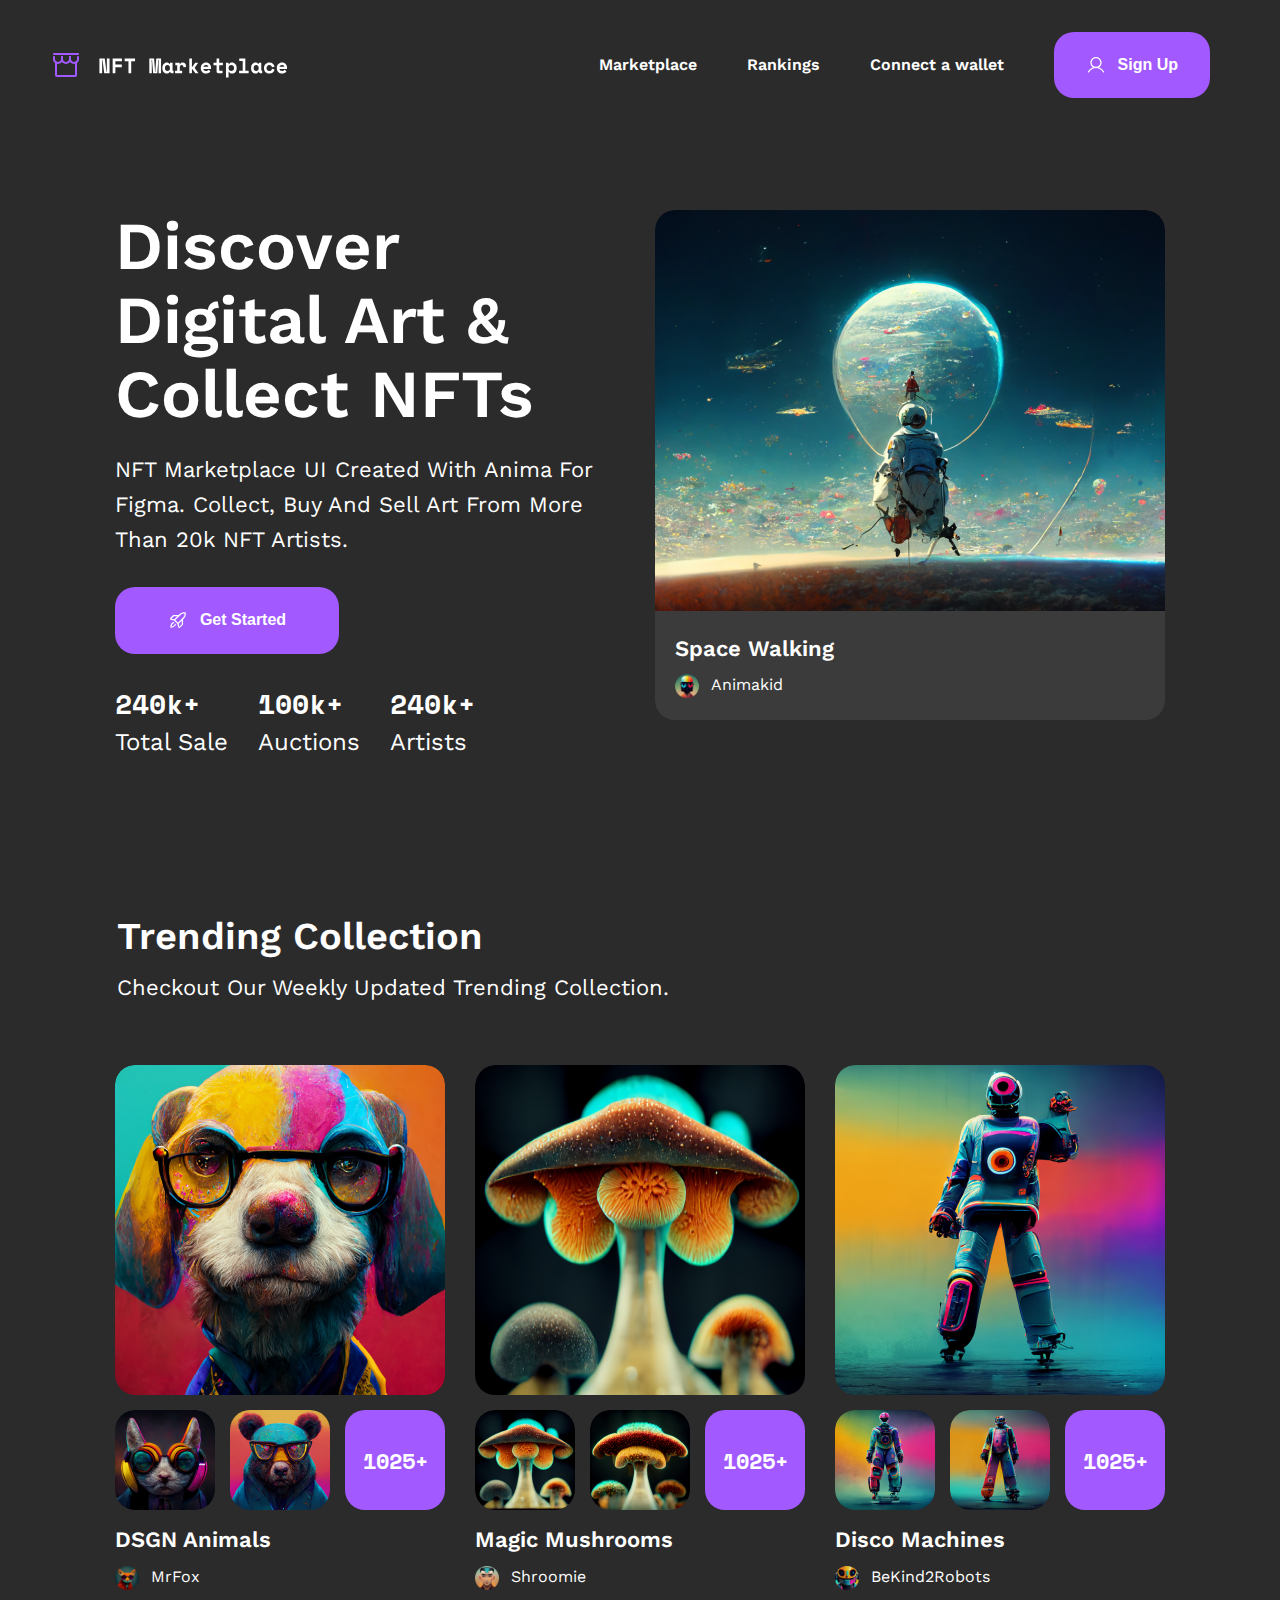
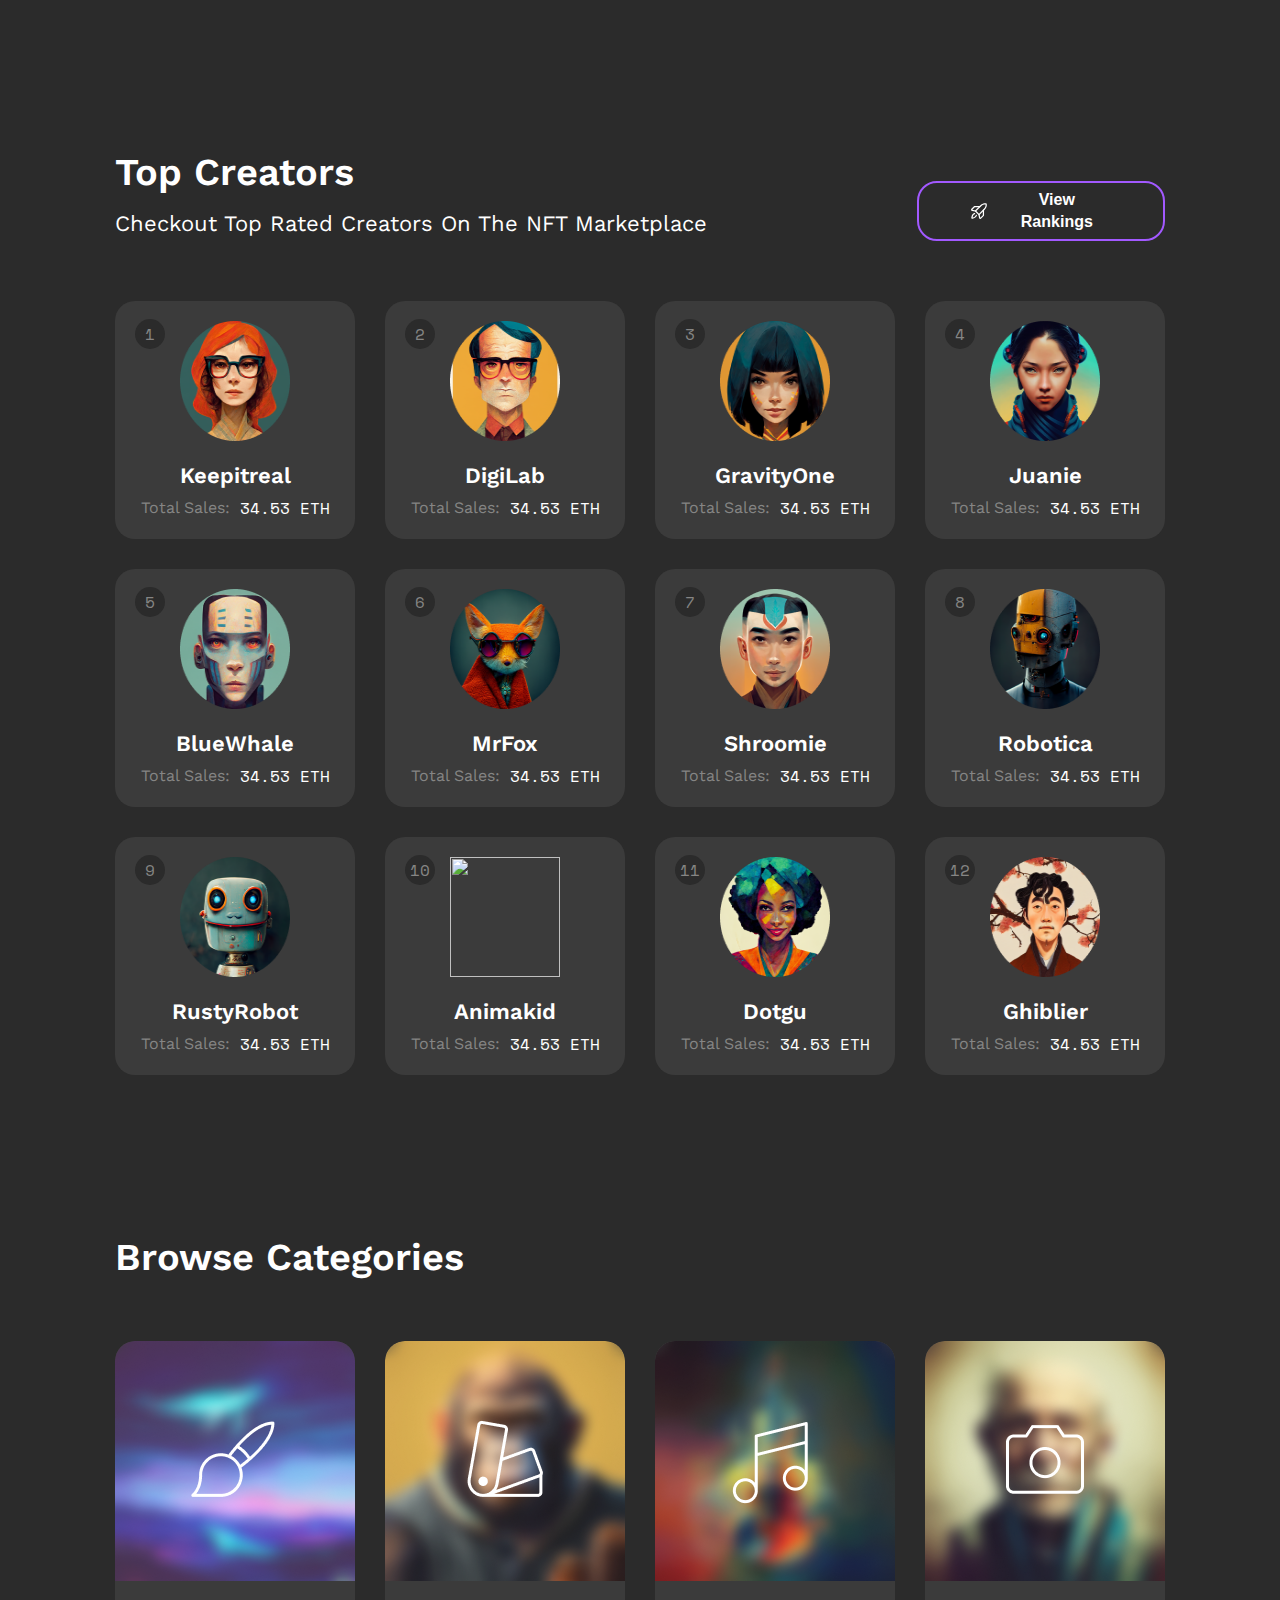
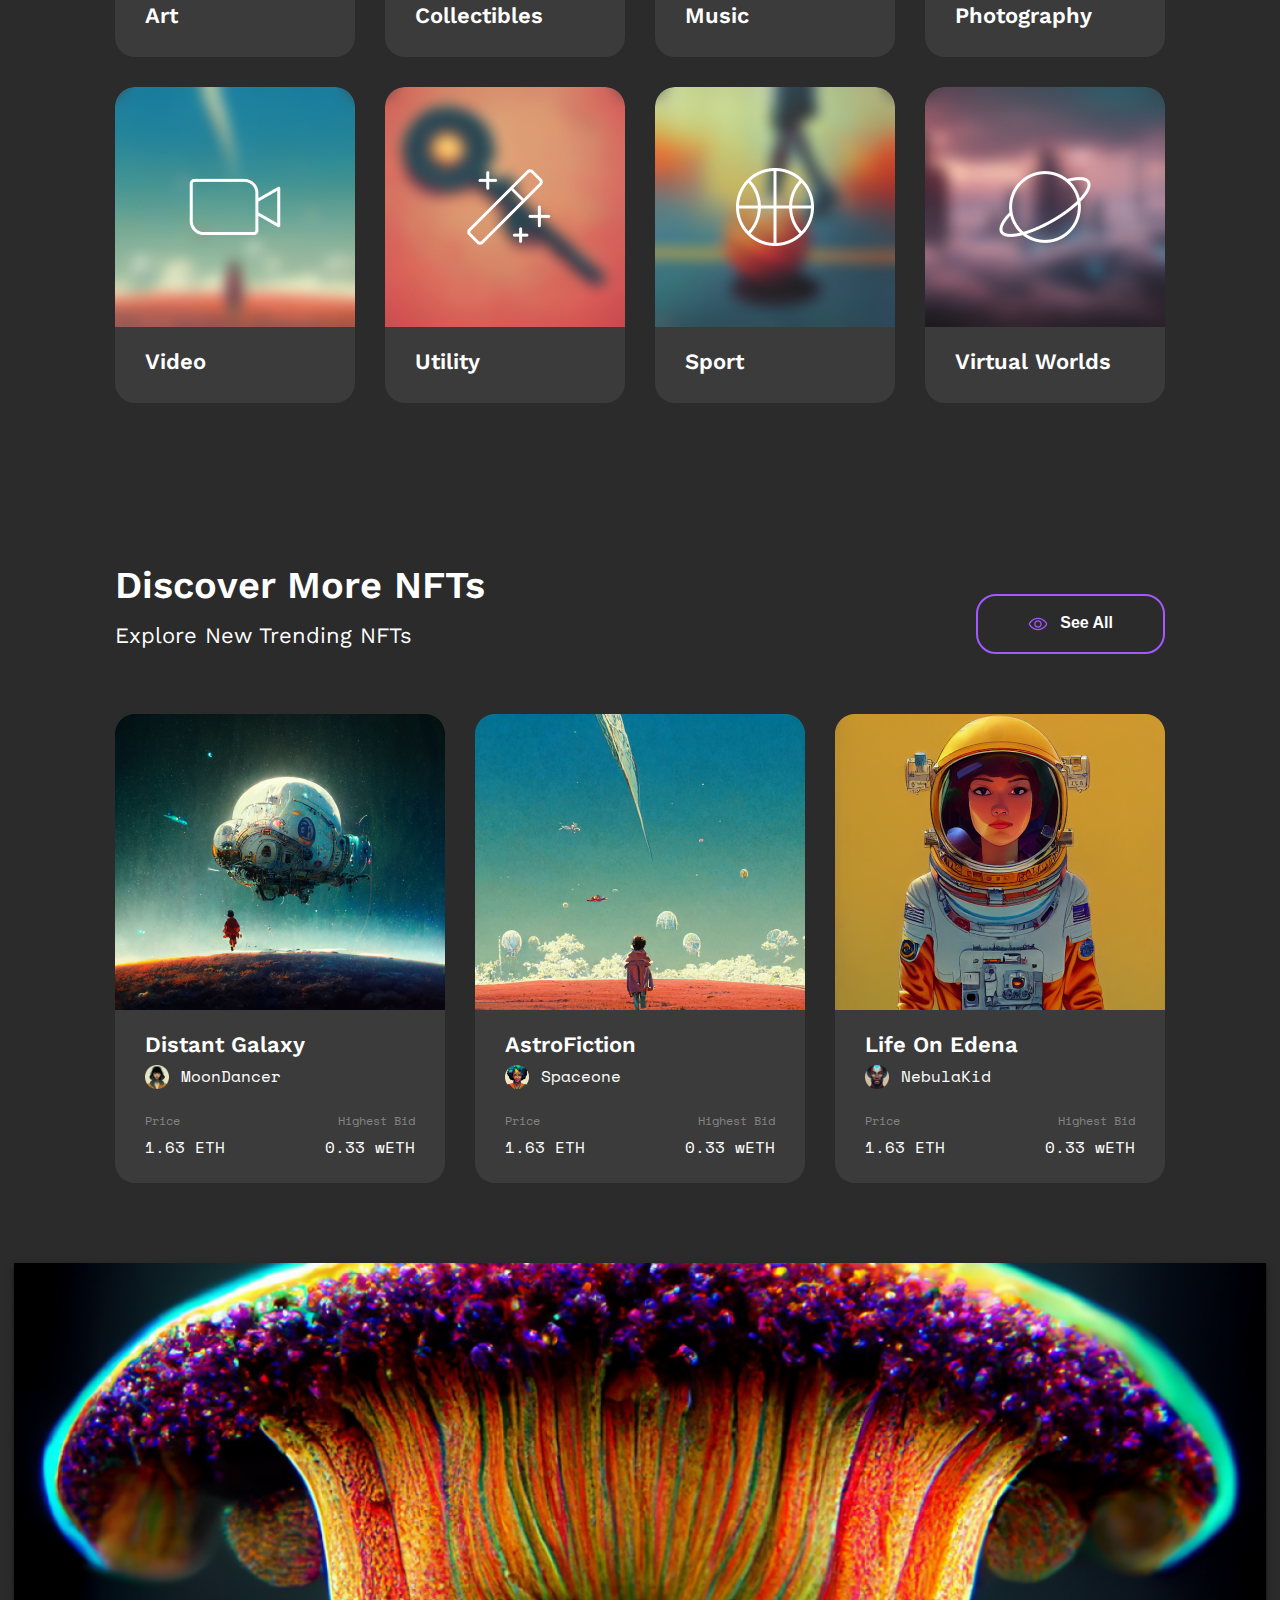
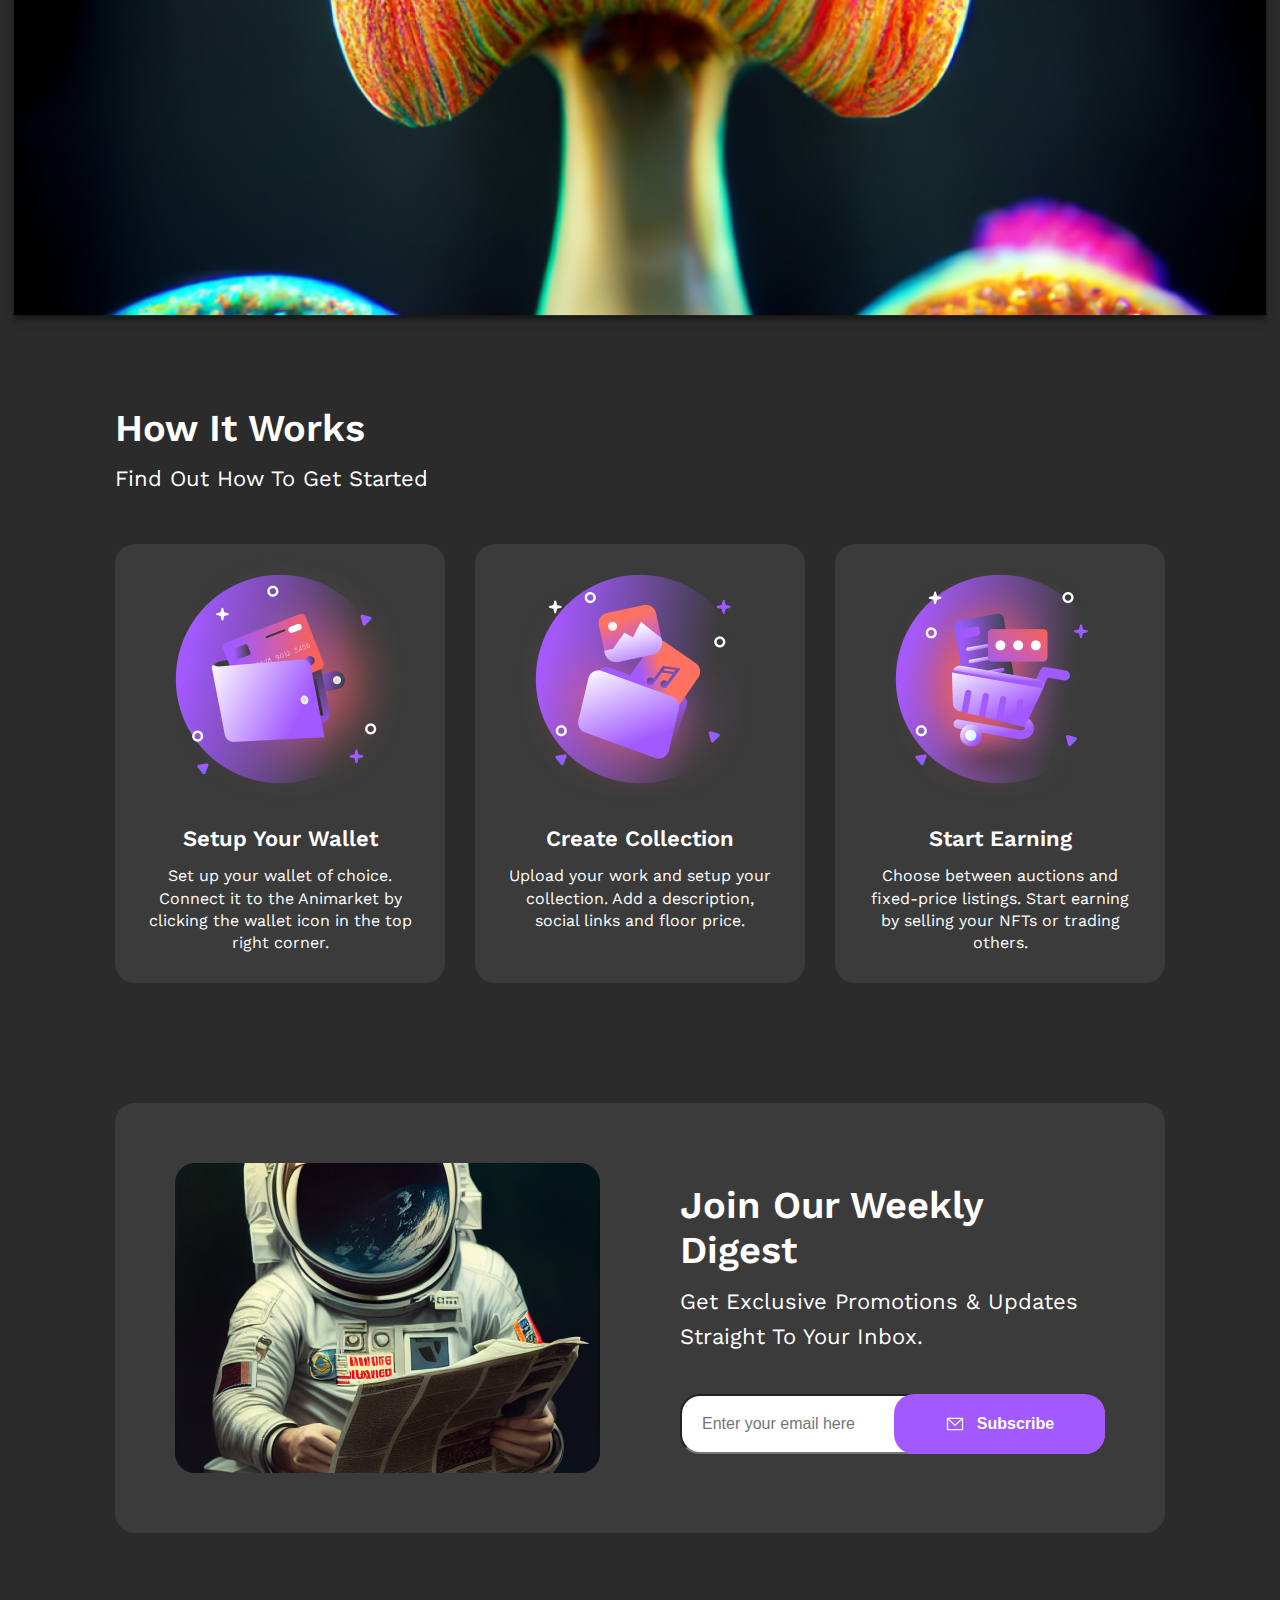
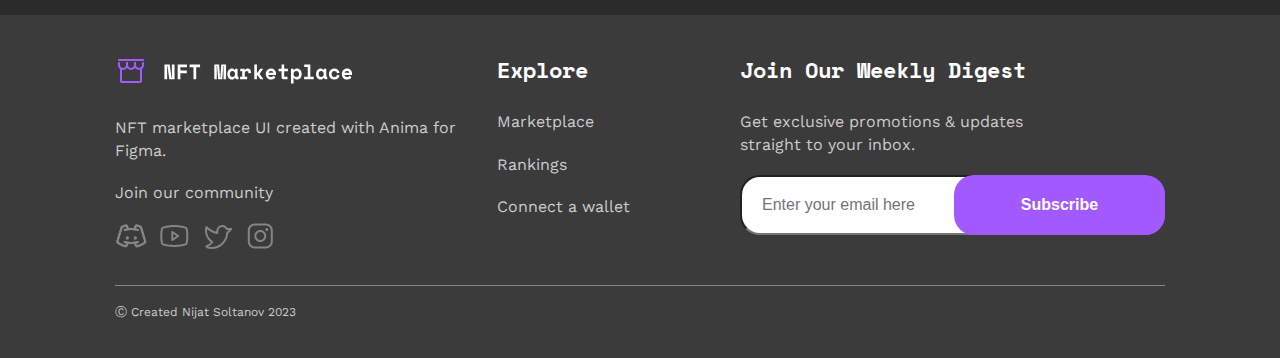
==== commit 9aae5994: "add:custom toast" ====
--- a/HTML/homepage.html
+++ b/HTML/homepage.html
@@ -278,10 +278,12 @@
     <footer>
       <div class="container footer_top">
         <div>
-          <div class="footer_logo">
-            <img src="../Images/svg/mainLogo.svg" alt="Main Logo" />
-            <img src="../Images/svg/NFTmarketplace.svg" alt="NFT text" />
-          </div>
+          <a href="./homepage.html">
+            <div class="footer_logo">
+              <img src="../Images/svg/mainLogo.svg" alt="Main Logo" />
+              <img src="../Images/svg/NFTmarketplace.svg" alt="NFT text" />
+            </div>
+          </a>
           <p>NFT marketplace UI created with Anima for Figma.</p>
           <p>Join our community</p>
           <div class="contact">
@@ -312,18 +314,7 @@
         <p>Ⓒ Created Nijat Soltanov 2023</p>
       </div>
     </footer>
-    <div class="toastDiv">
-      <div class="toast">
-        <i class="fa fa-check-circle" style="font-size: 30px; color: green"></i>
-        <p class="text">Bacardizzz aferinn mualllim</p>
-        <img src="../Images/svg/close.svg" alt="" />
-      </div>
-      <div class="toast">
-        <i class="material-icons" style="font-size: 30px; color: red">error</i>
-        <p class="text">Muallim email format duz deyil</p>
-        <img src="../Images/svg/close.svg" alt="" />
-      </div>
-    </div>
+    <div class="toastDiv"></div>
     <script src="../JavaScript/homepage.js"></script>
     <script src="../JavaScript/sidebar.js"></script>
   </body>
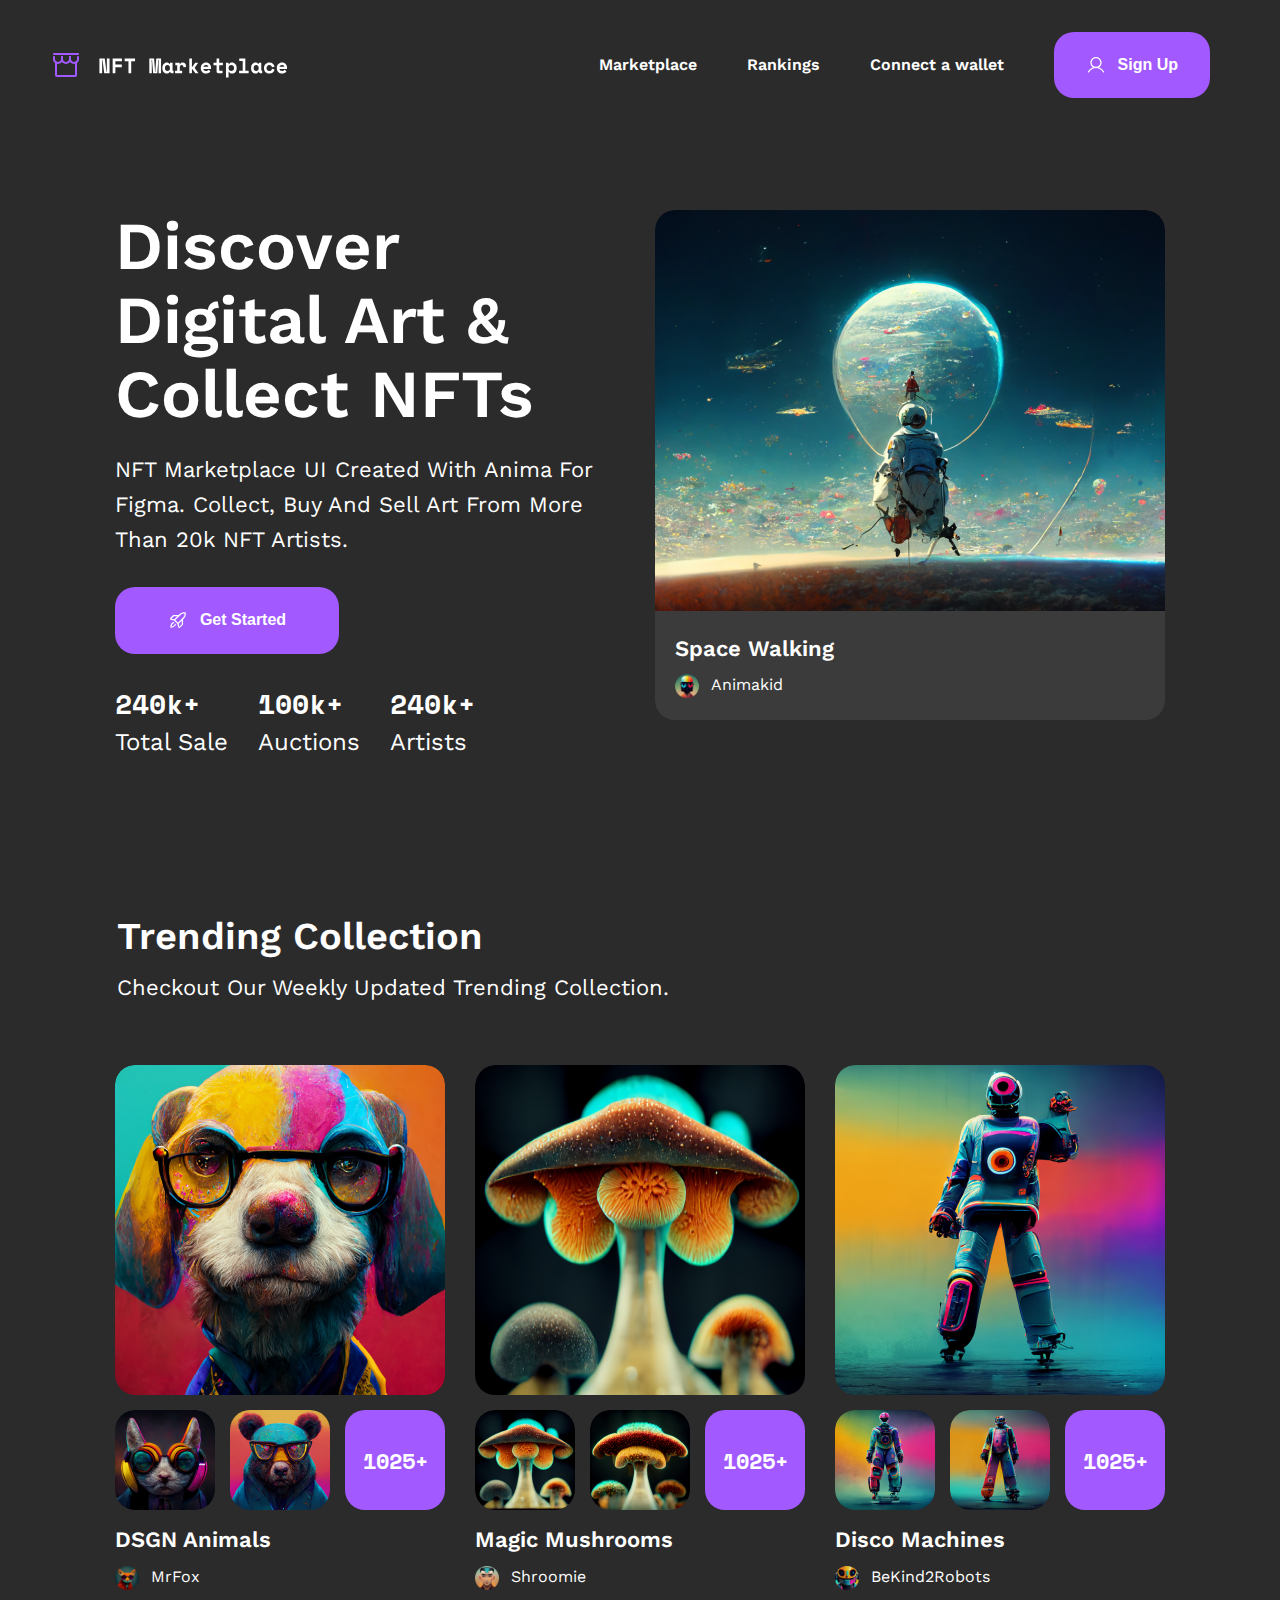
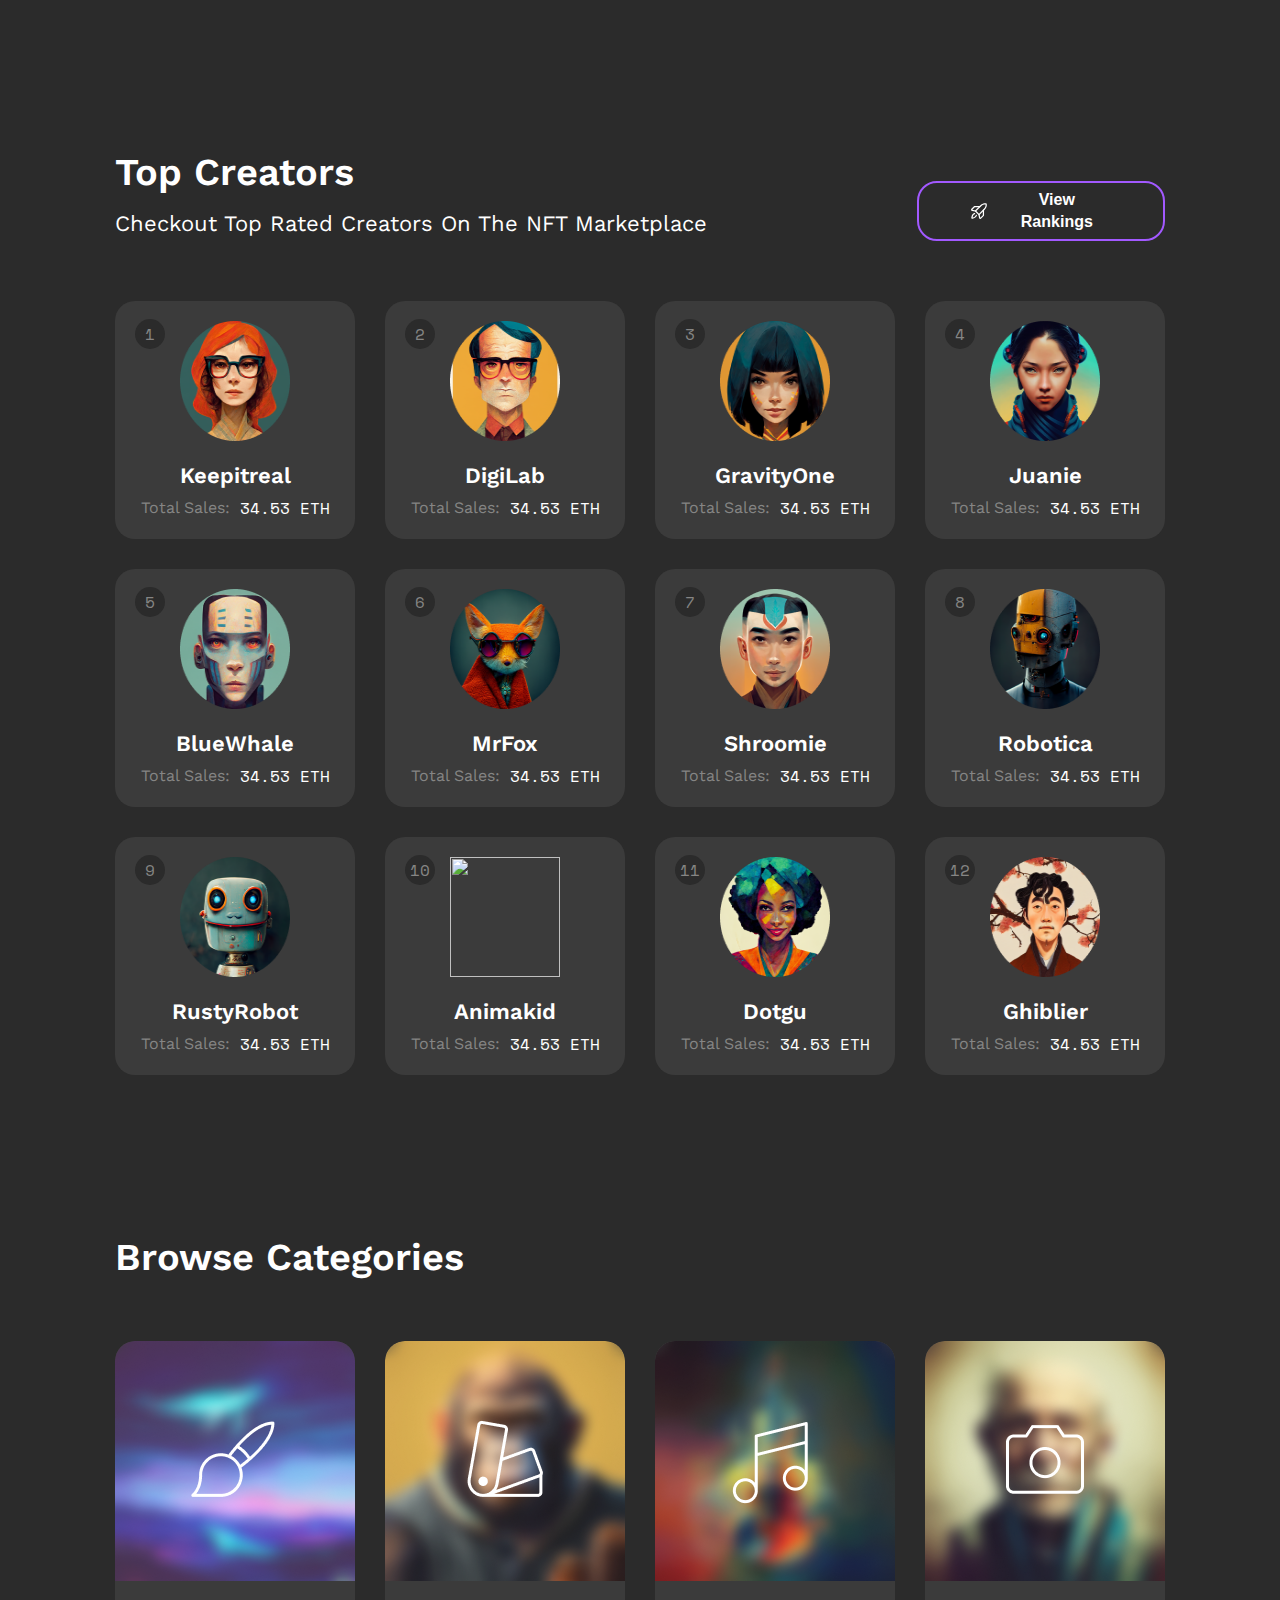
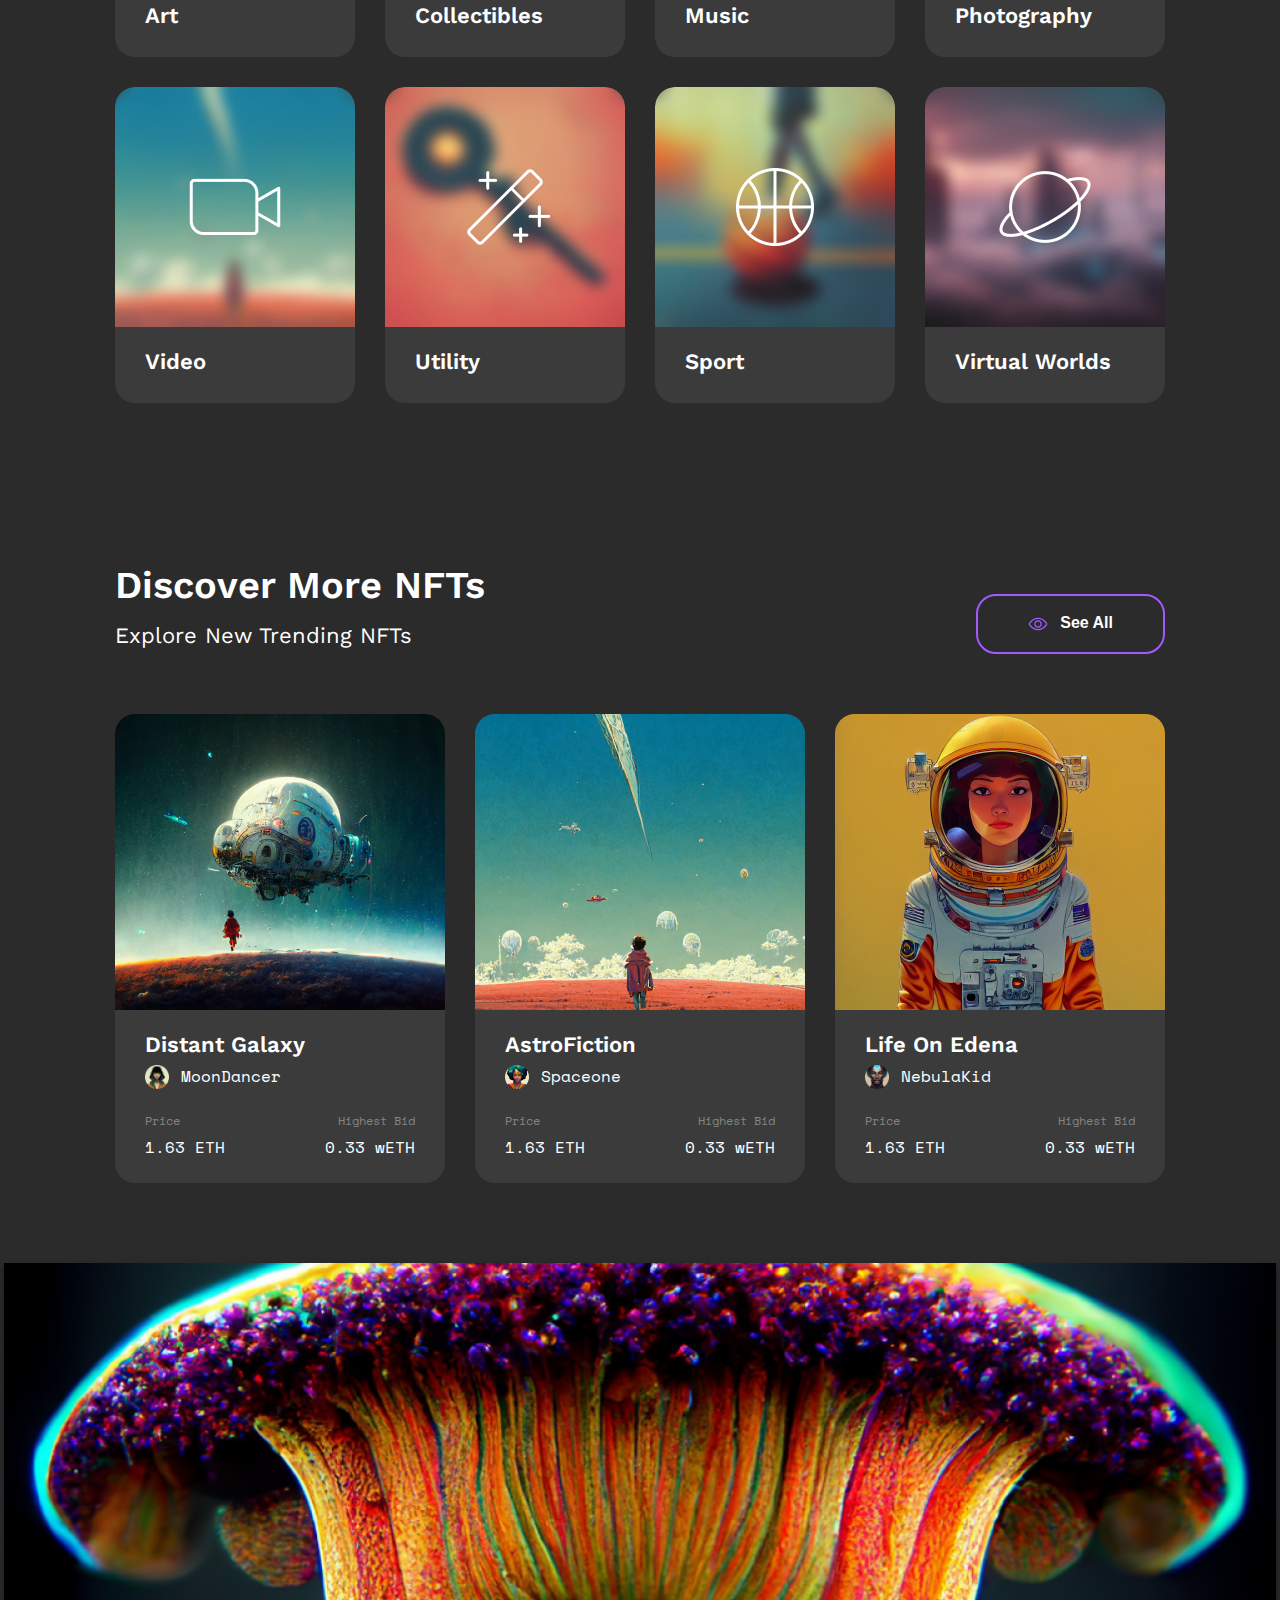
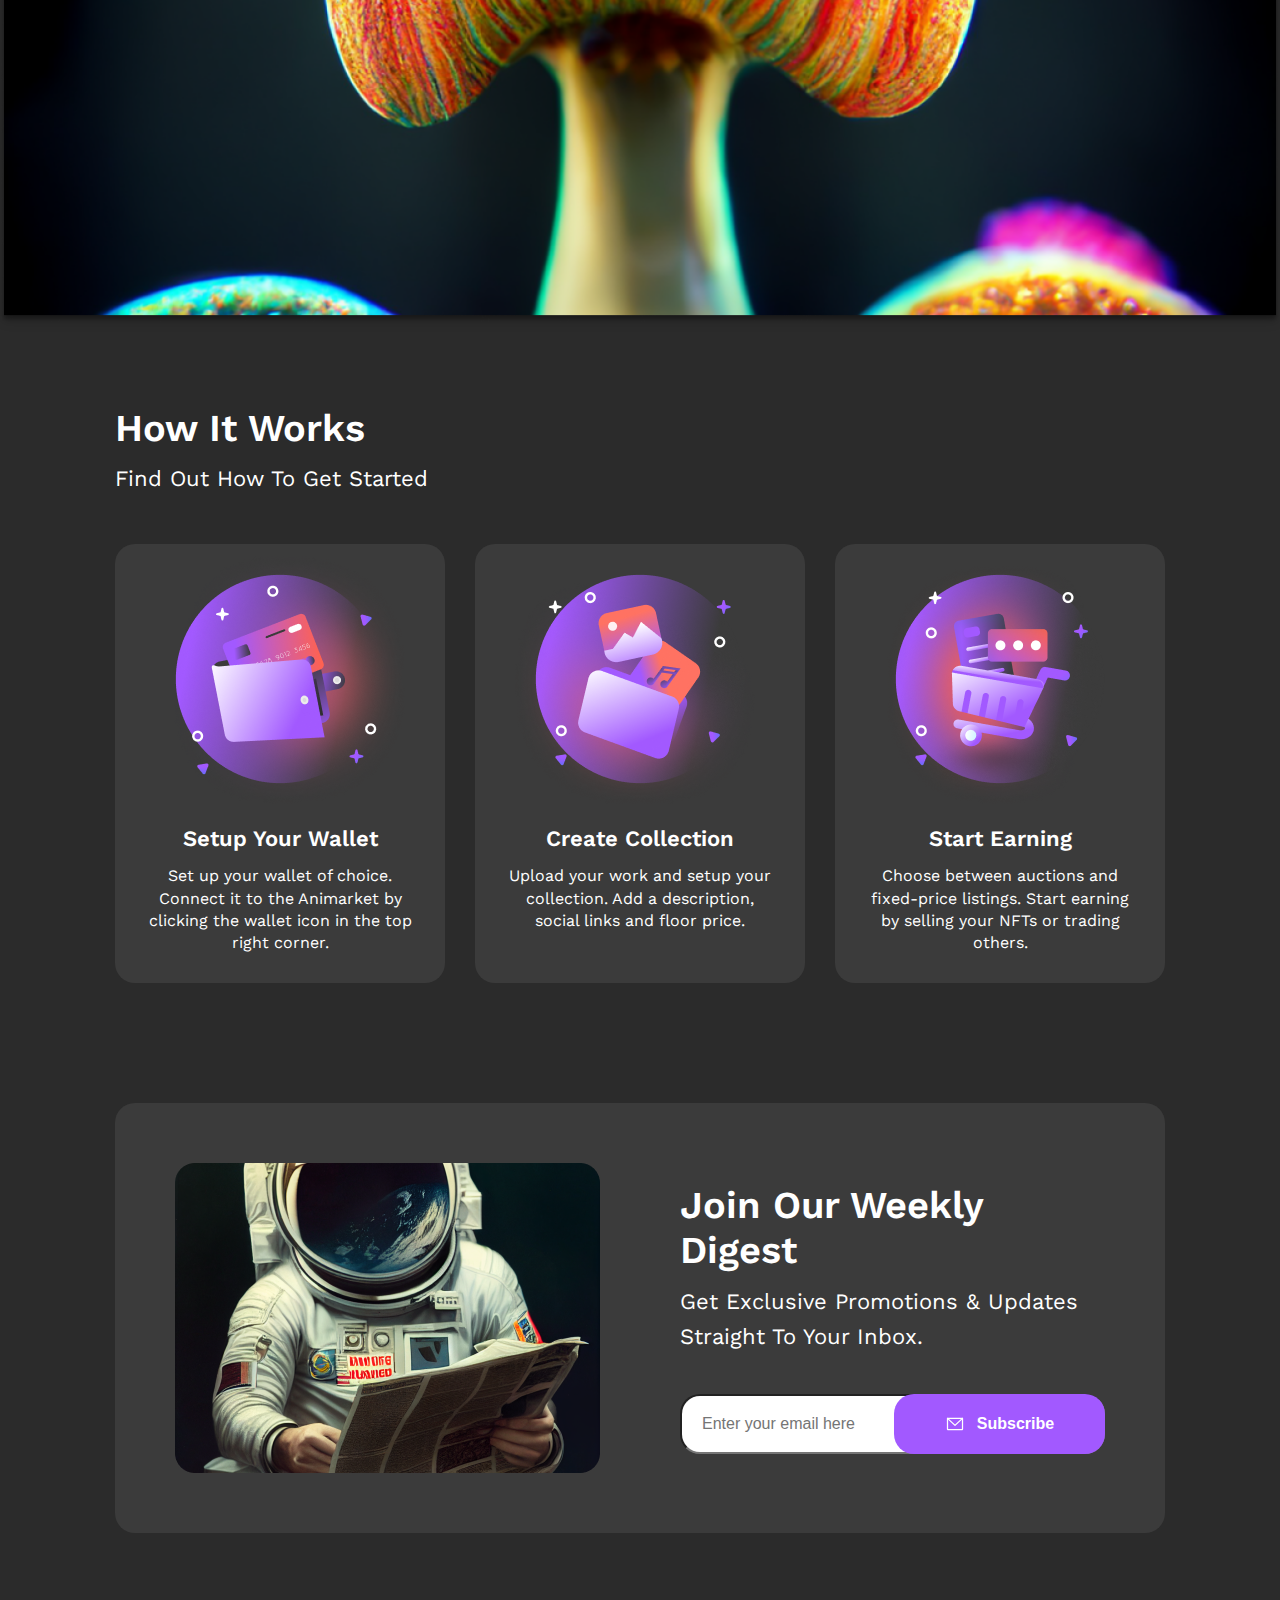
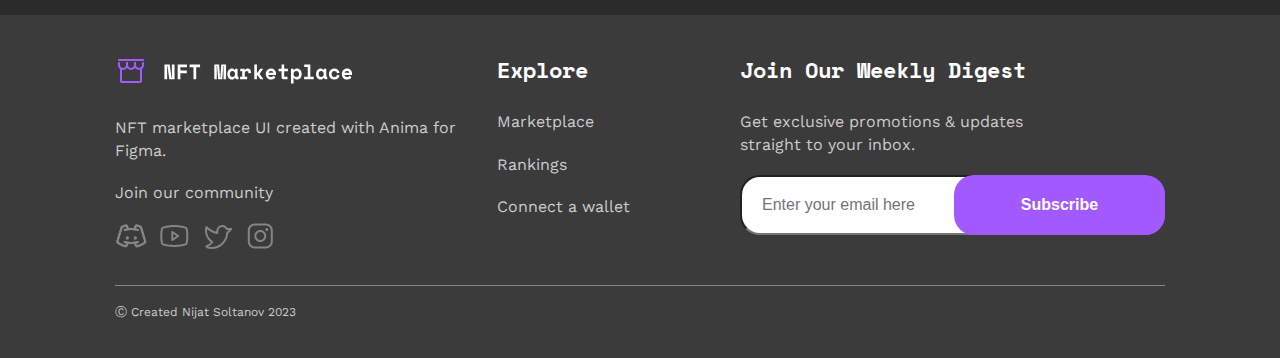
==== commit 2d16101a: "fix: sidebar and navbar" ====
--- a/HTML/homepage.html
+++ b/HTML/homepage.html
@@ -39,7 +39,11 @@
             Sign Up
           </button>
         </a>
-        <img src="../Images/svg/burgerMenu.svg" id="burgerIcon" alt="" />
+        <img
+          src="../Images/svg/burgerMenu.svg"
+          id="burgerIcon"
+          alt="Burger Icon"
+        />
         <div class="sideBar">
           <img src="../Images/svg/close.svg" alt="" />
           <div class="menu">
--- a/Scss/main.css
+++ b/Scss/main.css
@@ -237,7 +237,7 @@
   align-items: center;
   padding: 20px 30px;
   gap: 12px;
-  background-color: rgb(162, 89, 255);
+  background-color: #a259ff;
   border-radius: 20px;
   font-weight: 600;
   font-size: 16px;
@@ -272,7 +272,7 @@
   right: -300px;
   padding: 30px 20px;
   z-index: 100;
-  background-color: black;
+  background-color: #3b3b3b;
   display: none;
 }
 @media screen and (max-width: 1050px) {
@@ -289,13 +289,15 @@
 nav .nav_menu .sideBar > img {
   width: 20px;
   position: absolute;
-  right: 42px;
+  cursor: pointer;
+  right: 45px;
   top: 20px;
 }
 @media screen and (max-width: 690px) {
   nav .nav_menu .sideBar > img {
     width: 15px;
     right: 32px;
+    top: 22px;
   }
 }
 nav .nav_menu .sideBar .menu {
@@ -315,8 +317,13 @@
   border-radius: 10px;
   padding: 10px 15px;
 }
+@media screen and (max-width: 690px) {
+  nav .nav_menu .sideBar .menu a div {
+    justify-content: center;
+  }
+}
 nav .nav_menu .sideBar .menu a div:hover {
-  background-color: rgb(133, 133, 132);
+  background-color: #858584;
 }
 nav .nav_menu .sideBar .menu a div img {
   width: 30px;
@@ -378,7 +385,7 @@
   align-items: center;
   padding: 40px 195px;
   gap: 30px;
-  background: rgb(59, 59, 59);
+  background: #3b3b3b;
 }
 @media screen and (max-width: 1050px) {
   footer {
@@ -541,7 +548,7 @@
   align-items: center;
   padding: 20px 30px;
   gap: 12px;
-  background-color: rgb(162, 89, 255);
+  background-color: #a259ff;
   border-radius: 20px;
   font-weight: 600;
   font-size: 16px;
@@ -744,7 +751,7 @@
   padding: 20px;
   gap: 10px;
   border-radius: 0px 0px 20px 20px;
-  background: rgb(59, 59, 59);
+  background: #3b3b3b;
   width: 510px;
   height: 109px;
   color: #ffffff;
@@ -787,7 +794,7 @@
   align-items: center;
   padding: 20px 30px;
   gap: 12px;
-  background-color: rgb(162, 89, 255);
+  background-color: #a259ff;
   border-radius: 20px;
   font-weight: 600;
   font-size: 16px;
@@ -886,7 +893,7 @@
   padding: 20px;
   gap: 10px;
   border-radius: 0px 0px 20px 20px;
-  background: rgb(59, 59, 59);
+  background: #3b3b3b;
   width: 510px;
   height: 109px;
   color: #ffffff;
@@ -1034,7 +1041,7 @@
   gap: 10px;
   width: 100px;
   height: 100px;
-  background: rgb(162, 89, 255);
+  background: #a259ff;
   border-radius: 20px;
   font-family: "Space Mono";
   font-weight: 700;
@@ -1149,7 +1156,7 @@
   transition: 0.3s;
   border: 2px solid transparent;
   cursor: pointer;
-  border-color: rgb(162, 89, 255);
+  border-color: #a259ff;
   height: 60px;
   padding: 20px 50px !important;
 }
@@ -1183,7 +1190,7 @@
   isolation: isolate;
   width: 240px;
   height: 238px;
-  background: rgb(59, 59, 59);
+  background: #3b3b3b;
   border-radius: 20px;
   position: relative;
 }
@@ -1232,7 +1239,7 @@
   display: flex;
   align-items: center;
   text-align: center;
-  color: rgb(133, 133, 132);
+  color: #858584;
 }
 @media screen and (max-width: 1050px) {
   body #top_creator .avatars a .avatar .number {
@@ -1297,7 +1304,7 @@
 }
 body #top_creator .avatars a .avatar .text div p:first-child {
   text-align: right;
-  color: rgb(133, 133, 132);
+  color: #858584;
 }
 @media screen and (max-width: 1050px) {
   body #top_creator .avatars a .avatar .text div p:first-child {
@@ -1326,7 +1333,7 @@
   transition: 0.3s;
   border: 2px solid transparent;
   cursor: pointer;
-  border-color: rgb(162, 89, 255);
+  border-color: #a259ff;
   height: 60px;
   padding: 20px 50px !important;
   display: none;
@@ -1386,7 +1393,7 @@
   align-items: flex-start;
   width: 240px;
   height: 316px;
-  background: rgb(59, 59, 59);
+  background: #3b3b3b;
   border-radius: 20px;
 }
 @media screen and (max-width: 1050px) {
@@ -1513,7 +1520,7 @@
   transition: 0.3s;
   border: 2px solid transparent;
   cursor: pointer;
-  border-color: rgb(162, 89, 255);
+  border-color: #a259ff;
   height: 60px;
   padding: 20px 50px !important;
 }
@@ -1541,7 +1548,7 @@
   align-items: center;
   width: 330px;
   height: 469px;
-  background: rgb(59, 59, 59);
+  background: #3b3b3b;
   border-radius: 20px;
 }
 @media screen and (max-width: 690px) {
@@ -1603,7 +1610,7 @@
   font-weight: 400;
   font-size: 12px;
   line-height: 110%;
-  color: rgb(133, 133, 132);
+  color: #858584;
 }
 body #discoverMore .discoverCards .discoverCard .text .bottom p:last-child {
   font-family: "Space Mono";
@@ -1643,7 +1650,7 @@
   transition: 0.3s;
   border: 2px solid transparent;
   cursor: pointer;
-  border-color: rgb(162, 89, 255);
+  border-color: #a259ff;
   height: 60px;
   padding: 20px 50px !important;
   display: none;
@@ -1668,7 +1675,7 @@
 }
 body #highLight #highLightD img {
   filter: drop-shadow(0px 4px 4px rgba(0, 0, 0, 0.25));
-  width: calc(100vw - 20px);
+  width: 100vw;
   height: 660px;
 }
 @media screen and (max-width: 1050px) {
@@ -1678,7 +1685,7 @@
 }
 body #highLight #highLightM {
   display: none;
-  width: calc(100vw - 20px);
+  width: 100vw;
   height: 630px;
   background-image: url("../../Images/NFTHighlightMobil.jpg");
   background-position: center;
@@ -1726,7 +1733,7 @@
   gap: 12px;
   width: 151px;
   height: 44px;
-  background: rgb(59, 59, 59);
+  background: #3b3b3b;
   border-radius: 20px;
 }
 body #highLight #highLightM .text .left > div img {
@@ -1926,7 +1933,7 @@
   align-items: center;
   padding: 10px 30px 30px;
   gap: 20px;
-  background: rgb(59, 59, 59);
+  background: #3b3b3b;
   border-radius: 20px;
   width: 330px;
   height: 439px;
@@ -2027,7 +2034,7 @@
   align-items: center;
   padding: 60px;
   gap: 80px;
-  background: rgb(59, 59, 59);
+  background: #3b3b3b;
   border-radius: 20px;
 }
 @media screen and (max-width: 1050px) {
@@ -2122,7 +2129,7 @@
   align-items: center;
   padding: 20px 30px;
   gap: 12px;
-  background-color: rgb(162, 89, 255);
+  background-color: #a259ff;
   border-radius: 20px;
   font-weight: 600;
   font-size: 16px;
@@ -2169,7 +2176,17 @@
   position: fixed;
   top: 30px;
   right: 80px;
-  z-index: 1;
+  transition: 0.3s all;
+}
+@media screen and (max-width: 1050px) {
+  body .toastDiv {
+    right: 20px;
+  }
+}
+@media screen and (max-width: 690px) {
+  body .toastDiv {
+    top: 10px;
+  }
 }
 body .toastDiv .toast {
   padding: 16px;
@@ -2182,17 +2199,44 @@
   background-color: black;
   position: relative;
 }
+@media screen and (max-width: 1050px) {
+  body .toastDiv .toast {
+    padding: 13px;
+  }
+}
+@media screen and (max-width: 690px) {
+  body .toastDiv .toast {
+    width: 200px;
+    padding: 10px;
+  }
+}
 body .toastDiv .toast .text {
   width: 90%;
   color: #ffffff;
 }
+@media screen and (max-width: 690px) {
+  body .toastDiv .toast .text {
+    font-size: 12px;
+  }
+}
 body .toastDiv .toast i {
   font-size: 30px;
+}
+@media screen and (max-width: 690px) {
+  body .toastDiv .toast i {
+    font-size: 20px;
+  }
 }
 body .toastDiv .toast img {
   position: absolute;
   width: 10px;
-  right: 5px;
+  right: 7px;
+  top: 10px;
+}
+@media screen and (max-width: 690px) {
+  body .toastDiv .toast img {
+    width: 8px;
+  }
 }
 
 #create {
@@ -2339,7 +2383,7 @@
 #create .create_container > div .bottom .inputs div input {
   padding: 12px 20px 12px 52px;
   background: #ffffff;
-  border: 1px solid rgb(133, 133, 132);
+  border: 1px solid #858584;
   border-radius: 20px;
   width: 330px;
   height: 46px;
@@ -2387,7 +2431,7 @@
   align-items: center;
   padding: 20px 30px;
   gap: 12px;
-  background-color: rgb(162, 89, 255);
+  background-color: #a259ff;
   border-radius: 20px;
   font-weight: 600;
   font-size: 16px;
@@ -2533,7 +2577,7 @@
   align-items: center;
   padding: 20px 30px;
   gap: 12px;
-  background-color: rgb(162, 89, 255);
+  background-color: #a259ff;
   border-radius: 20px;
   font-weight: 600;
   font-size: 16px;
@@ -2572,7 +2616,7 @@
   transition: 0.3s;
   border: 2px solid transparent;
   cursor: pointer;
-  border: 2px solid rgb(162, 89, 255);
+  border: 2px solid #a259ff;
 }
 #artistInfo .artisInfo_container .left .buttons button:last-child:hover {
   transform: scale(0.9);
@@ -2704,7 +2748,7 @@
   align-items: center;
   padding: 20px 30px;
   gap: 12px;
-  background-color: rgb(162, 89, 255);
+  background-color: #a259ff;
   border-radius: 20px;
   font-weight: 600;
   font-size: 16px;
@@ -2743,7 +2787,7 @@
   transition: 0.3s;
   border: 2px solid transparent;
   cursor: pointer;
-  border: 2px solid rgb(162, 89, 255);
+  border: 2px solid #a259ff;
 }
 #artistInfo .artisInfo_container .right button:last-child:hover {
   transform: scale(0.9);
@@ -2797,7 +2841,7 @@
   padding: 5px 10px;
   gap: 10px;
   height: 32px;
-  background: rgb(59, 59, 59);
+  background: #3b3b3b;
   border-radius: 20px;
   font-weight: 400;
   font-size: 16px;
@@ -2834,7 +2878,7 @@
   align-items: center;
   padding: 80px 0px;
   gap: 30px;
-  background: rgb(59, 59, 59);
+  background: #3b3b3b;
 }
 #nftCards .nftCards_container {
   display: flex;
@@ -3104,7 +3148,7 @@
   align-items: center;
   padding: 12px 0px;
   gap: 10px;
-  border: 1px solid rgb(59, 59, 59);
+  border: 1px solid #3b3b3b;
   border-radius: 20px;
 }
 #rankings .head > div {
@@ -3184,7 +3228,7 @@
   align-items: center;
   padding: 12px 0px;
   gap: 10px;
-  background-color: rgb(59, 59, 59);
+  background-color: #3b3b3b;
   border-radius: 20px;
 }
 #rankings .item > div {
@@ -3401,7 +3445,7 @@
   padding: 18px 20px;
   gap: 10px;
   background-color: transparent;
-  border: 1px solid rgb(59, 59, 59);
+  border: 1px solid #3b3b3b;
   border-radius: 20px;
   width: 100%;
   color: #ffffff;
@@ -3447,7 +3491,7 @@
   cursor: pointer;
 }
 #browseFrame .browseFrame_container div h5 {
-  color: rgb(133, 133, 132);
+  color: #858584;
 }
 #browseFrame .browseFrame_container div p {
   font-family: "Space Mono";
@@ -3456,7 +3500,7 @@
   align-items: center;
   padding: 5px 10px;
   gap: 10px;
-  background-color: rgb(59, 59, 59);
+  background-color: #3b3b3b;
   color: #ffffff;
   border-radius: 20px;
 }
@@ -3467,7 +3511,7 @@
   align-items: center;
   padding: 80px 0px;
   gap: 30px;
-  background: rgb(59, 59, 59);
+  background: #3b3b3b;
 }
 #nftCardsBrowse .nftCards_container {
   display: flex;
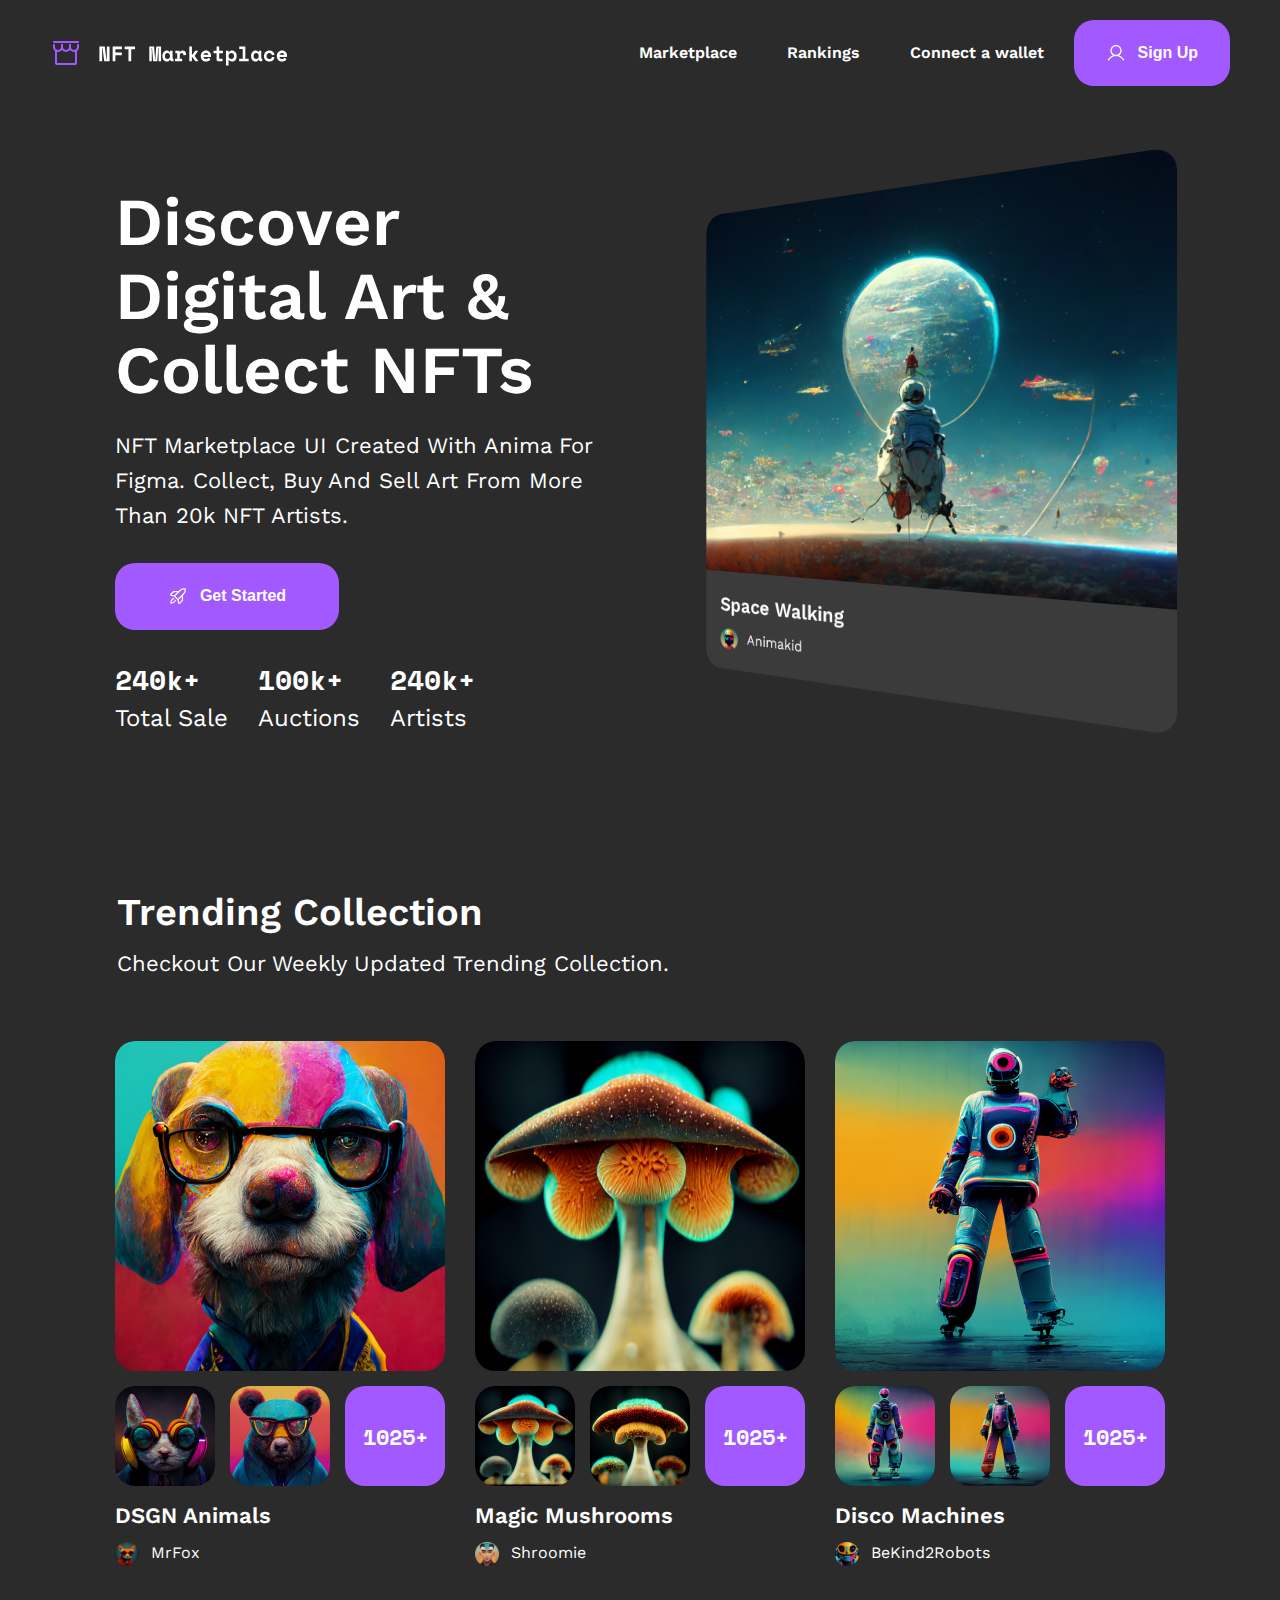
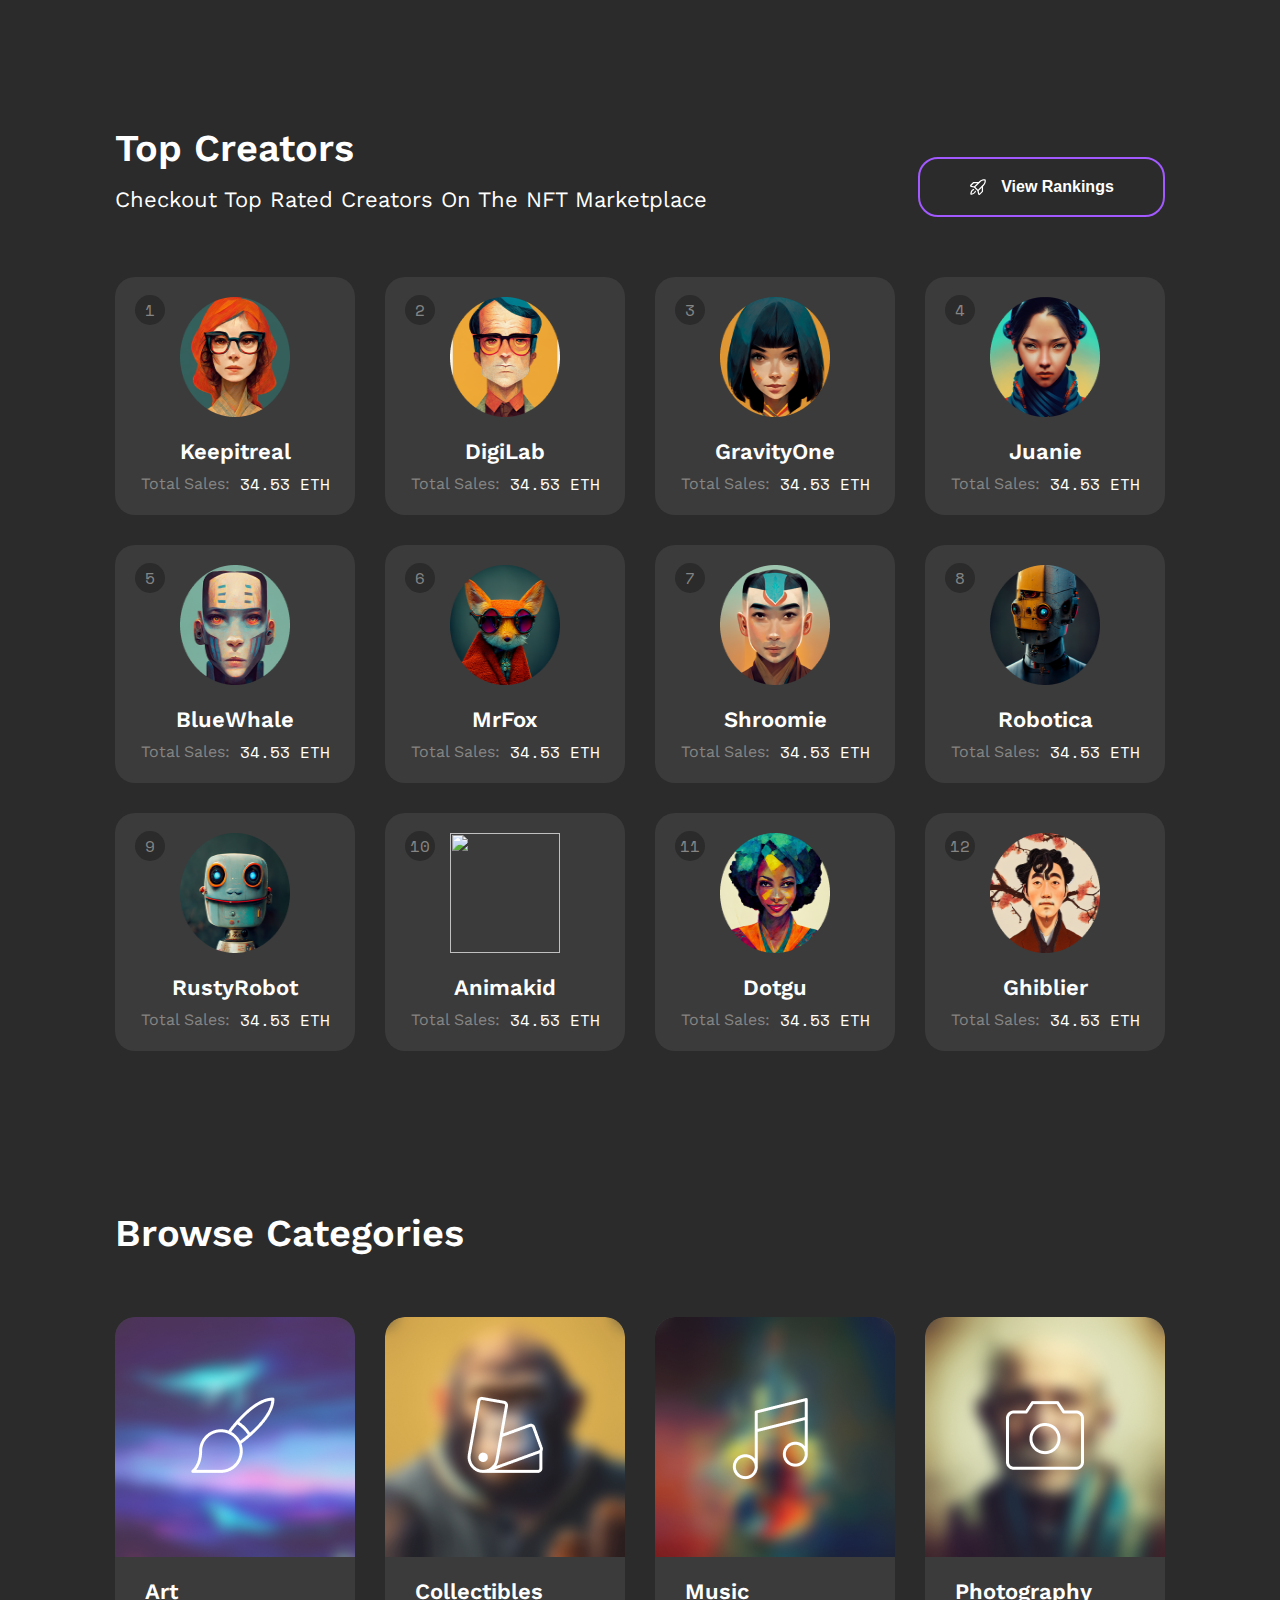
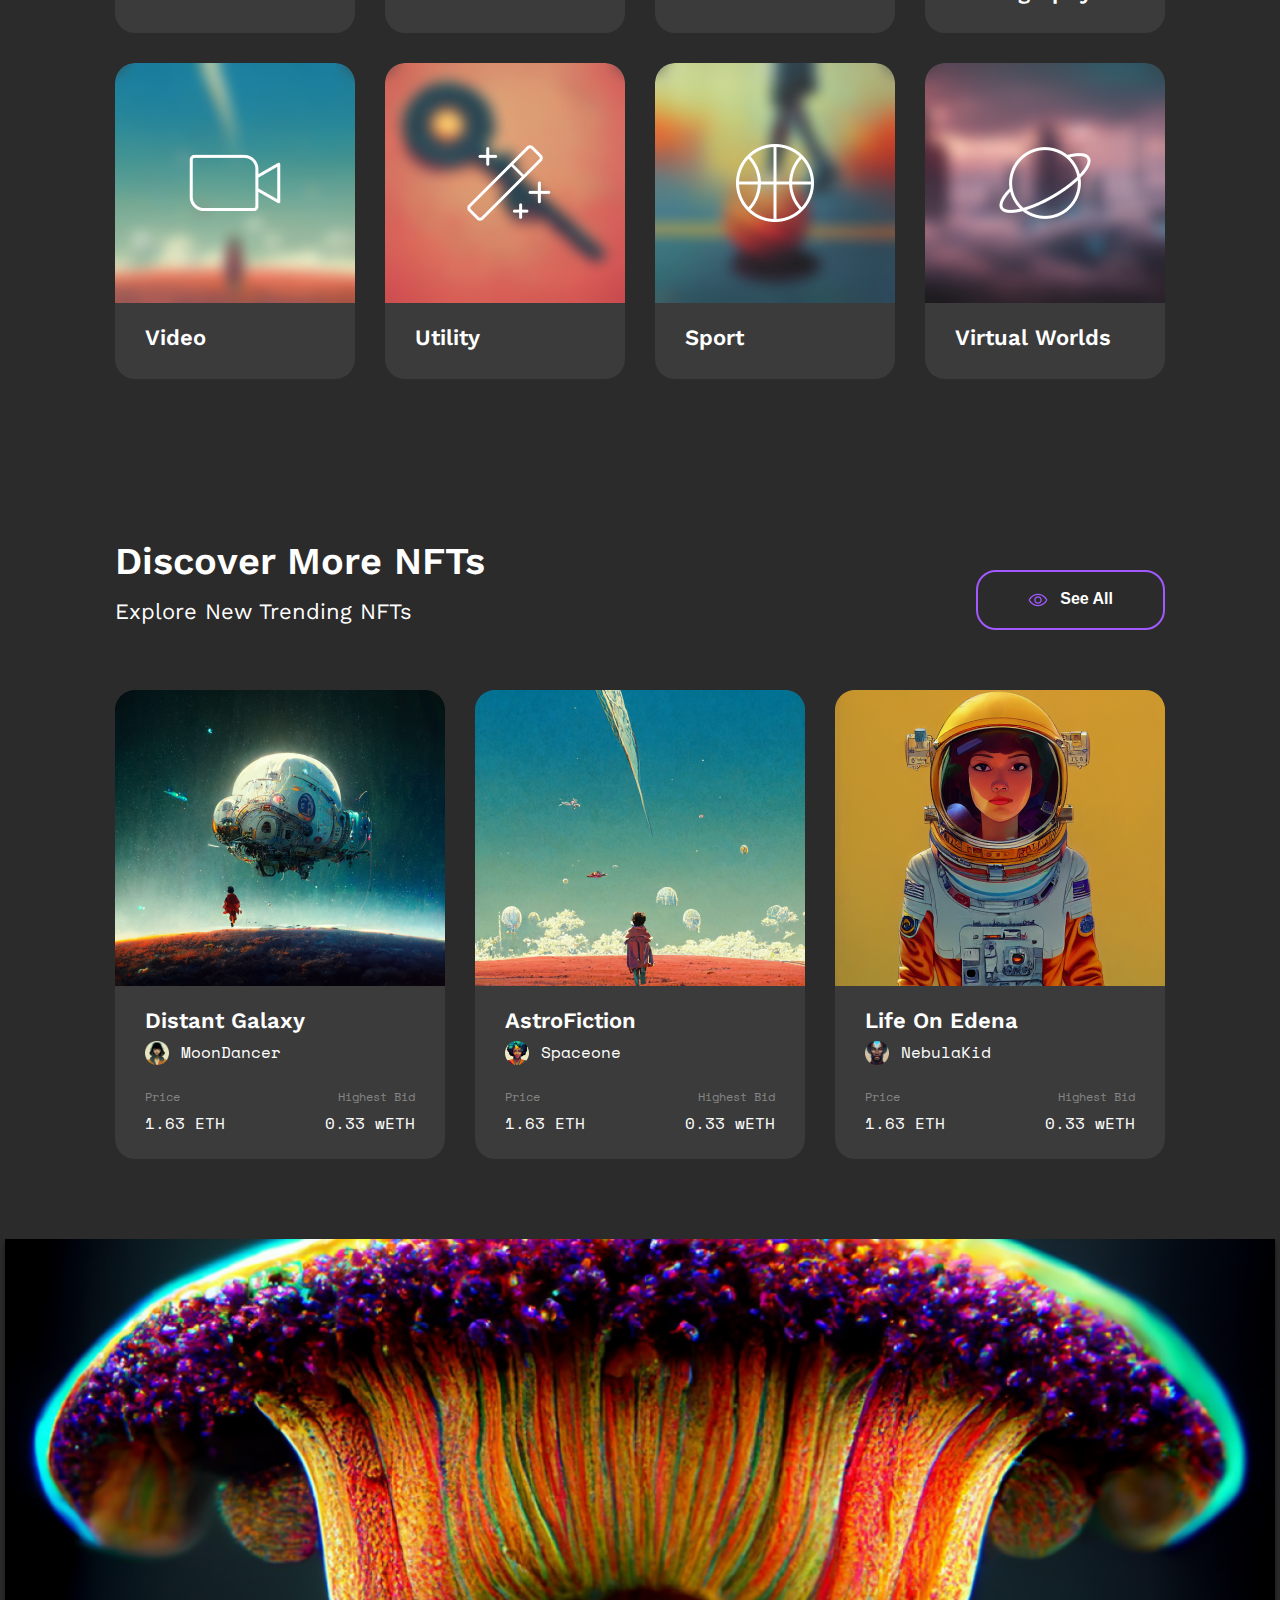
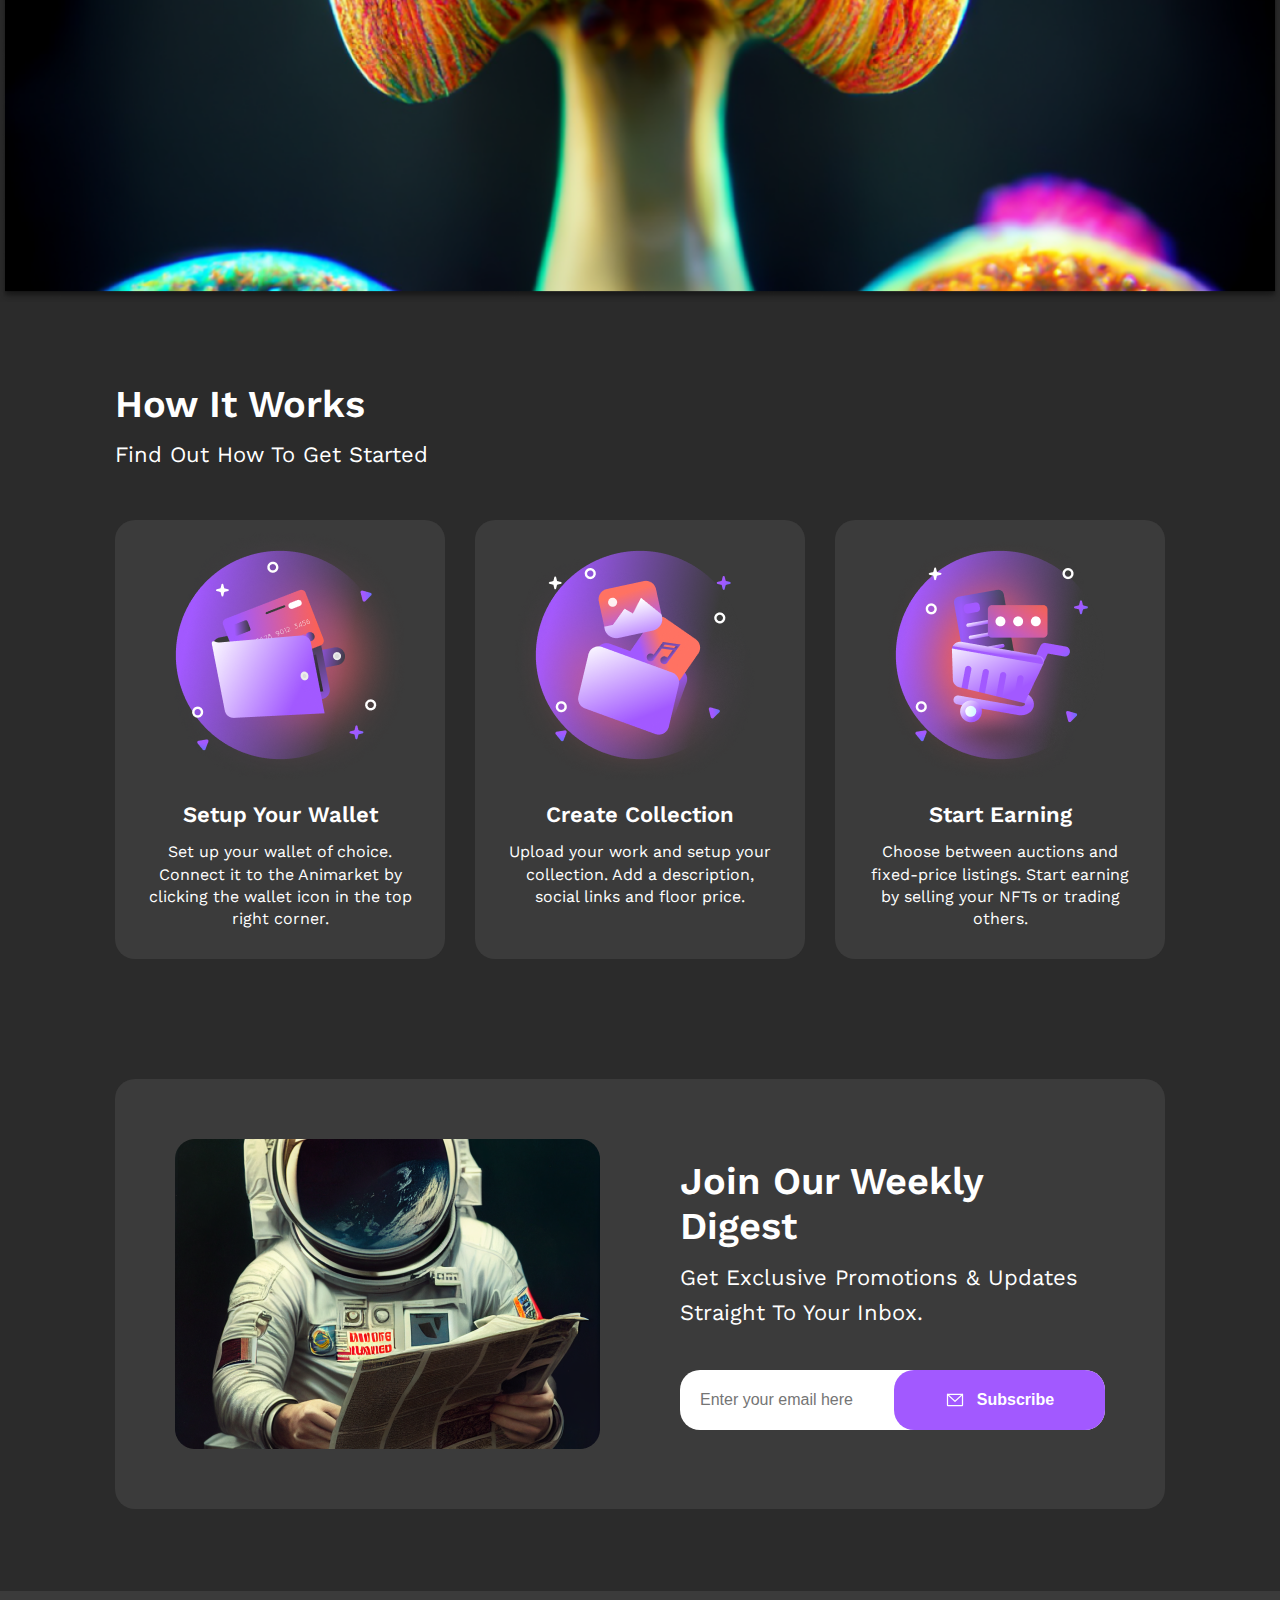
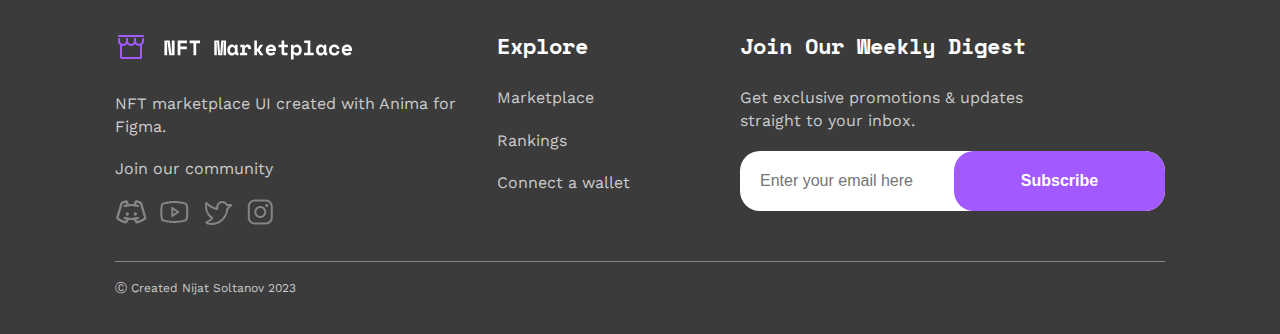
==== commit 8cabca8f: "add:PageLogo" ====
--- a/HTML/homepage.html
+++ b/HTML/homepage.html
@@ -19,7 +19,8 @@
       href="https://cdnjs.cloudflare.com/ajax/libs/font-awesome/4.7.0/css/font-awesome.min.css"
     />
     <link rel="stylesheet" href="../Scss/main.css" />
-    <title>Homepage</title>
+    <link rel="icon" type="image/x-icon" href="../Images/n.jpg" />
+    <title>NFT MarketPlace</title>
   </head>
   <body>
     <nav>
--- a/Scss/main.css
+++ b/Scss/main.css
@@ -130,6 +130,11 @@
   border-spacing: 0;
 }
 
+input {
+  outline: none;
+  border: none;
+}
+
 html {
   font-family: "Work Sans", sans-serif;
 }
@@ -231,6 +236,9 @@
 nav .nav_menu a:hover {
   transform: scale(0.9);
 }
+nav .nav_menu a:nth-child(4) {
+  padding: 0;
+}
 nav .nav_menu button {
   display: flex;
   justify-content: center;
@@ -255,6 +263,10 @@
   nav .nav_menu button {
     width: 315px;
   }
+}
+nav .nav_menu button:hover {
+  transform: scale(1);
+  box-shadow: 0px 0px 0px 2.5px white inset, 0px 0px 0px 5px #a259ff;
 }
 nav .nav_menu #burgerIcon {
   display: none;
@@ -395,7 +407,7 @@
 @media screen and (max-width: 690px) {
   footer {
     gap: 30px;
-    padding: 40px 195px;
+    padding: 40px 0px;
   }
 }
 footer a {
@@ -620,6 +632,9 @@
 body {
   background-color: #2b2b2b;
 }
+body::-webkit-scrollbar {
+  display: none;
+}
 body .container {
   width: 1050px;
   transition: 0.3s;
@@ -714,6 +729,8 @@
   align-items: center;
   width: 510px;
   height: 510px;
+  transition: 4s;
+  transform: perspective(800px) rotateY(0deg);
 }
 @media screen and (max-width: 1050px) {
   body #hero .hero_container .left_side .mobile_hero {
@@ -859,12 +876,17 @@
     line-height: 140%;
   }
 }
+body #hero .hero_container .rotate {
+  transform: perspective(800px) rotateY(25deg) !important;
+}
 body #hero .hero_container .right_side {
   display: flex;
   flex-direction: column;
   align-items: center;
   width: 510px;
   height: 510px;
+  transition: 4s;
+  transform: perspective(800px) rotateY(0deg);
 }
 @media screen and (max-width: 1050px) {
   body #hero .hero_container .right_side {
@@ -991,6 +1013,7 @@
   gap: 15px;
   width: 330px;
   height: 525px;
+  cursor: pointer;
 }
 @media screen and (max-width: 690px) {
   body #trending .cards .card:nth-child(2) {
@@ -1092,6 +1115,12 @@
     gap: 40px;
   }
 }
+@media screen and (max-width: 690px) {
+  body #top_creator {
+    padding: 40px 0px;
+    gap: 40px;
+  }
+}
 body #top_creator .header {
   display: flex;
   align-items: flex-end;
@@ -1157,8 +1186,9 @@
   border: 2px solid transparent;
   cursor: pointer;
   border-color: #a259ff;
+  width: 247px;
   height: 60px;
-  padding: 20px 50px !important;
+  box-sizing: border-box;
 }
 body #top_creator .header button:hover {
   transform: scale(0.9);
@@ -1167,6 +1197,9 @@
   body #top_creator .header button {
     width: 315px;
   }
+}
+body #top_creator .header button p {
+  width: 115px;
 }
 @media screen and (max-width: 690px) {
   body #top_creator .header button {
@@ -1193,6 +1226,10 @@
   background: #3b3b3b;
   border-radius: 20px;
   position: relative;
+  transition: 0.4s;
+}
+body #top_creator .avatars a .avatar:hover {
+  transform: perspective(800px) rotateY(10deg);
 }
 @media screen and (max-width: 1050px) {
   body #top_creator .avatars a .avatar {
@@ -1391,10 +1428,17 @@
   display: flex;
   flex-direction: column;
   align-items: flex-start;
+  cursor: pointer;
   width: 240px;
   height: 316px;
   background: #3b3b3b;
   border-radius: 20px;
+  transition-duration: 0.3s;
+}
+body #browse .categories .category:hover {
+  text-shadow: 0px 0px 6px rgb(255, 255, 255);
+  box-shadow: 0px 5px 40px -10px rgba(0, 0, 0, 0.57);
+  transition: all 0.4s ease 0s;
 }
 @media screen and (max-width: 1050px) {
   body #browse .categories .category {
@@ -1550,6 +1594,7 @@
   height: 469px;
   background: #3b3b3b;
   border-radius: 20px;
+  cursor: pointer;
 }
 @media screen and (max-width: 690px) {
   body #discoverMore .discoverCards .discoverCard {
@@ -1672,10 +1717,12 @@
   display: flex;
   flex-direction: column;
   align-items: center;
+  width: 100%;
+  overflow: hidden;
 }
 body #highLight #highLightD img {
   filter: drop-shadow(0px 4px 4px rgba(0, 0, 0, 0.25));
-  width: 100vw;
+  width: calc(100vw - 2px);
   height: 660px;
 }
 @media screen and (max-width: 1050px) {
@@ -1685,10 +1732,12 @@
 }
 body #highLight #highLightM {
   display: none;
-  width: 100vw;
+  width: calc(100vw - 2px);
   height: 630px;
   background-image: url("../../Images/NFTHighlightMobil.jpg");
   background-position: center;
+  background-repeat: no-repeat;
+  background-size: cover;
 }
 @media screen and (max-width: 1050px) {
   body #highLight #highLightM {
@@ -1895,6 +1944,12 @@
     gap: 40px;
   }
 }
+@media screen and (max-width: 690px) {
+  body #howItWorks {
+    padding: 40px 0px;
+    gap: 40px;
+  }
+}
 body #howItWorks .header {
   display: flex;
   flex-direction: column;
@@ -1929,6 +1984,7 @@
 }
 body #howItWorks .infoCards .infoCard {
   display: flex;
+  cursor: pointer;
   flex-direction: column;
   align-items: center;
   padding: 10px 30px 30px;
@@ -2259,6 +2315,7 @@
 @media screen and (max-width: 690px) {
   #create .create_container {
     flex-direction: column;
+    gap: 0;
   }
 }
 #create .create_container > img {
@@ -2309,7 +2366,7 @@
   flex-direction: column;
   align-items: flex-start;
   width: 460px;
-  gap: 40px;
+  gap: 20px;
 }
 @media screen and (max-width: 1050px) {
   #create .create_container > div .top {
@@ -2469,6 +2526,9 @@
   #create .create_container > div .bottom button {
     width: 315px;
   }
+  #create .create_container > div .bottom button:hover {
+    transform: scale(1);
+  }
 }
 
 #profile {
@@ -3095,6 +3155,10 @@
   gap: 16px;
   height: 60px;
   width: 262.5px;
+  background-color: transparent;
+  transition: 0.3s;
+  border: 2px solid #2b2b2b;
+  cursor: pointer;
 }
 @media screen and (max-width: 1050px) {
   #frameTopCreator .frame_container div {
@@ -3107,7 +3171,7 @@
   }
 }
 #frameTopCreator .frame_container div h5 {
-  color: #cccccc;
+  color: rgb(133, 133, 132);
 }
 @media screen and (max-width: 1050px) {
   #frameTopCreator .frame_container div h5 {
@@ -3178,6 +3242,7 @@
   color: #ffffff;
   font-family: "Space Mono";
   color: #cccccc;
+  cursor: pointer;
 }
 @media screen and (max-width: 690px) {
   #rankings .head > div div p {
@@ -3230,6 +3295,7 @@
   gap: 10px;
   background-color: #3b3b3b;
   border-radius: 20px;
+  cursor: pointer;
 }
 #rankings .item > div {
   display: flex;
@@ -3449,6 +3515,11 @@
   border-radius: 20px;
   width: 100%;
   color: #ffffff;
+  font-family: "Space Mono";
+  font-weight: 400;
+  font-size: 12px;
+  line-height: 110%;
+  font-size: 16px;
 }
 @media screen and (max-width: 1050px) {
   #browseMarket div:last-child input {
@@ -3547,11 +3618,12 @@
 }
 #nftCardsBrowse .nftCards_container .nftCardBrowse i {
   position: absolute;
-  font-size: 24px;
-  top: 10px;
+  font-size: 28px;
+  top: 15px;
   right: 10px;
   transition: 0.3s;
   color: black;
+  cursor: pointer;
 }
 #nftCardsBrowse .nftCards_container .nftCardBrowse .text {
   display: flex;
@@ -3598,6 +3670,7 @@
   font-weight: 400;
   font-size: 12px;
   line-height: 110%;
+  color: #858584;
 }
 #nftCardsBrowse .nftCards_container .nftCardBrowse .text .bottom p:last-child {
   font-weight: 400;
